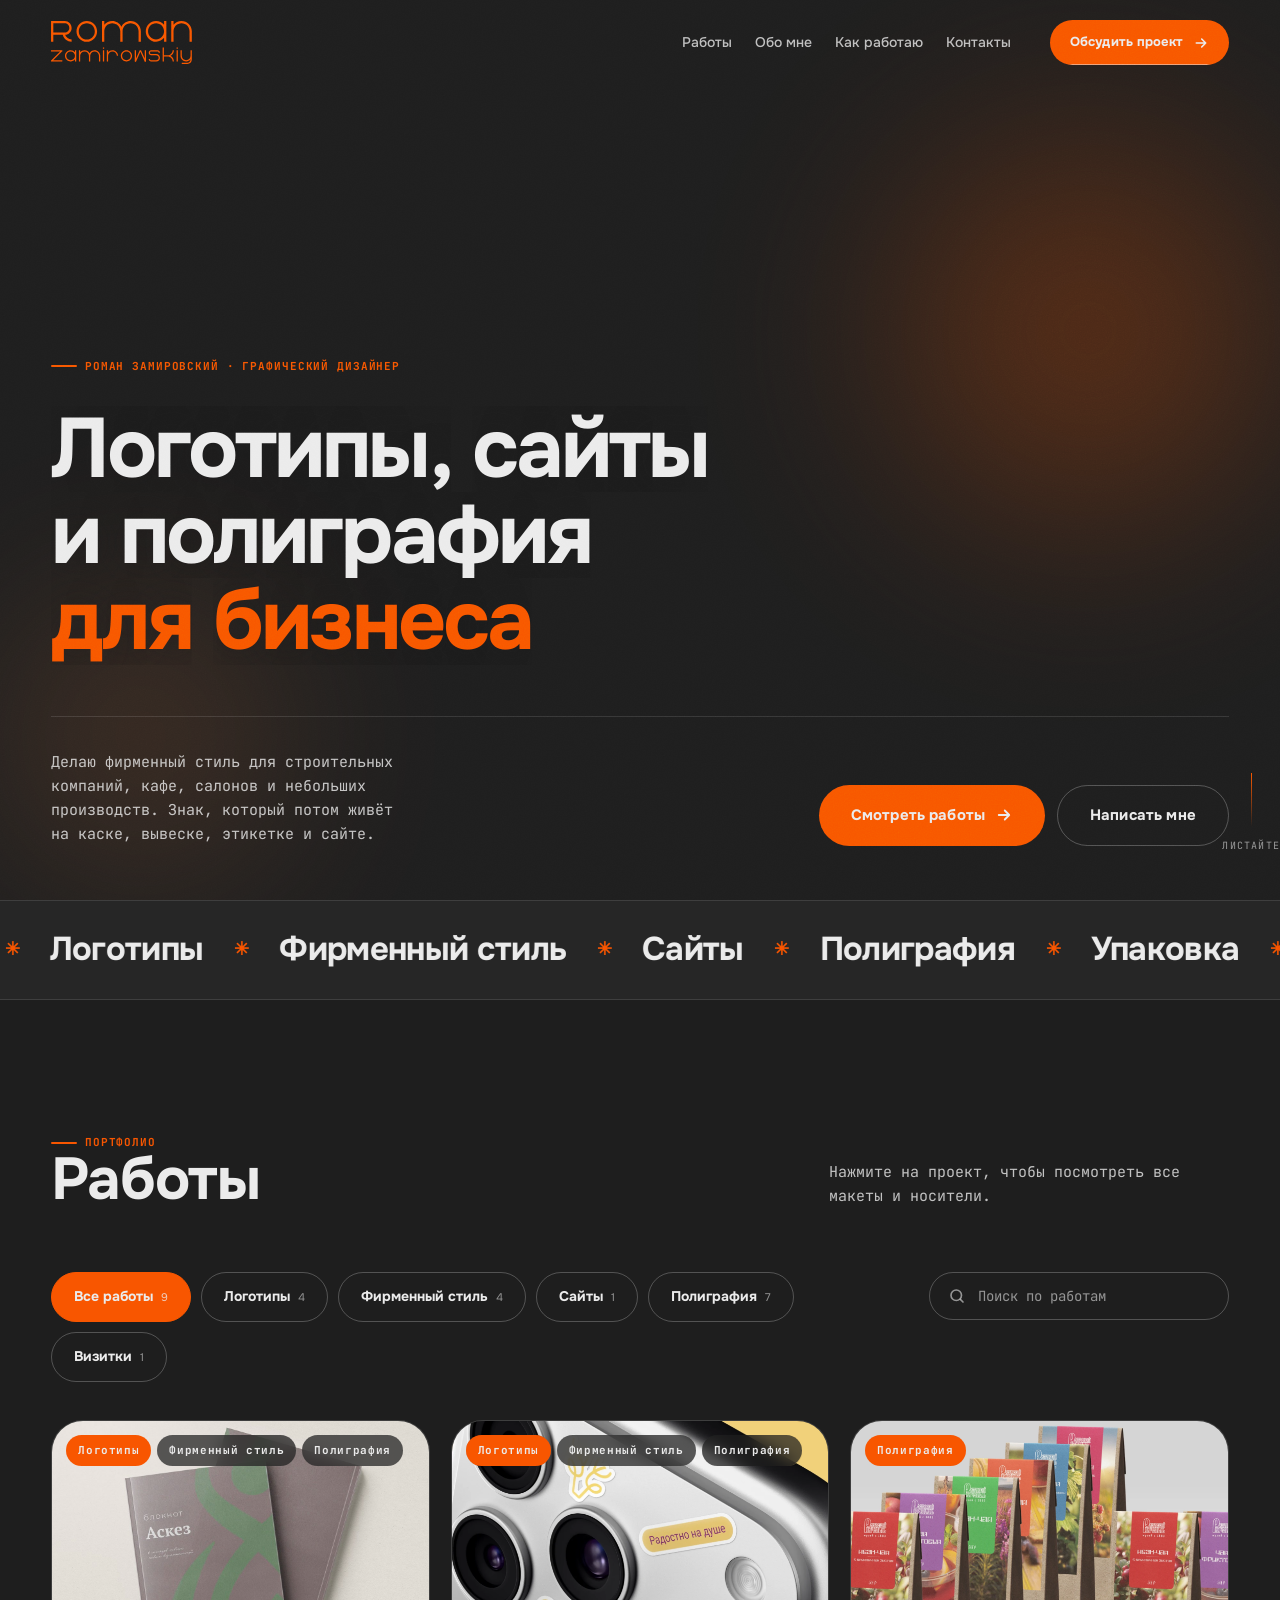
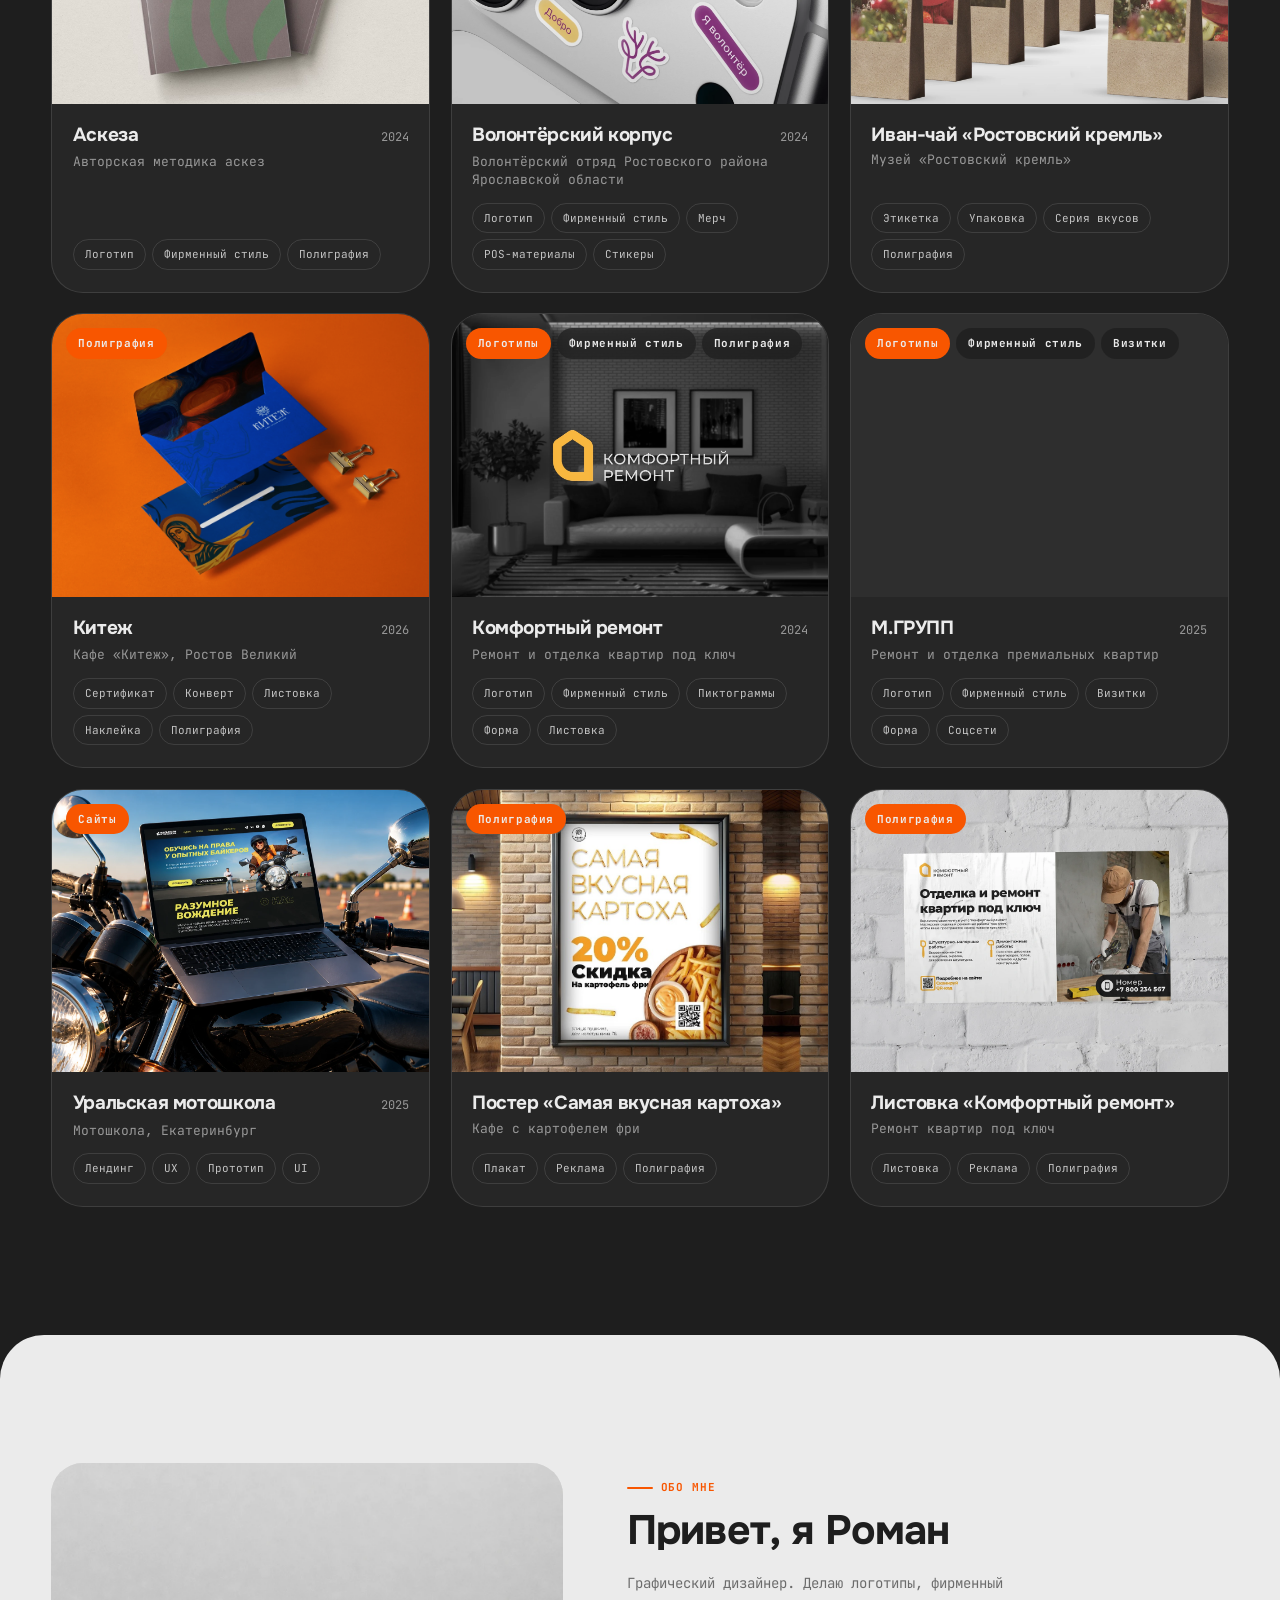
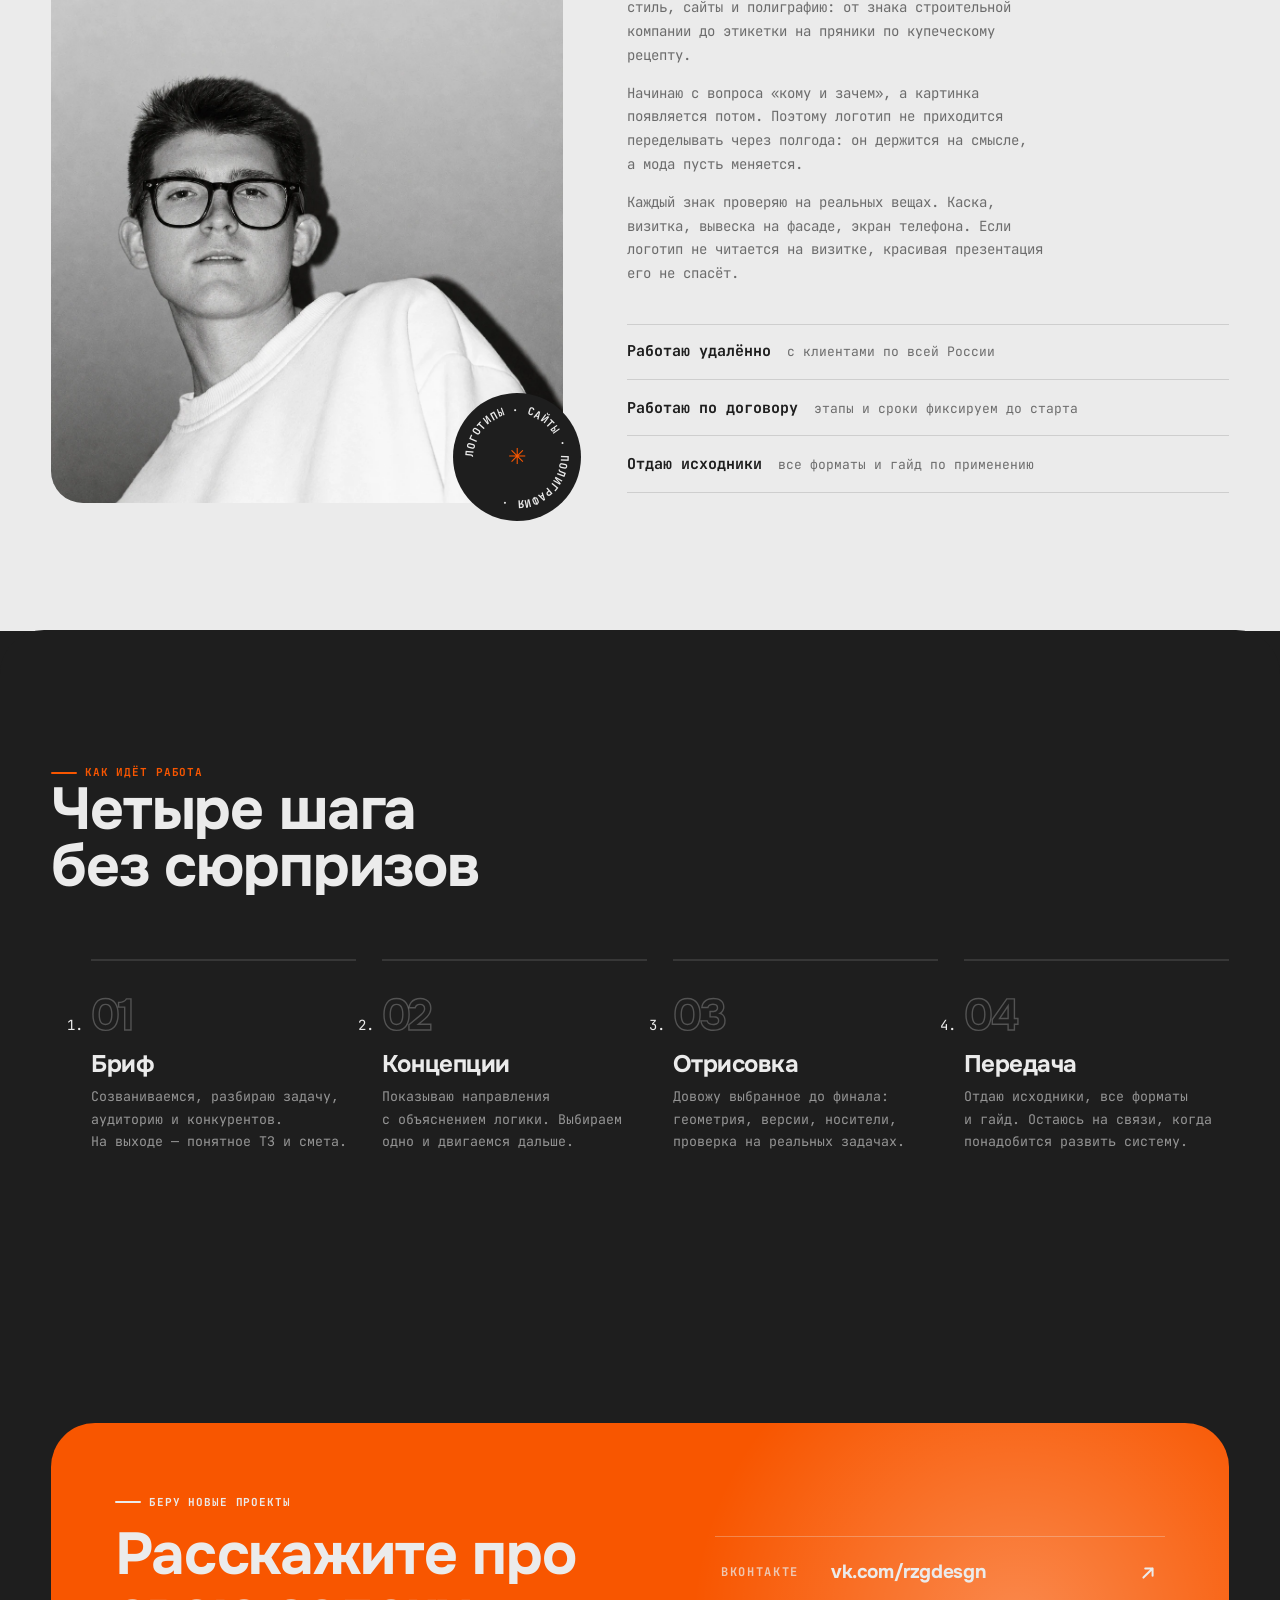
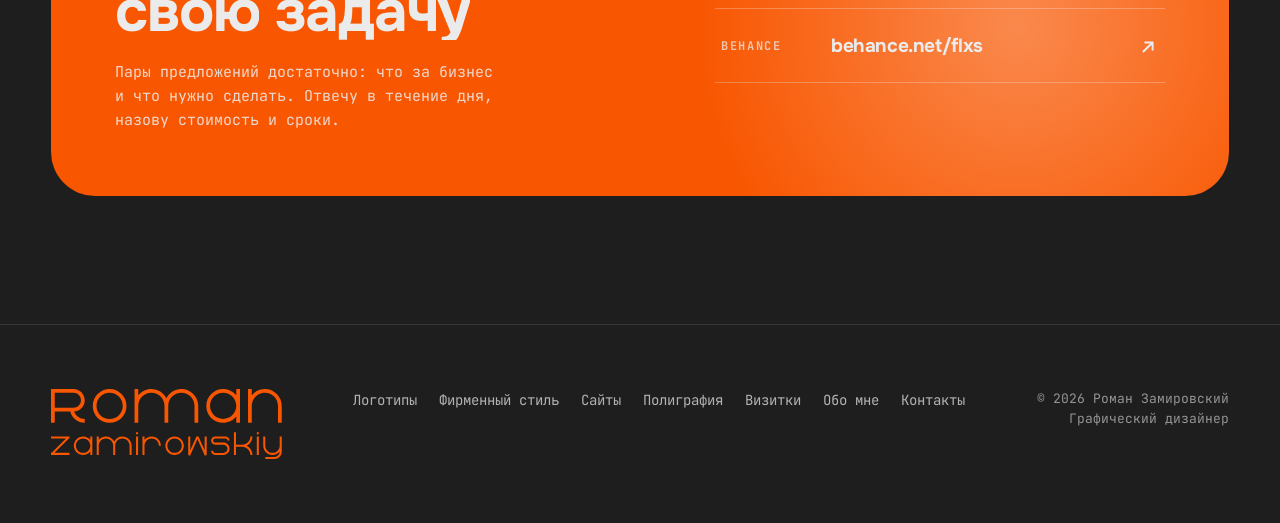
==== index.html @ cd5b026d "Портфолио: сайт, админка, контент и картинки Co-Authored-By: Claude Opus 5.5 <noreply@anthropic.com>" ====
<!doctype html>
<html lang="ru">
<head>
<meta charset="utf-8">
<meta name="viewport" content="width=device-width, initial-scale=1">
<title>Роман Замировский — графический дизайнер</title>
<meta name="description" content="Логотипы, фирменный стиль, сайты и полиграфия. Портфолио графического дизайнера Романа Замировского.">
<meta name="theme-color" content="#1E1E1E">

<meta property="og:type" content="website">
<meta property="og:title" content="Роман Замировский — графический дизайнер">
<meta property="og:description" content="Логотипы, фирменный стиль, сайты и полиграфия.">
<meta property="og:image" content="assets/works/stroy-i-zhivi-1.jpg">

<link rel="preload" href="assets/fonts/Onest-Bold.woff2" as="font" type="font/woff2" crossorigin>
<link rel="preload" href="assets/fonts/JetBrainsMono.ttf" as="font" type="font/ttf" crossorigin>
<link rel="stylesheet" href="css/fonts.css">
<link rel="stylesheet" href="css/base.css">
<link rel="stylesheet" href="css/style.css">
</head>
<body class="is-locked">

<!--
  Тексты, логотип, контакты и работы берутся из data/content.js
  (правится через админку — Админка.bat). Тексты ниже — запасные:
  их видят поисковики и те, у кого выключен JavaScript.
-->

<!-- ============ ПРЕЛОАДЕР ============ -->
<div class="preloader" id="preloader">
  <div class="preloader__inner">
    <img class="preloader__logo js-logo" src="assets/logo.svg" alt="Roman Zamirovsky" width="406" height="123">
    <span class="preloader__count" id="preloaderCount">0</span>
  </div>
  <div class="preloader__bar"><i id="preloaderBar"></i></div>
</div>

<!-- ============ КУРСОР ============ -->
<div class="cursor" id="cursor" aria-hidden="true">
  <span class="cursor__dot"></span>
  <span class="cursor__ring"><em class="cursor__label">Смотреть</em></span>
</div>

<!-- ============ ПРОГРЕСС СКРОЛЛА ============ -->
<div class="progress" aria-hidden="true"><i id="progressBar"></i></div>

<!-- ============ ШАПКА ============ -->
<header class="header" id="header">
  <div class="wrap header__inner">
    <a class="logo" href="#hero" aria-label="В начало">
      <img class="js-logo" src="assets/logo.svg" alt="Roman Zamirovsky" width="406" height="123">
    </a>

    <nav class="nav" id="nav" aria-label="Основная навигация">
      <a href="#work" data-t="nav.work">Работы</a>
      <a href="#about" data-t="nav.about">Обо мне</a>
      <a href="#process" data-t="nav.process">Как работаю</a>
      <a href="#contact" data-t="nav.contact">Контакты</a>
    </nav>

    <a class="btn btn--accent header__cta" href="#contact" data-magnetic>
      <span data-t="header.cta">Обсудить проект</span>
      <svg viewBox="0 0 24 24" width="16" height="16" fill="none" stroke="currentColor" stroke-width="2.4" stroke-linecap="round" stroke-linejoin="round"><path d="M5 12h14M13 6l6 6-6 6"/></svg>
    </a>

    <button class="burger" id="burger" aria-label="Меню" aria-expanded="false" aria-controls="nav">
      <span></span><span></span>
    </button>
  </div>
</header>

<main>

<!-- ============ HERO ============ -->
<section class="hero" id="hero">
  <div class="hero__bg" aria-hidden="true">
    <video class="hero__video" id="heroVideo"
           autoplay muted loop playsinline preload="auto">
      <source src="assets/hero.mp4" type="video/mp4">
    </video>
    <span class="hero__scrim"></span>
    <span class="blob blob--1" data-parallax="0.18"></span>
    <span class="blob blob--2" data-parallax="-0.10"></span>
  </div>

  <div class="wrap hero__inner">
    <p class="eyebrow" data-reveal data-t="hero.eyebrow">Роман Замировский · графический дизайнер</p>

    <h1 class="hero__title">
      <span class="hero__line" data-split data-t="hero.line1">Логотипы, сайты</span>
      <span class="hero__line" data-split data-t="hero.line2">и&nbsp;полиграфия</span>
      <span class="hero__line hero__line--accent" data-split data-t="hero.line3">для бизнеса</span>
    </h1>

    <div class="hero__foot">
      <p class="lead hero__lead" data-reveal data-t="hero.lead">
        Делаю фирменный стиль для строительных компаний, кафе, салонов
        и&nbsp;небольших производств. Знак, который потом живёт на&nbsp;каске,
        вывеске, этикетке и&nbsp;сайте.
      </p>

      <div class="hero__actions" data-reveal>
        <a class="btn btn--accent btn--lg" href="#work" data-magnetic>
          <span data-t="hero.btnPrimary">Смотреть работы</span>
          <svg viewBox="0 0 24 24" width="18" height="18" fill="none" stroke="currentColor" stroke-width="2.4" stroke-linecap="round" stroke-linejoin="round"><path d="M5 12h14M13 6l6 6-6 6"/></svg>
        </a>
        <a class="btn btn--ghost btn--lg" href="#contact" data-magnetic>
          <span data-t="hero.btnSecondary">Написать мне</span>
        </a>
      </div>
    </div>

    <a class="hero__scroll" href="#work" aria-label="Листать вниз">
      <span class="hero__scroll-line"></span>
      <span class="hero__scroll-text">Листайте</span>
    </a>
  </div>
</section>

<!-- ============ БЕГУЩАЯ СТРОКА ============ -->
<div class="marquee" aria-hidden="true">
  <div class="marquee__track" id="marqueeTrack">
    <div class="marquee__group">
      <span>Логотипы</span><i>✳</i><span>Фирменный стиль</span><i>✳</i>
      <span>Сайты</span><i>✳</i><span>Полиграфия</span><i>✳</i>
      <span>Упаковка</span><i>✳</i><span>Вывески</span><i>✳</i>
    </div>
    <div class="marquee__group">
      <span>Логотипы</span><i>✳</i><span>Фирменный стиль</span><i>✳</i>
      <span>Сайты</span><i>✳</i><span>Полиграфия</span><i>✳</i>
      <span>Упаковка</span><i>✳</i><span>Вывески</span><i>✳</i>
    </div>
  </div>
</div>

<!-- ============ РАБОТЫ ============ -->
<section class="section work" id="work">
  <div class="wrap">
    <div class="section-head">
      <div class="section-head__text">
        <p class="eyebrow" data-reveal data-t="work.eyebrow">Портфолио</p>
        <h2 class="h-xl" data-split data-t="work.title">Работы</h2>
      </div>
      <p class="section-head__aside lead" data-reveal data-t="work.aside">
        Нажмите на&nbsp;проект, чтобы посмотреть все макеты и&nbsp;носители.
      </p>
    </div>

    <div class="work__bar" data-reveal>
      <!-- кнопки разделов рисует js/main.js из CONTENT.categories -->
      <div class="filter" id="workFilter" role="tablist" aria-label="Разделы портфолио"></div>
      <label class="search">
        <svg viewBox="0 0 24 24" width="18" height="18" fill="none" stroke="currentColor" stroke-width="2.2" stroke-linecap="round" aria-hidden="true"><circle cx="11" cy="11" r="7"/><path d="m20 20-3.5-3.5"/></svg>
        <input type="search" id="workSearch" placeholder="Поиск по работам" aria-label="Поиск по работам" autocomplete="off">
      </label>
    </div>

    <div class="work__grid" id="workGrid" aria-live="polite"><!-- карточки из data/content.js --></div>
    <p class="work__empty" id="workEmpty" data-t="work.empty" hidden>Ничего не нашлось. Попробуйте другое слово или раздел.</p>

    <noscript><p class="lead">Включите JavaScript, чтобы посмотреть работы.</p></noscript>
  </div>
</section>

<!-- ============ ОБО МНЕ (светлая инверсия) ============ -->
<section class="section about" id="about" data-theme="light">
  <div class="wrap about__inner">
    <div class="about__media" data-reveal>
      <div class="about__photo" id="aboutPhoto">
        <img src="assets/roman.webp" alt="Роман Замировский" width="1101" height="1408" decoding="async" loading="lazy">
      </div>
      <span class="about__badge">
        <svg viewBox="0 0 100 100" aria-hidden="true">
          <defs><path id="circlePath" d="M50,50 m-34,0 a34,34 0 1,1 68,0 a34,34 0 1,1 -68,0"/></defs>
          <text><textPath href="#circlePath" data-t="about.badge">логотипы · сайты · полиграфия · </textPath></text>
        </svg>
        <i>✳</i>
      </span>
    </div>

    <div class="about__text">
      <p class="eyebrow" data-reveal data-t="about.eyebrow">Обо мне</p>
      <h2 class="h-lg" data-split data-t="about.title">Привет, я&nbsp;Роман</h2>
      <div id="aboutParagraphs">
        <p class="about__p" data-reveal>
          Графический дизайнер. Делаю логотипы, фирменный стиль, сайты
          и&nbsp;полиграфию: от&nbsp;знака строительной компании до&nbsp;этикетки
          на&nbsp;пряники по&nbsp;купеческому рецепту.
        </p>
      </div>
      <ul class="about__facts" id="aboutFacts" data-reveal>
        <li><b>Работаю удалённо</b><span>с&nbsp;клиентами по&nbsp;всей России</span></li>
      </ul>
    </div>
  </div>
</section>

<!-- ============ ПРОЦЕСС ============ -->
<section class="section process" id="process">
  <div class="wrap">
    <div class="section-head">
      <div class="section-head__text">
        <p class="eyebrow" data-reveal data-t="process.eyebrow">Как идёт работа</p>
        <h2 class="h-xl" data-split data-t="process.title">Четыре шага без сюрпризов</h2>
      </div>
    </div>

    <ol class="process__list" id="processList">
      <li class="process__item" data-reveal>
        <span class="process__num">01</span>
        <h3 class="h-md">Бриф</h3>
        <p>Созваниваемся, разбираю задачу, аудиторию и конкурентов. На выходе — понятное ТЗ и смета.</p>
      </li>
    </ol>
  </div>
</section>

<!-- ============ КОНТАКТЫ ============ -->
<section class="section contact" id="contact">
  <div class="wrap">
    <div class="contact__box">
      <span class="contact__blob" aria-hidden="true"></span>

      <div class="contact__head">
        <p class="eyebrow contact__eyebrow" data-reveal data-t="contact.eyebrow">Беру новые проекты</p>
        <h2 class="h-xl contact__title" data-split data-t="contact.title">Расскажите про свою задачу</h2>
        <p class="lead contact__lead" data-reveal data-t="contact.lead">
          Пары предложений достаточно: что за&nbsp;бизнес и&nbsp;что нужно сделать.
          Отвечу в&nbsp;течение дня, назову стоимость и&nbsp;сроки.
        </p>
      </div>

      <ul class="contact__links" id="contactLinks">
        <li data-reveal>
          <a href="https://vk.com/rzgdesgn" target="_blank" rel="noopener" data-magnetic>
            <span class="contact__label">ВКонтакте</span>
            <span class="contact__value">vk.com/rzgdesgn</span>
            <svg viewBox="0 0 24 24" width="22" height="22" fill="none" stroke="currentColor" stroke-width="2.2" stroke-linecap="round" stroke-linejoin="round"><path d="M7 17 17 7M9 7h8v8"/></svg>
          </a>
        </li>
      </ul>
    </div>
  </div>
</section>

</main>

<!-- ============ ПОДВАЛ ============ -->
<footer class="footer">
  <div class="wrap footer__inner">
    <a class="footer__logo" href="#hero" aria-label="В начало">
      <img class="js-logo" src="assets/logo.svg" alt="Roman Zamirovsky" width="406" height="123">
    </a>
    <!-- ссылки на разделы портфолио дорисовывает js/main.js -->
    <nav class="footer__nav" id="footerNav" aria-label="Подвал"></nav>
    <p class="footer__copy muted">© <span id="year">2026</span> <span data-t="footer.name">Роман Замировский</span><br><span data-t="footer.role">Графический дизайнер</span></p>
  </div>
</footer>

<!-- ============ ГАЛЕРЕЯ ПРОЕКТА ============ -->
<div class="lightbox" id="lightbox" role="dialog" aria-modal="true" aria-labelledby="lightboxTitle" hidden>
  <div class="lightbox__backdrop" data-close></div>
  <div class="lightbox__panel" role="document">
    <button class="lightbox__close" id="lightboxClose" aria-label="Закрыть" data-close>
      <svg viewBox="0 0 24 24" width="22" height="22" fill="none" stroke="currentColor" stroke-width="2.4" stroke-linecap="round"><path d="M6 6l12 12M18 6L6 18"/></svg>
    </button>

    <figure class="lightbox__media">
      <div class="lightbox__stage">
        <!-- прокручиваемая область: длинные скриншоты сайтов едут вниз -->
        <div class="lightbox__view" id="lightboxView"><img id="lightboxImg" src="" alt=""></div>
        <button class="lightbox__nav lightbox__nav--prev" id="lightboxPrev" aria-label="Предыдущая картинка">
          <svg viewBox="0 0 24 24" width="20" height="20" fill="none" stroke="currentColor" stroke-width="2.4" stroke-linecap="round" stroke-linejoin="round"><path d="M19 12H5M11 18l-6-6 6-6"/></svg>
        </button>
        <button class="lightbox__nav lightbox__nav--next" id="lightboxNext" aria-label="Следующая картинка">
          <svg viewBox="0 0 24 24" width="20" height="20" fill="none" stroke="currentColor" stroke-width="2.4" stroke-linecap="round" stroke-linejoin="round"><path d="M5 12h14M13 6l6 6-6 6"/></svg>
        </button>
        <span class="lightbox__count" id="lightboxCount">1 / 1</span>
      </div>
      <!-- лента миниатюр под картинкой: видно, что дальше есть ещё макеты -->
      <div class="lightbox__thumbs" id="lightboxThumbs"></div>
    </figure>

    <div class="lightbox__body">
      <p class="eyebrow" id="lightboxCat">Раздел</p>
      <h3 class="h-lg" id="lightboxTitle">Проект</h3>
      <p class="lightbox__client" id="lightboxClient"></p>
      <p class="lightbox__text" id="lightboxText"></p>
      <ul class="lightbox__tags" id="lightboxTags"></ul>
    </div>
  </div>
</div>

<div class="grain" aria-hidden="true"></div>

<script src="data/content.js"></script>
<script src="js/main.js"></script>
</body>
</html>
---- css/fonts.css ----
/* ============================================================
   Шрифты. Все файлы локальные — сайт работает без интернета.
   Onest           — заголовки, кнопки, меню, крупные цифры
   JetBrains Mono  — наборный текст, надзаголовки, подписи, теги
   ============================================================ */

/* --- Onest (статические начертания) --- */
@font-face {
  font-family: 'Onest';
  font-style: normal;
  font-weight: 300;
  font-display: swap;
  src: url('../assets/fonts/Onest-Light.woff2') format('woff2');
}
@font-face {
  font-family: 'Onest';
  font-style: normal;
  font-weight: 400;
  font-display: swap;
  src: url('../assets/fonts/Onest-Regular.woff2') format('woff2');
}
@font-face {
  font-family: 'Onest';
  font-style: normal;
  font-weight: 500;
  font-display: swap;
  src: url('../assets/fonts/Onest-Medium.woff2') format('woff2');
}
@font-face {
  font-family: 'Onest';
  font-style: normal;
  font-weight: 600;
  font-display: swap;
  src: url('../assets/fonts/Onest-SemiBold.woff2') format('woff2');
}
@font-face {
  font-family: 'Onest';
  font-style: normal;
  font-weight: 700;
  font-display: swap;
  src: url('../assets/fonts/Onest-Bold.woff2') format('woff2');
}

/* --- JetBrains Mono (вариативный, 100–800) --- */
@font-face {
  font-family: 'JetBrains Mono';
  font-style: normal;
  font-weight: 100 800;
  font-display: swap;
  src: url('../assets/fonts/JetBrainsMono.ttf') format('truetype');
}
@font-face {
  font-family: 'JetBrains Mono';
  font-style: italic;
  font-weight: 100 800;
  font-display: swap;
  src: url('../assets/fonts/JetBrainsMono-Italic.ttf') format('truetype');
}
---- css/base.css ----
/* ============================================================
   Токены, сброс, типографическая база
   ============================================================ */

:root {
  /* --- фирменные цвета --- */
  --accent: #F85600;
  --light:  #EBEBEB;
  --dark:   #1E1E1E;

  /* --- производные --- */
  --bg:            var(--dark);
  --fg:            var(--light);
  --muted:         rgba(235, 235, 235, .58);
  --muted-strong:  rgba(235, 235, 235, .80);
  --surface:       #262626;
  --surface-2:     #2E2E2E;
  --line:          rgba(235, 235, 235, .12);
  --line-strong:   rgba(235, 235, 235, .26);
  --accent-soft:   rgba(248, 86, 0, .14);
  --accent-glow:   rgba(248, 86, 0, .40);

  /* инверсия для светлой секции */
  --inv-bg:     var(--light);
  --inv-fg:     var(--dark);
  --inv-muted:  rgba(30, 30, 30, .62);
  --inv-line:   rgba(30, 30, 30, .14);

  /* --- шрифты --- */
  --font-display: 'Onest', 'Segoe UI', sans-serif;
  --font-sub:     'JetBrains Mono', Consolas, monospace;
  --font-body:    'JetBrains Mono', Consolas, monospace;

  /* --- ритм --- */
  --gutter:    clamp(20px, 4vw, 64px);
  --maxw:      1440px;
  --section-y: clamp(72px, 10vw, 160px);

  /* --- скругления --- */
  --r-sm:  12px;
  --r-md:  20px;
  --r-lg:  32px;
  --r-xl:  44px;

  --ease: cubic-bezier(.22, 1, .36, 1);
}

/* --- сброс --- */
*, *::before, *::after { box-sizing: border-box; }

html {
  -webkit-text-size-adjust: 100%;
  scroll-behavior: smooth;
}

body {
  margin: 0;
  background: var(--bg);
  color: var(--fg);
  font-family: var(--font-body);
  font-weight: 400;
  font-size: clamp(14px, .95vw, 16px);
  line-height: 1.7;
  overflow-x: clip;
  -webkit-font-smoothing: antialiased;
  text-rendering: optimizeLegibility;
}

/* пока идёт прелоадер — страница не скроллится */
body.is-locked { overflow: hidden; }

h1, h2, h3, h4 {
  font-family: var(--font-display);
  font-weight: 700;
  line-height: .96;
  letter-spacing: -.02em;
  margin: 0;
  text-wrap: balance;
}

p { margin: 0; }

img, svg, video {
  display: block;
  max-width: 100%;
  height: auto;
}

a {
  color: inherit;
  text-decoration: none;
}

button {
  font: inherit;
  color: inherit;
  background: none;
  border: 0;
  padding: 0;
  cursor: pointer;
}

ul { margin: 0; padding: 0; list-style: none; }

:focus-visible {
  outline: 2px solid var(--accent);
  outline-offset: 4px;
  border-radius: 4px;
}

::selection {
  background: var(--accent);
  color: var(--light);
}

/* --- типографические роли --- */
.eyebrow {
  font-family: var(--font-sub);
  font-weight: 700;
  font-size: clamp(11px, .78vw, 13px);
  letter-spacing: .08em;
  text-transform: uppercase;
  color: var(--accent);
  display: inline-flex;
  align-items: center;
  gap: .7em;
}
.eyebrow::before {
  content: '';
  width: 26px;
  height: 2px;
  background: currentColor;
  border-radius: 2px;
}

.h-xxl { font-size: clamp(44px, 9.2vw, 152px); }
.h-xl  { font-size: clamp(30px, 4.6vw, 68px); }
.h-lg  { font-size: clamp(26px, 3.2vw, 48px); }
.h-md  { font-size: clamp(20px, 1.9vw, 28px); }

.lead {
  font-family: var(--font-sub);
  font-weight: 400;
  font-size: clamp(15px, 1.15vw, 18px);
  line-height: 1.6;
  color: var(--muted-strong);
}

.muted { color: var(--muted); }
.accent { color: var(--accent); }

/* контурный текст — используется в hero и в крупных цифрах */
.outline {
  color: transparent;
  -webkit-text-stroke: 1.5px var(--accent);
  paint-order: stroke fill;
}

/* --- сетка --- */
.wrap {
  width: 100%;
  max-width: var(--maxw);
  margin-inline: auto;
  padding-inline: var(--gutter);
}

.section { padding-block: var(--section-y); position: relative; }

.section-head {
  display: flex;
  flex-wrap: wrap;
  align-items: flex-end;
  justify-content: space-between;
  gap: clamp(20px, 3vw, 48px);
  margin-bottom: clamp(36px, 5vw, 72px);
}
/* Ширины в px, а не в ch: ch считается по шрифту самого блока (моноширинный 16px),
   а внутри лежит заголовок 68px — из-за этого колонка выходила втрое уже,
   чем нужно, и слова падали по одному в строку. */
.section-head__text  { flex: 1 1 480px; max-width: 780px; }
.section-head__aside { flex: 0 1 400px; max-width: 400px; }

.sr-only {
  position: absolute;
  width: 1px; height: 1px;
  padding: 0; margin: -1px;
  overflow: hidden;
  clip-path: inset(50%);
  white-space: nowrap;
}

/* --- зерно поверх всего --- */
.grain {
  position: fixed;
  inset: 0;
  z-index: 400;
  pointer-events: none;
  opacity: .30;
  mix-blend-mode: overlay;
  background-image: url('../assets/noise.svg');
  background-size: 220px 220px;
}

/* --- уважение к настройкам системы --- */
@media (prefers-reduced-motion: reduce) {
  html { scroll-behavior: auto; }
  *, *::before, *::after {
    animation-duration: .01ms !important;
    animation-iteration-count: 1 !important;
    transition-duration: .01ms !important;
  }
  .grain { display: none; }
}
---- css/style.css ----
/* ============================================================
   Секции и компоненты
   ============================================================ */

/* ---------- ПРЕЛОАДЕР ---------- */
.preloader {
  position: fixed;
  inset: 0;
  z-index: 500;
  background: var(--dark);
  display: flex;
  align-items: flex-end;
  padding: var(--gutter);
  transition: transform .9s var(--ease);
}
.preloader.is-done { transform: translateY(-101%); }

.preloader__inner {
  width: 100%;
  display: flex;
  align-items: baseline;
  justify-content: space-between;
  gap: 24px;
}
.preloader__logo {
  width: clamp(150px, 22vw, 280px);
  height: auto;
}
.preloader__count {
  font-family: var(--font-display);
  font-weight: 700;
  font-size: clamp(56px, 14vw, 190px);
  line-height: .8;
  letter-spacing: -.04em;
  color: var(--accent);
  font-variant-numeric: tabular-nums;
}
.preloader__bar {
  position: absolute;
  left: var(--gutter);
  right: var(--gutter);
  bottom: calc(var(--gutter) - 10px);
  height: 2px;
  background: var(--line);
  border-radius: 2px;
  overflow: hidden;
}
.preloader__bar i {
  display: block;
  height: 100%;
  width: 0;
  background: var(--accent);
  border-radius: 2px;
}

/* ---------- КУРСОР ---------- */
.cursor {
  position: fixed;
  top: 0; left: 0;
  z-index: 450;
  pointer-events: none;
  opacity: 0;
  transition: opacity .3s;
}
.cursor.is-on { opacity: 1; }

.cursor__dot,
.cursor__ring {
  position: absolute;
  top: 0; left: 0;
  border-radius: 50%;
  transform: translate(-50%, -50%);
}
.cursor__dot {
  width: 6px; height: 6px;
  background: var(--accent);
}
.cursor__ring {
  width: 38px; height: 38px;
  border: 1.5px solid var(--line-strong);
  display: grid;
  place-items: center;
  transition: width .35s var(--ease), height .35s var(--ease),
              background-color .35s var(--ease), border-color .35s var(--ease);
}
.cursor__label {
  font-family: var(--font-sub);
  font-style: normal;
  font-weight: 700;
  font-size: 11px;
  letter-spacing: .12em;
  text-transform: uppercase;
  color: var(--light);
  opacity: 0;
  transform: scale(.7);
  transition: opacity .25s, transform .25s var(--ease);
  white-space: nowrap;
}
.cursor.is-hover .cursor__ring {
  width: 62px; height: 62px;
  border-color: transparent;
  background: var(--accent);
}
.cursor.is-hover .cursor__dot { opacity: 0; }
.cursor.is-view .cursor__ring { width: 96px; height: 96px; }
.cursor.is-view .cursor__label { opacity: 1; transform: scale(1); }

/* ---------- ПРОГРЕСС ---------- */
.progress {
  position: fixed;
  top: 0; left: 0; right: 0;
  height: 3px;
  z-index: 320;
  background: transparent;
}
.progress i {
  display: block;
  height: 100%;
  width: 0;
  background: var(--accent);
  transform-origin: 0 50%;
}

/* ---------- ШАПКА ---------- */
.header {
  position: fixed;
  top: 0; left: 0; right: 0;
  z-index: 300;
  padding-block: clamp(14px, 1.6vw, 22px);
  transition: background-color .4s var(--ease), color .4s var(--ease),
              backdrop-filter .4s, transform .5s var(--ease);
}
.header.is-stuck {
  background: rgba(30, 30, 30, .78);
  backdrop-filter: blur(14px);
  border-bottom: 1px solid var(--line);
}
.header.is-hidden { transform: translateY(-110%); }
.header.is-light { color: var(--dark); }
.header.is-light.is-stuck {
  background: rgba(235, 235, 235, .82);
  border-bottom-color: var(--inv-line);
}

.header__inner {
  display: flex;
  align-items: center;
  gap: clamp(16px, 3vw, 44px);
}

.logo {
  display: inline-flex;
  align-items: center;
  flex-shrink: 0;
}
.logo img {
  width: clamp(112px, 11vw, 158px);
  height: auto;
  transition: transform .5s var(--ease), opacity .4s;
}
.logo:hover img { transform: scale(1.04); }

.nav {
  display: flex;
  gap: clamp(14px, 1.8vw, 30px);
  margin-left: auto;
  font-family: var(--font-display);
  font-weight: 500;
  font-size: 14px;
}
.nav a {
  position: relative;
  padding-block: 4px;
  opacity: .78;
  transition: opacity .3s;
}
.nav a::after {
  content: '';
  position: absolute;
  left: 0; bottom: 0;
  width: 100%; height: 1.5px;
  background: var(--accent);
  transform: scaleX(0);
  transform-origin: 100% 50%;
  transition: transform .45s var(--ease);
}
.nav a:hover { opacity: 1; }
.nav a:hover::after,
.nav a.is-active::after { transform: scaleX(1); transform-origin: 0 50%; }
.nav a.is-active { opacity: 1; color: var(--accent); }

.burger {
  display: none;
  width: 44px; height: 44px;
  align-items: center;
  justify-content: center;
  gap: 5px;
  flex-direction: column;
}
.burger span {
  display: block;
  width: 18px; height: 2px;
  background: currentColor;
  border-radius: 2px;
  transition: transform .4s var(--ease), opacity .3s;
}
.burger[aria-expanded="true"] span:first-child { transform: translateY(3.5px) rotate(45deg); }
.burger[aria-expanded="true"] span:last-child  { transform: translateY(-3.5px) rotate(-45deg); }

/* ---------- КНОПКИ ---------- */
.btn {
  --btn-bg: var(--accent);
  --btn-fg: var(--light);
  position: relative;
  display: inline-flex;
  align-items: center;
  gap: 10px;
  padding: 13px 24px;
  border-radius: 999px;
  font-family: var(--font-display);
  font-weight: 700;
  font-size: 14px;
  letter-spacing: .01em;
  color: var(--btn-fg);
  background: var(--btn-bg);
  overflow: hidden;
  isolation: isolate;
  white-space: nowrap;
  transition: color .35s var(--ease), border-color .35s var(--ease);
}
.btn > * { position: relative; z-index: 1; }
.btn::before {
  content: '';
  position: absolute;
  inset: 0;
  z-index: 0;
  background: var(--light);
  border-radius: inherit;
  transform: translateY(101%);
  transition: transform .5s var(--ease);
}
.btn:hover { color: var(--dark); }
.btn:hover::before { transform: translateY(0); }
.btn svg { transition: transform .45s var(--ease); }
.btn:hover svg { transform: translateX(4px); }

.btn--lg { padding: 17px 32px; font-size: 15px; }

.btn--ghost {
  --btn-bg: transparent;
  --btn-fg: var(--fg);
  border: 1.5px solid var(--line-strong);
}
.btn--ghost::before { background: var(--accent); }
.btn--ghost:hover { color: var(--light); border-color: var(--accent); }

.header__cta { padding: 11px 20px; font-size: 13px; }

.arrow {
  width: 52px; height: 52px;
  display: grid;
  place-items: center;
  border-radius: 50%;
  border: 1.5px solid var(--line-strong);
  transition: background-color .35s var(--ease), border-color .35s var(--ease),
              color .35s var(--ease);
}
.arrow:hover {
  background: var(--accent);
  border-color: var(--accent);
  color: var(--light);
}

/* ---------- КАРТОЧКА (общая) ---------- */
.card {
  position: relative;
  background: var(--surface);
  border: 1px solid var(--line);
  border-radius: var(--r-lg);
  padding: clamp(24px, 2.4vw, 36px);
  transition: transform .55s var(--ease), border-color .45s, background-color .45s;
}

/* ---------- HERO ---------- */
.hero {
  position: relative;
  min-height: 100svh;
  display: flex;
  align-items: flex-end;
  padding-top: clamp(120px, 16vh, 200px);
  padding-bottom: clamp(40px, 6vh, 80px);
  overflow: hidden;
}
.hero__bg {
  position: absolute;
  inset: 0;
  z-index: 0;
  pointer-events: none;
}
/* фоновое видео главного экрана */
.hero__video {
  position: absolute;
  inset: 0;
  width: 100%;
  height: 100%;
  object-fit: cover;
  filter: saturate(.9) contrast(1.03);
}

/* затемнение поверх видео — без него текст не читается */
.hero__scrim {
  position: absolute;
  inset: 0;
  background:
    linear-gradient(to top,
      var(--dark) 0%,
      rgba(30, 30, 30, .82) 26%,
      rgba(30, 30, 30, .52) 62%,
      rgba(30, 30, 30, .62) 100%),
    linear-gradient(to right,
      rgba(30, 30, 30, .74) 0%,
      rgba(30, 30, 30, .30) 55%,
      rgba(30, 30, 30, .10) 100%);
}

.blob {
  position: absolute;
  border-radius: 50%;
  filter: blur(90px);
  opacity: .55;
}
.blob--1 {
  width: 46vw; height: 46vw;
  max-width: 640px; max-height: 640px;
  right: -8vw; top: 4vh;
  background: radial-gradient(circle, var(--accent) 0%, transparent 68%);
  opacity: .34;
  animation: float1 18s ease-in-out infinite;
}
.blob--2 {
  width: 34vw; height: 34vw;
  max-width: 460px; max-height: 460px;
  left: -6vw; bottom: -6vh;
  background: radial-gradient(circle, #ff8a45 0%, transparent 68%);
  opacity: .20;
  animation: float2 22s ease-in-out infinite;
}
@keyframes float1 {
  0%, 100% { transform: translate3d(0,0,0) scale(1); }
  50%      { transform: translate3d(-4%, 6%, 0) scale(1.12); }
}
@keyframes float2 {
  0%, 100% { transform: translate3d(0,0,0) scale(1.06); }
  50%      { transform: translate3d(6%, -5%, 0) scale(.94); }
}

.hero__inner { position: relative; z-index: 1; width: 100%; }

.hero__title {
  margin-block: clamp(18px, 2.4vw, 34px) clamp(28px, 4vw, 56px);
  display: flex;
  flex-direction: column;
  font-size: clamp(30px, 6.6vw, 100px);
  line-height: 1.02;
  letter-spacing: -.035em;
  max-width: 20ch;
  text-shadow: 0 2px 40px rgba(30, 30, 30, .55);
}
.hero__line { display: block; }
.hero__line--accent { color: var(--accent); }

.hero__foot {
  display: grid;
  grid-template-columns: minmax(0, 1fr) auto;
  align-items: end;
  gap: clamp(24px, 4vw, 64px);
  padding-top: clamp(20px, 2.6vw, 34px);
  border-top: 1px solid var(--line);
}
.hero__lead { max-width: 46ch; }
.hero__actions { display: flex; gap: 12px; flex-wrap: wrap; }

.hero__scroll {
  position: absolute;
  right: 0; bottom: -8px;
  display: flex;
  flex-direction: column;
  align-items: center;
  gap: 10px;
  font-family: var(--font-sub);
  font-size: 10px;
  letter-spacing: .12em;
  text-transform: uppercase;
  color: var(--muted);
}
.hero__scroll-line {
  width: 1px; height: 54px;
  background: linear-gradient(var(--accent), transparent);
  animation: scrollLine 2.2s ease-in-out infinite;
}
@keyframes scrollLine {
  0%   { transform: scaleY(0); transform-origin: 0 0; }
  45%  { transform: scaleY(1); transform-origin: 0 0; }
  55%  { transform: scaleY(1); transform-origin: 0 100%; }
  100% { transform: scaleY(0); transform-origin: 0 100%; }
}

/* ---------- БЕГУЩАЯ СТРОКА ---------- */
.marquee {
  overflow: hidden;
  border-block: 1px solid var(--line);
  background: var(--surface);
  padding-block: clamp(14px, 1.6vw, 22px);
}
.marquee__track {
  display: flex;
  width: max-content;
  will-change: transform;
}
.marquee__group {
  display: flex;
  align-items: center;
  gap: clamp(20px, 2.4vw, 40px);
  padding-right: clamp(20px, 2.4vw, 40px);
  font-family: var(--font-display);
  font-weight: 700;
  font-size: clamp(20px, 2.6vw, 40px);
  letter-spacing: -.02em;
  white-space: nowrap;
}
.marquee__group i {
  color: var(--accent);
  font-style: normal;
  font-size: .55em;
}

/* ---------- ПОРТФОЛИО ---------- */
.filter {
  display: flex;
  flex-wrap: wrap;
  gap: 10px;
  margin-bottom: clamp(24px, 3vw, 44px);
}
.filter__btn {
  display: inline-flex;
  align-items: baseline;
  gap: 8px;
  padding: 12px 22px;
  border-radius: 999px;
  border: 1.5px solid var(--line-strong);
  font-family: var(--font-display);
  font-weight: 700;
  font-size: 14px;
  transition: background-color .35s var(--ease), border-color .35s var(--ease), color .35s var(--ease);
}
.filter__btn sup {
  font-size: 11px;
  font-weight: 400;
  color: var(--muted);
  transition: color .35s;
}
.filter__btn:hover { border-color: var(--accent); }
.filter__btn[aria-selected="true"] {
  background: var(--accent);
  border-color: var(--accent);
  color: var(--light);
}
.filter__btn[aria-selected="true"] sup { color: rgba(235, 235, 235, .8); }

/* строка над сеткой: разделы слева, поиск справа */
.work__bar {
  display: flex;
  flex-wrap: wrap;
  align-items: flex-start;
  justify-content: space-between;
  gap: 14px 24px;
  margin-bottom: clamp(24px, 3vw, 44px);
}
.work__bar .filter { margin-bottom: 0; flex: 1 1 520px; }

.search {
  flex: 0 1 300px;
  display: flex;
  align-items: center;
  gap: 10px;
  height: 48px;
  padding: 0 18px;
  border-radius: 999px;
  border: 1.5px solid var(--line-strong);
  color: var(--muted);
  transition: border-color .35s var(--ease), color .35s;
}
.search:focus-within { border-color: var(--accent); color: var(--fg); }
.search svg { flex-shrink: 0; }
.search input {
  flex: 1;
  min-width: 0;
  height: 100%;
  border: 0;
  background: none;
  color: var(--fg);
  font: inherit;
  font-size: 14px;
  outline: none;
}
.search input::placeholder { color: var(--muted); }
.search input::-webkit-search-cancel-button { filter: invert(1) grayscale(1); cursor: pointer; }

.work__empty {
  padding: clamp(40px, 6vw, 80px) 0;
  text-align: center;
  color: var(--muted);
  font-family: var(--font-sub);
}

.work__grid {
  display: grid;
  grid-template-columns: repeat(3, minmax(0, 1fr));
  gap: clamp(14px, 1.6vw, 26px);
}

.work-card {
  display: flex;
  flex-direction: column;
  border-radius: var(--r-lg);
  overflow: hidden;
  background: var(--surface);
  border: 1px solid var(--line);
  transition: border-color .45s, transform .55s var(--ease);
}
.work-card:hover { border-color: var(--line-strong); transform: translateY(-6px); }
.work-card[hidden] { display: none; }
.work-card.is-entering { animation: cardIn .7s var(--ease) both; animation-delay: var(--d, 0ms); }
@keyframes cardIn {
  from { opacity: 0; transform: translateY(24px) scale(.98); }
  to   { opacity: 1; transform: none; }
}

.work-card__media {
  position: relative;
  aspect-ratio: 4 / 3;
  overflow: hidden;
  background: var(--surface-2);
}
.work-card__media img {
  width: 100%; height: 100%;
  object-fit: cover;
  transform: scale(1.02);
  transition: transform .9s var(--ease), filter .6s;
  filter: saturate(.9);
}
.work-card:hover .work-card__media img { transform: scale(1.08); filter: saturate(1.05); }

.work-card__cats {
  position: absolute;
  left: 14px; top: 14px;
  display: flex;
  flex-wrap: wrap;
  gap: 6px;
}
.work-card__cats span,
.work-card__count {
  padding: 6px 12px;
  border-radius: 999px;
  background: rgba(30, 30, 30, .72);
  backdrop-filter: blur(8px);
  font-family: var(--font-sub);
  font-weight: 700;
  font-size: 11px;
  letter-spacing: .06em;
  color: var(--light);
}
.work-card__cats span:first-child { background: var(--accent); }
.work-card__count {
  position: absolute;
  right: 14px; bottom: 14px;
  opacity: 0;
  transform: translateY(8px);
  transition: opacity .4s, transform .5s var(--ease);
}
.work-card:hover .work-card__count,
.work-card:focus-visible .work-card__count { opacity: 1; transform: none; }

.work-card__body {
  flex: 1;
  display: flex;
  flex-direction: column;
  padding: 20px clamp(18px, 1.6vw, 24px) 22px;
}
.work-card__head {
  display: flex;
  align-items: baseline;
  justify-content: space-between;
  gap: 12px;
  margin-bottom: 6px;
}
.work-card__title {
  font-family: var(--font-display);
  font-weight: 700;
  font-size: clamp(19px, 1.5vw, 24px);
  letter-spacing: -.02em;
  line-height: 1.1;
}
.work-card__year {
  flex-shrink: 0;
  font-family: var(--font-sub);
  font-size: 12px;
  color: var(--muted);
}
.work-card__client {
  font-family: var(--font-sub);
  font-size: 13px;
  color: var(--muted);
  line-height: 1.35;
  margin-bottom: 14px;
}
.work-card__tags {
  margin-top: auto;
  display: flex;
  flex-wrap: wrap;
  gap: 6px;
}
.work-card__tags li {
  padding: 5px 11px;
  border-radius: 999px;
  border: 1px solid var(--line);
  font-family: var(--font-sub);
  font-size: 11px;
  color: var(--muted-strong);
}

/* ---------- ОБО МНЕ (светлая инверсия) ---------- */
.about {
  background: var(--inv-bg);
  color: var(--inv-fg);
  border-radius: var(--r-xl) var(--r-xl) 0 0;
}
.about + .process { border-radius: var(--r-xl) var(--r-xl) 0 0; margin-top: -1px; background: var(--bg); }
.about .eyebrow { color: var(--accent); }
.about .muted { color: var(--inv-muted); }

.about__inner {
  display: grid;
  grid-template-columns: minmax(0, .85fr) minmax(0, 1fr);
  gap: clamp(28px, 5vw, 90px);
  align-items: center;
}
.about__media { position: relative; }
.about__photo {
  position: relative;
  aspect-ratio: 4 / 5;
  border-radius: var(--r-lg);
  overflow: hidden;
  background: rgba(30, 30, 30, .06);
}
.about__photo img {
  width: 100%;
  height: 100%;
  object-fit: cover;
  /* портрет почти 4:5 — кроп минимальный, держим голову в верхней трети */
  object-position: center 30%;
}

.about__badge {
  position: absolute;
  right: -18px; bottom: -18px;
  width: clamp(96px, 10vw, 132px);
  height: clamp(96px, 10vw, 132px);
  display: grid;
  place-items: center;
  border-radius: 50%;
  background: var(--dark);
  color: var(--light);
}
.about__badge svg {
  position: absolute;
  inset: 0;
  width: 100%; height: 100%;
  animation: spin 22s linear infinite;
}
.about__badge text {
  font-family: var(--font-sub);
  font-weight: 700;
  font-size: 8.4px;
  letter-spacing: .1em;
  text-transform: uppercase;
  fill: currentColor;
}
.about__badge i {
  font-style: normal;
  font-size: 22px;
  color: var(--accent);
}
@keyframes spin { to { transform: rotate(360deg); } }

.about__text h2 { margin-block: 14px 22px; }
.about__p {
  color: var(--inv-muted);
  max-width: 52ch;
  margin-bottom: 14px;
}
.about__facts {
  display: grid;
  gap: 2px;
  margin-top: clamp(24px, 3vw, 40px);
  border-top: 1px solid var(--inv-line);
}
.about__facts li {
  display: flex;
  flex-wrap: wrap;
  align-items: baseline;
  gap: 4px 16px;
  padding-block: 14px;
  border-bottom: 1px solid var(--inv-line);
  font-family: var(--font-sub);
}
.about__facts b { font-size: 15px; }
.about__facts span { font-size: 13px; color: var(--inv-muted); }

/* ---------- ПРОЦЕСС ---------- */
.process__list {
  display: grid;
  grid-template-columns: repeat(4, minmax(0, 1fr));
  gap: clamp(16px, 2vw, 32px);
  counter-reset: step;
}
.process__item {
  position: relative;
  padding-top: clamp(24px, 2.6vw, 38px);
  border-top: 2px solid var(--line);
  transition: border-color .5s var(--ease);
}
.process__item:hover { border-top-color: var(--accent); }
.process__num {
  display: block;
  font-family: var(--font-display);
  font-weight: 700;
  font-size: clamp(30px, 3.4vw, 54px);
  line-height: 1;
  letter-spacing: -.04em;
  color: transparent;
  -webkit-text-stroke: 1.4px var(--line-strong);
  margin-bottom: 14px;
  transition: -webkit-text-stroke-color .5s;
}
.process__item:hover .process__num { -webkit-text-stroke-color: var(--accent); }
.process__item h3 { margin-bottom: 10px; }
.process__item p { color: var(--muted); font-size: .95em; }

/* ---------- КОНТАКТЫ ---------- */
.contact__box {
  position: relative;
  overflow: hidden;
  border-radius: var(--r-xl);
  background: var(--accent);
  color: var(--light);
  padding: clamp(32px, 5vw, 80px);
  display: grid;
  grid-template-columns: minmax(0, 1fr) minmax(0, .82fr);
  gap: clamp(28px, 4vw, 72px);
  align-items: center;
}
.contact__blob {
  position: absolute;
  right: -12%; top: -40%;
  width: 60%; aspect-ratio: 1;
  border-radius: 50%;
  background: radial-gradient(circle, rgba(255,255,255,.30) 0%, transparent 65%);
  pointer-events: none;
}
.contact__head { position: relative; z-index: 1; }
.contact__eyebrow { color: var(--light); }
.contact__eyebrow::before { background: var(--light); }
.contact__title { margin-block: 16px 20px; }
.contact__lead { color: rgba(235, 235, 235, .88); max-width: 42ch; }

.contact__links {
  position: relative;
  z-index: 1;
  display: grid;
  gap: 2px;
  border-top: 1px solid rgba(235, 235, 235, .3);
}
.contact__links a {
  display: grid;
  grid-template-columns: 96px minmax(0, 1fr) auto;
  align-items: center;
  gap: 14px;
  padding: clamp(14px, 1.5vw, 20px) 6px;
  border-bottom: 1px solid rgba(235, 235, 235, .3);
  transition: padding-left .45s var(--ease), background-color .4s;
}
.contact__links a:hover { padding-left: 18px; background: rgba(255, 255, 255, .09); }
.contact__label {
  font-family: var(--font-sub);
  font-weight: 700;
  font-size: 12px;
  letter-spacing: .14em;
  text-transform: uppercase;
  color: rgba(235, 235, 235, .74);
}
.contact__value {
  font-family: var(--font-display);
  font-weight: 700;
  font-size: clamp(16px, 1.5vw, 22px);
  letter-spacing: -.02em;
  overflow-wrap: anywhere;
}
.contact__links svg { transition: transform .45s var(--ease); }
.contact__links a:hover svg { transform: translate(4px, -4px); }

/* ---------- ПОДВАЛ ---------- */
.footer {
  padding-block: clamp(40px, 5vw, 72px);
  border-top: 1px solid var(--line);
}
.footer__inner {
  display: flex;
  flex-wrap: wrap;
  align-items: flex-start;
  justify-content: space-between;
  gap: clamp(20px, 3vw, 48px);
}
.footer__logo { display: block; }
.footer__logo img {
  width: clamp(160px, 18vw, 240px);
  height: auto;
}
.footer__nav {
  display: flex;
  flex-wrap: wrap;
  gap: 8px 22px;
  font-family: var(--font-sub);
  font-size: 14px;
}
.footer__nav a { opacity: .72; transition: opacity .3s, color .3s; }
.footer__nav a:hover { opacity: 1; color: var(--accent); }
.footer__copy {
  font-family: var(--font-sub);
  font-size: 13px;
  line-height: 1.5;
  text-align: right;
}

/* ---------- ЛАЙТБОКС ---------- */
.lightbox {
  position: fixed;
  inset: 0;
  z-index: 480;
  display: grid;
  place-items: center;
  padding: clamp(12px, 3vw, 40px);
}
.lightbox[hidden] { display: none; }
.lightbox__backdrop {
  position: absolute;
  inset: 0;
  background: rgba(15, 15, 15, .86);
  backdrop-filter: blur(6px);
  opacity: 0;
  transition: opacity .4s;
}
.lightbox.is-open .lightbox__backdrop { opacity: 1; }

.lightbox__panel {
  position: relative;
  width: min(1320px, 100%);
  height: min(88vh, 900px);
  display: grid;
  grid-template-columns: minmax(0, 1fr) 360px;
  background: var(--surface);
  border: 1px solid var(--line);
  border-radius: var(--r-lg);
  overflow: hidden;
  opacity: 0;
  transform: translateY(24px) scale(.98);
  transition: opacity .45s var(--ease), transform .55s var(--ease);
}
.lightbox.is-open .lightbox__panel { opacity: 1; transform: none; }

/* картинки разных пропорций (длинные экраны сайтов, квадратные мокапы) —
   вписываем целиком, без кропа */
.lightbox__media {
  margin: 0;
  min-width: 0;
  min-height: 0;
  display: flex;
  flex-direction: column;
  background: #161616;
}
.lightbox__stage {
  position: relative;
  flex: 1;
  min-height: 0;
}
.lightbox__view {
  position: absolute;
  inset: 0;
  overflow: hidden;
}
/* высокая картинка (скриншот сайта целиком): во всю ширину и прокручивается */
.lightbox__view.is-tall {
  overflow-y: auto;
  overscroll-behavior: contain;
  scrollbar-width: thin;
  scrollbar-color: var(--line-strong) transparent;
}
.lightbox__view.is-tall img {
  position: static;
  display: block;
  width: 100%;
  height: auto;
  object-fit: initial;
}
.lightbox__stage img {
  position: absolute;
  inset: 0;
  width: 100%; height: 100%;
  object-fit: contain;
  transition: opacity .3s;
}
.lightbox__stage img.is-loading { opacity: 0; }

.lightbox__nav {
  position: absolute;
  top: 50%;
  width: 48px; height: 48px;
  margin-top: -24px;
  display: grid;
  place-items: center;
  border-radius: 50%;
  background: rgba(30, 30, 30, .7);
  backdrop-filter: blur(8px);
  border: 1px solid var(--line);
  transition: background-color .35s, border-color .35s;
}
.lightbox__nav:hover { background: var(--accent); border-color: var(--accent); }
.lightbox__nav--prev { left: 14px; }
.lightbox__nav--next { right: 14px; }
.lightbox__nav[hidden],
.lightbox__count[hidden] { display: none; }
.lightbox__count {
  position: absolute;
  left: 14px; bottom: 14px;
  padding: 6px 12px;
  border-radius: 999px;
  background: rgba(30, 30, 30, .72);
  font-family: var(--font-sub);
  font-weight: 700;
  font-size: 12px;
  letter-spacing: .08em;
  font-variant-numeric: tabular-nums;
}

.lightbox__body {
  padding: 72px clamp(24px, 2.6vw, 36px) clamp(24px, 2.6vw, 36px);
  display: flex;
  flex-direction: column;
  gap: 14px;
  overflow-y: auto;
}
.lightbox__body h3 { margin-block: 2px; }
.lightbox__client {
  font-family: var(--font-sub);
  font-size: 15px;
  color: var(--muted-strong);
}
.lightbox__text { color: var(--muted); font-size: .95em; white-space: pre-line; }   /* абзацы из админки — пустой строкой */
.lightbox__tags { display: flex; flex-wrap: wrap; gap: 7px; }
.lightbox__tags button {
  padding: 6px 13px;
  border-radius: 999px;
  border: 1px solid var(--line);
  font-family: var(--font-sub);
  font-size: 12px;
  color: var(--muted-strong);
  transition: border-color .3s, color .3s;
}
.lightbox__tags button:hover { border-color: var(--accent); color: var(--fg); }
/* лента миниатюр под картинкой, листается вбок */
.lightbox__thumbs {
  flex-shrink: 0;
  display: flex;
  gap: 10px;
  padding: 12px 14px 14px;
  overflow-x: auto;
  scroll-behavior: smooth;
  scrollbar-width: thin;
  scrollbar-color: var(--line-strong) transparent;
  border-top: 1px solid var(--line);
}
.lightbox__thumbs:empty { display: none; }
.lightbox__thumbs button {
  position: relative;
  flex: 0 0 auto;
  width: clamp(88px, 9vw, 128px);
  aspect-ratio: 16 / 10;
  border-radius: var(--r-sm);
  overflow: hidden;
  border: 2px solid transparent;
  opacity: .5;
  transition: opacity .3s, border-color .3s;
}
.lightbox__thumbs button:hover { opacity: .9; }
.lightbox__thumbs button[aria-current="true"] { opacity: 1; border-color: var(--accent); }
.lightbox__thumbs img { width: 100%; height: 100%; object-fit: cover; object-position: top; }   /* у скриншота сайта видно шапку */

/* автолистание: полоска на активной миниатюре = сколько осталось до следующего слайда.
   Конец анимации и переключает слайд (js/main.js); ручное переключение
   начинает отсчёт заново. */
.lightbox__thumbs.is-playing button[aria-current="true"]::after {
  content: '';
  position: absolute;
  left: 0; bottom: 0;
  height: 3px;
  width: 100%;
  background: var(--accent);
  transform-origin: 0 50%;
  animation: slideTimer var(--slide-dur, 3s) linear forwards;
}
.lightbox__thumbs.is-paused button[aria-current="true"]::after { animation-play-state: paused; }
@keyframes slideTimer {
  from { transform: scaleX(0); }
  to   { transform: scaleX(1); }
}

.lightbox__close {
  position: absolute;
  top: 14px; right: 14px;
  z-index: 2;
  width: 44px; height: 44px;
  display: grid;
  place-items: center;
  border-radius: 50%;
  background: rgba(30, 30, 30, .7);
  backdrop-filter: blur(8px);
  border: 1px solid var(--line);
  transition: background-color .35s, transform .4s var(--ease);
}
.lightbox__close:hover { background: var(--accent); transform: rotate(90deg); }

/* ============================================================
   АНИМАЦИИ ПОЯВЛЕНИЯ
   ============================================================ */
[data-reveal] {
  opacity: 0;
  transform: translateY(26px);
  transition: opacity .8s var(--ease), transform .9s var(--ease);
  transition-delay: var(--d, 0ms);
}
[data-reveal].is-in { opacity: 1; transform: none; }

.split__word {
  display: inline-block;
  overflow: hidden;
  vertical-align: top;
}
.split__word > span {
  display: inline-block;
  transform: translateY(105%) rotate(4deg);
  transition: transform .95s var(--ease);
  transition-delay: var(--d, 0ms);
}
.is-in .split__word > span,
.split__word.is-in > span { transform: none; }

/* ============================================================
   АДАПТИВ
   ============================================================ */
@media (max-width: 1200px) {
  .process__list { grid-template-columns: repeat(2, minmax(0, 1fr)); }
  .work__grid    { grid-template-columns: repeat(2, minmax(0, 1fr)); }
}

@media (max-width: 960px) {
  .nav {
    position: fixed;
    inset: 0;
    z-index: -1;
    flex-direction: column;
    align-items: flex-start;
    justify-content: center;
    gap: 8px;
    margin: 0;
    padding: var(--gutter);
    background: var(--dark);
    color: var(--light);
    font-size: clamp(28px, 7vw, 46px);
    font-family: var(--font-display);
    font-weight: 700;
    letter-spacing: -.03em;
    opacity: 0;
    pointer-events: none;
    transform: translateY(-14px);
    transition: opacity .4s var(--ease), transform .5s var(--ease);
  }
  .nav.is-open {
    z-index: 1;
    opacity: 1;
    pointer-events: auto;
    transform: none;
  }
  .nav a::after { display: none; }
  .burger { display: flex; margin-left: auto; }
  .header__cta { display: none; }

  .hero__foot { grid-template-columns: 1fr; align-items: start; }
  .hero__scroll { display: none; }

  .about__inner { grid-template-columns: 1fr; }
  .about__media { max-width: 420px; }

  .contact__box { grid-template-columns: 1fr; }

  /* галерея: картинка сверху, описание под ней, вся панель скроллится */
  .lightbox__panel {
    /* minmax(0, …): иначе лента миниатюр растягивает колонку шире экрана */
    grid-template-columns: minmax(0, 1fr);
    grid-template-rows: auto auto;
    height: auto;
    max-height: 92vh;
    overflow-y: auto;
  }
  .lightbox__body { padding-top: clamp(20px, 4vw, 32px); overflow: visible; }
  /* высота картинки по пропорции, а не по экрану — меньше пустых полей */
  .lightbox__stage { flex: none; aspect-ratio: 4 / 3; max-height: 62vh; }
  .lightbox__media { min-height: auto; }   /* иначе сетка сжимает блок и лента наезжает на текст */
}

@media (max-width: 640px) {
  .process__list,
  .work__grid { grid-template-columns: 1fr; }

  .section-head { flex-direction: column; align-items: flex-start; }
  /* в колонке flex-basis 480px превращается в высоту — сбрасываем */
  .section-head > * { flex-basis: auto; }

  .filter { gap: 8px; }
  .search { flex-basis: 100%; }
  .filter__btn { padding: 10px 16px; font-size: 13px; }

  .lightbox { padding: 0; }
  .lightbox__panel {
    height: 100%;
    max-height: none;
    grid-template-rows: auto auto;
    border: 0;
    border-radius: 0;
  }
  .lightbox__nav { width: 42px; height: 42px; margin-top: -21px; }

  .footer__inner { flex-direction: column; }
  .footer__copy { text-align: left; }

  .about__badge { right: -8px; bottom: -8px; }
}

/* грубый указатель (тач) — свой курсор не нужен, счётчик фото видно сразу */
@media (hover: none), (pointer: coarse) {
  .cursor { display: none; }
  .work-card__count { opacity: 1; transform: none; }
}

@media (prefers-reduced-motion: reduce) {
  [data-reveal] { opacity: 1; transform: none; }
  .split__word > span { transform: none; }
  .blob { animation: none; }
  .about__badge svg { animation: none; }
  .hero__scroll-line { animation: none; }
  .work-card.is-entering { animation: none; }
}
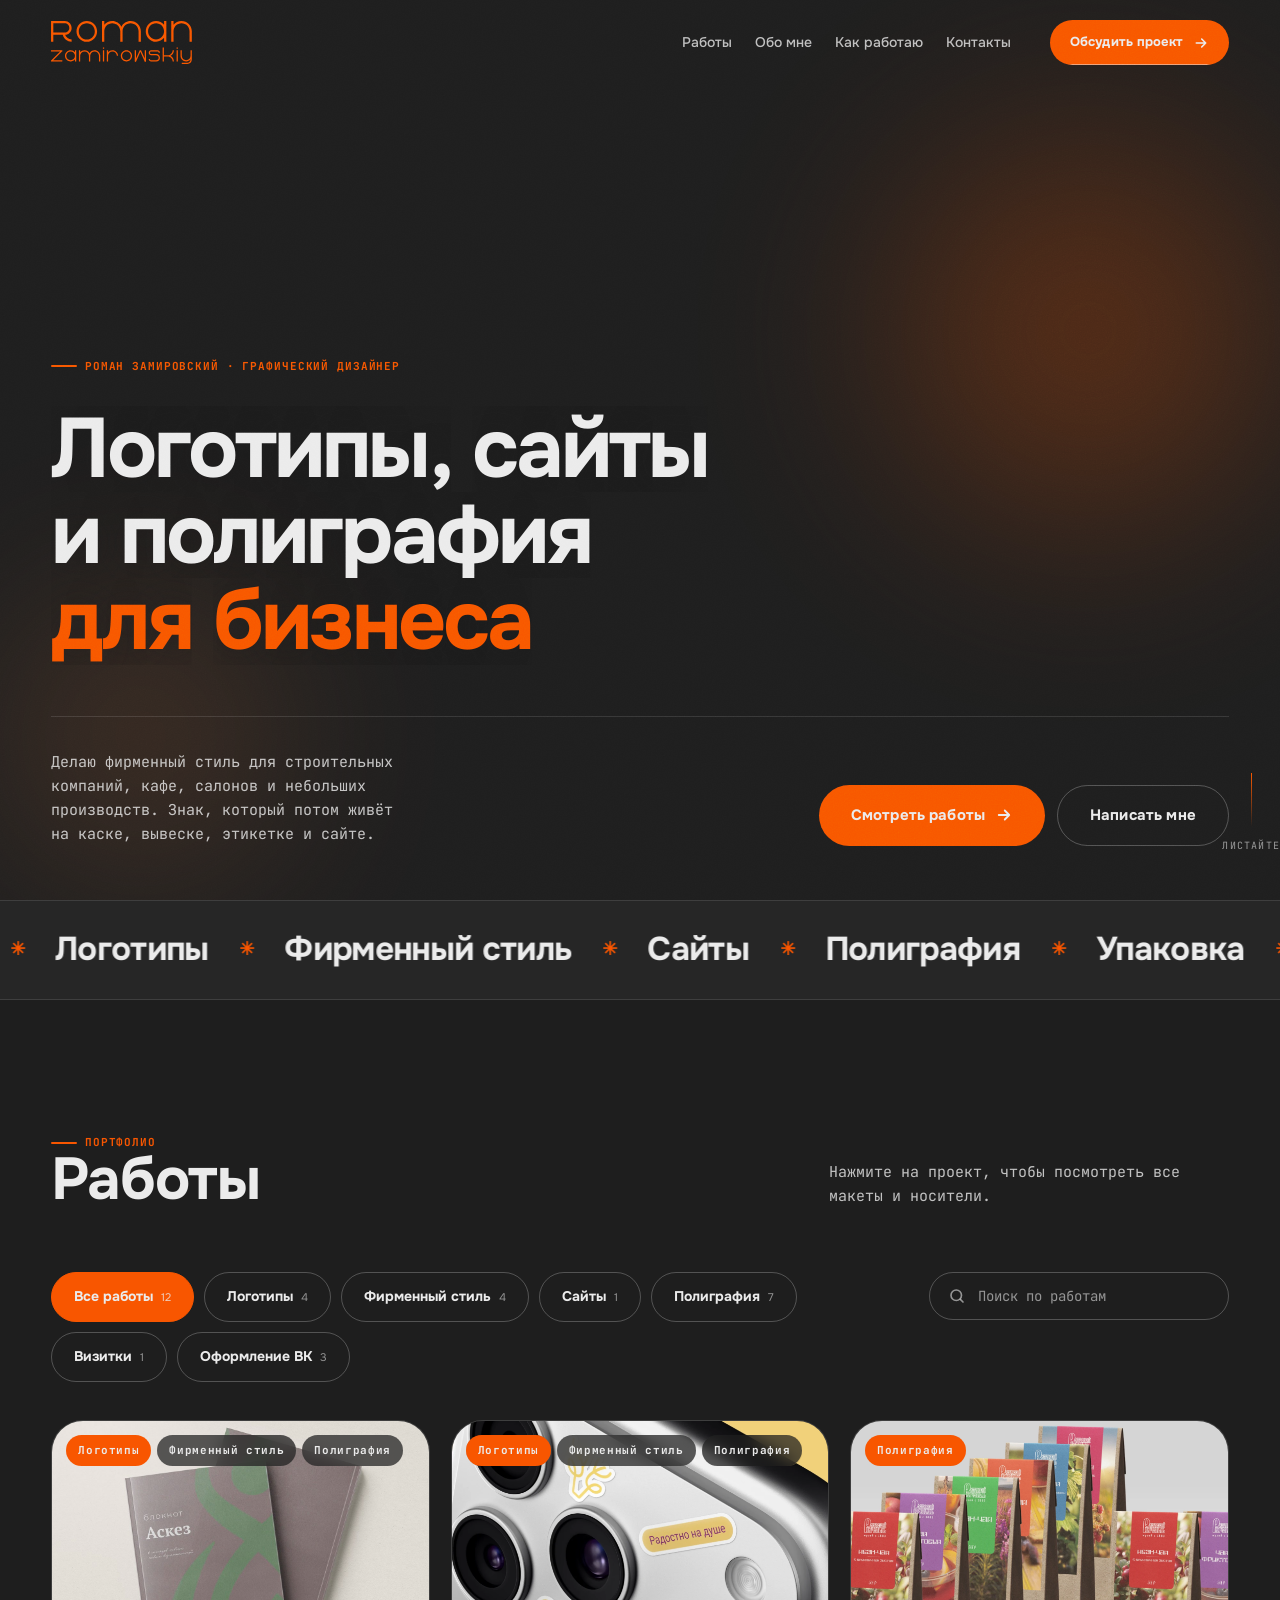
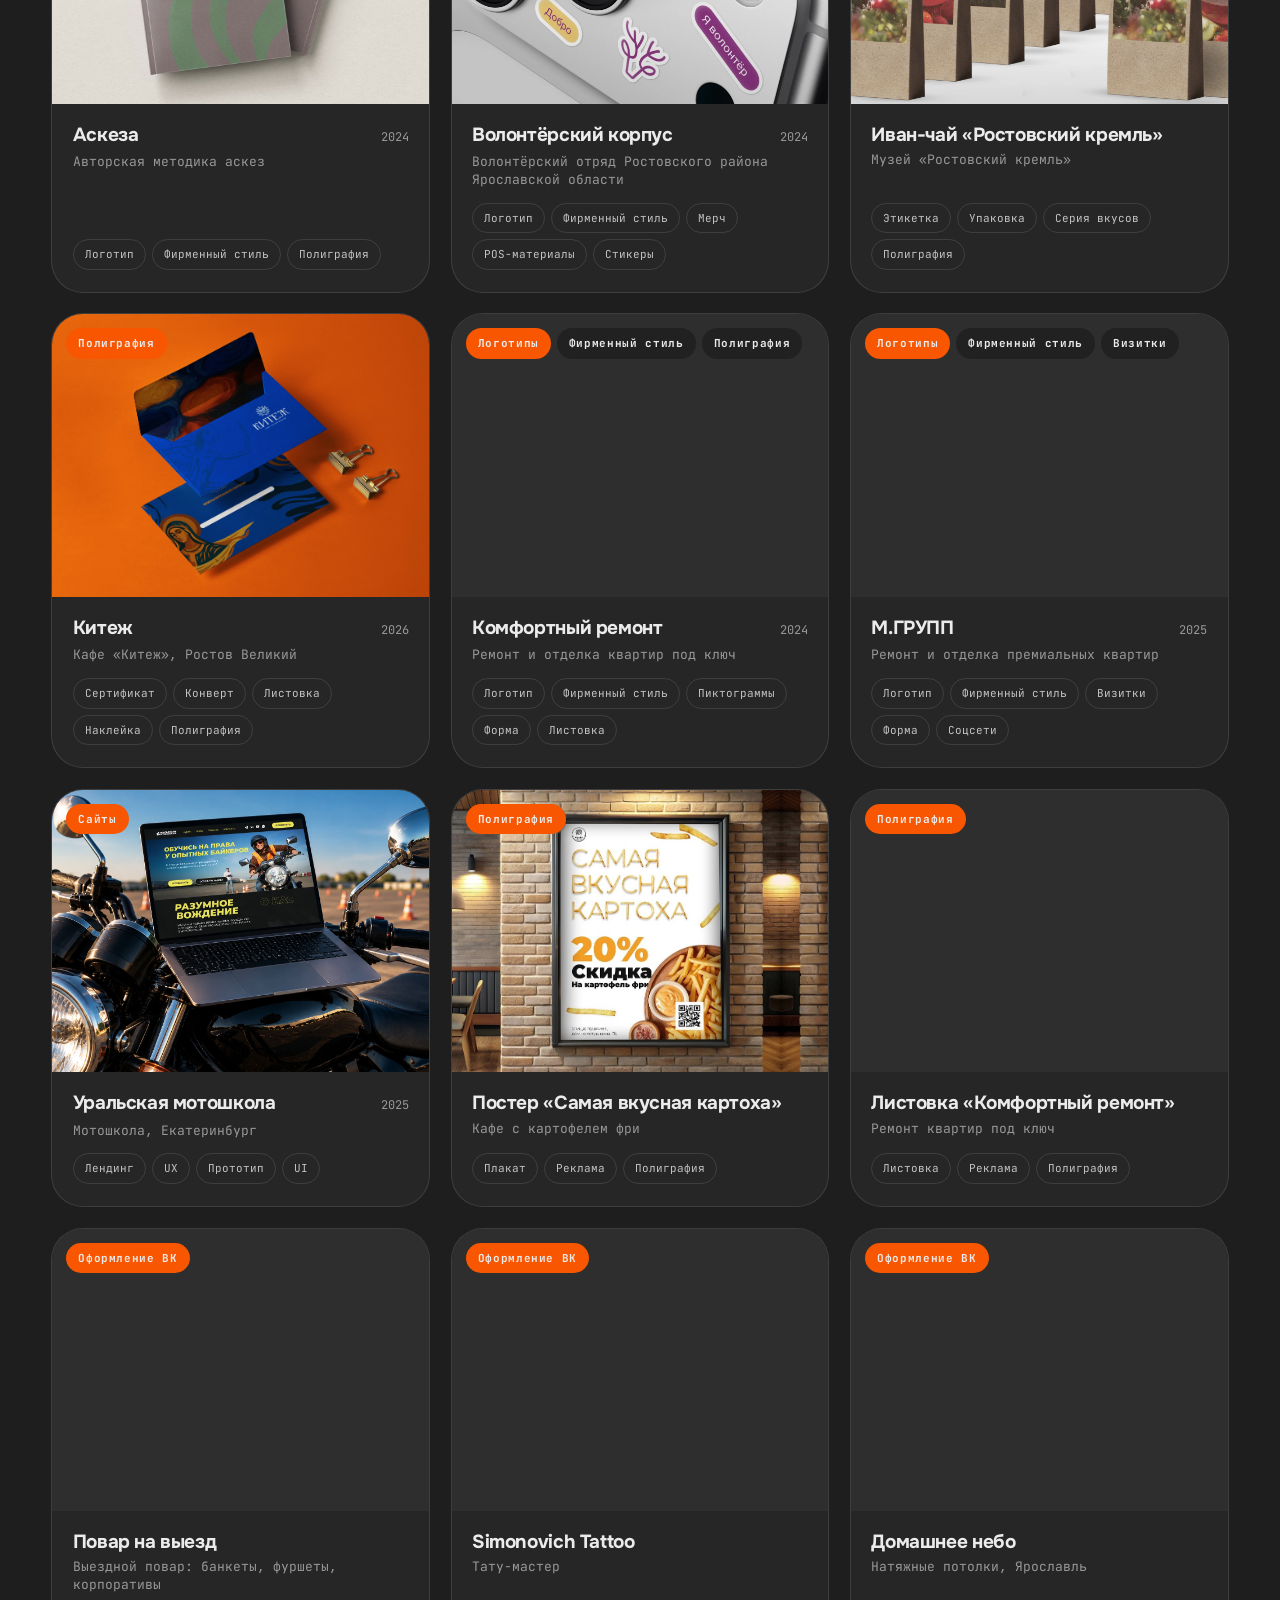
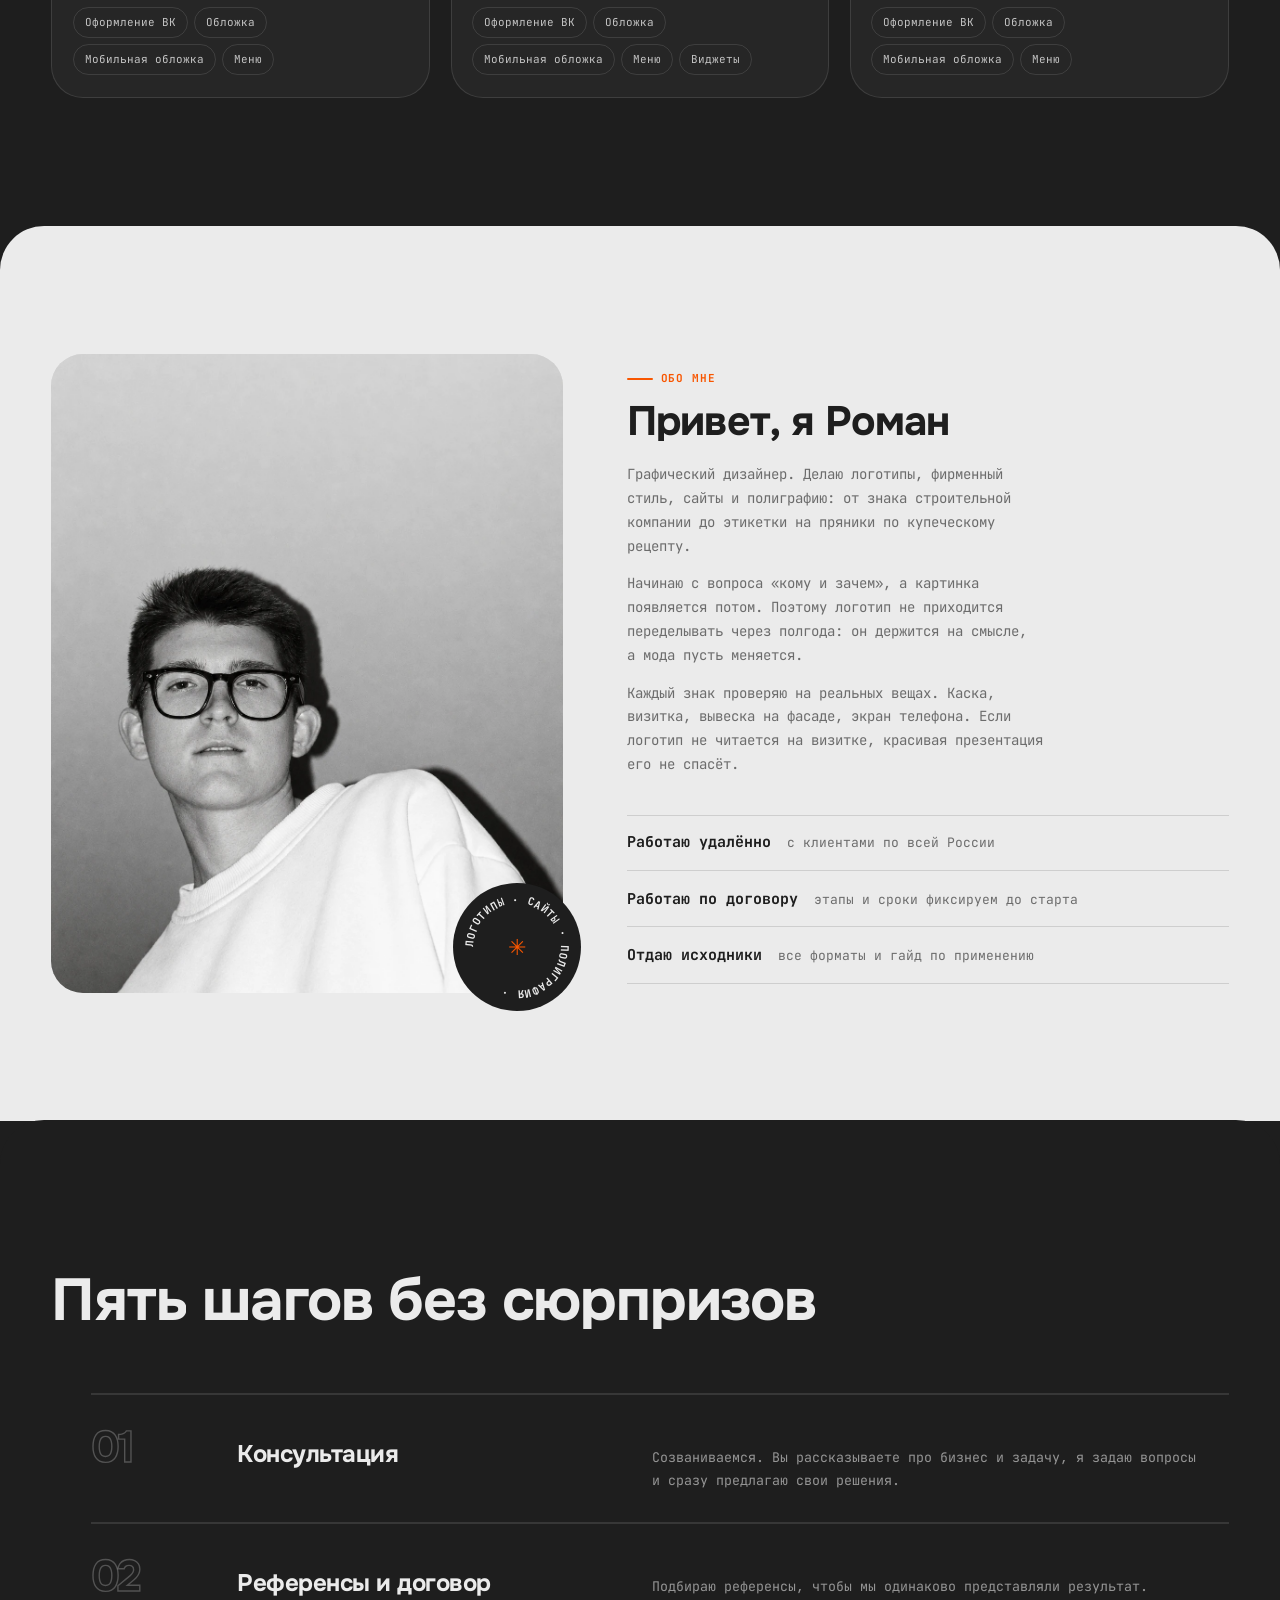
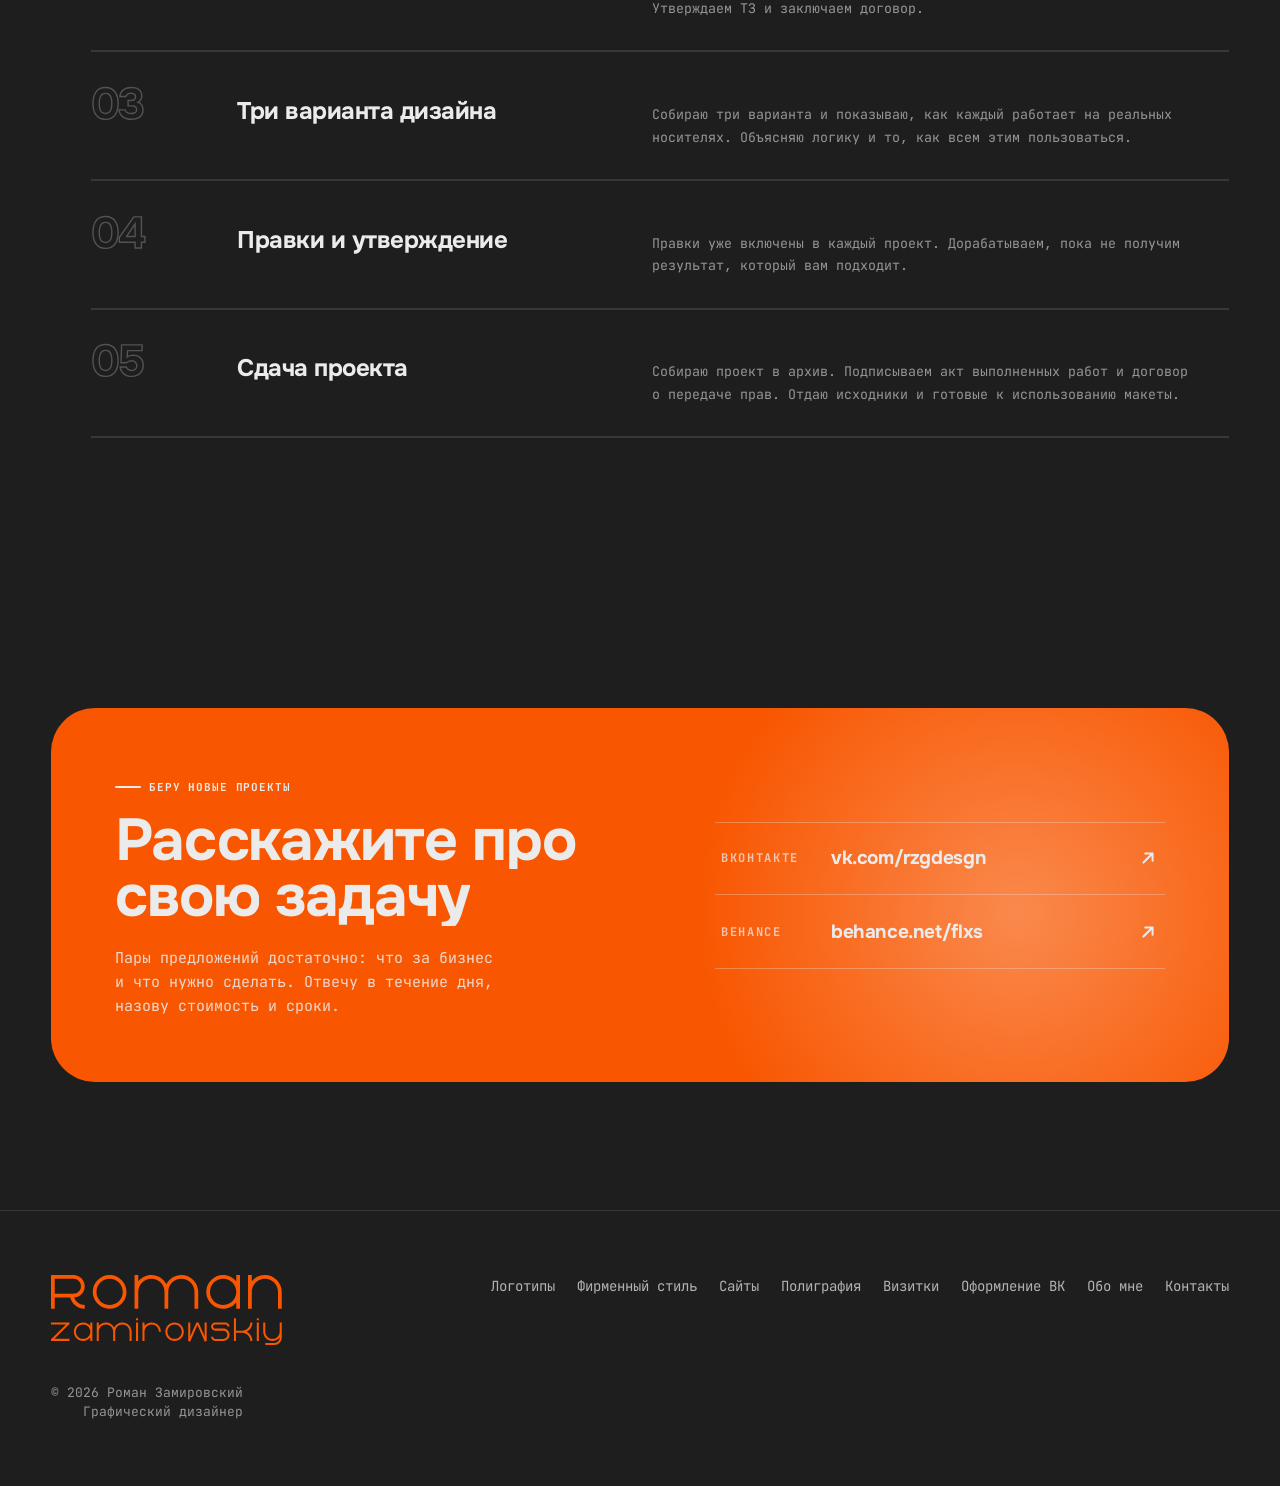
==== commit 506cb043: "Как идёт работа: пять шагов, строки вместо колонок Co-Authored-By: Claude Sonnet 5.5 <noreply@anthro" ====
--- a/index.html
+++ b/index.html
@@ -201,15 +201,35 @@
     <div class="section-head">
       <div class="section-head__text">
         <p class="eyebrow" data-reveal data-t="process.eyebrow">Как идёт работа</p>
-        <h2 class="h-xl" data-split data-t="process.title">Четыре шага без сюрпризов</h2>
+        <h2 class="h-xl" data-split data-t="process.title">Пять шагов без сюрпризов</h2>
       </div>
     </div>
 
     <ol class="process__list" id="processList">
       <li class="process__item" data-reveal>
         <span class="process__num">01</span>
-        <h3 class="h-md">Бриф</h3>
-        <p>Созваниваемся, разбираю задачу, аудиторию и конкурентов. На выходе — понятное ТЗ и смета.</p>
+        <h3 class="h-md">Консультация</h3>
+        <p>Созваниваемся. Вы рассказываете про бизнес и задачу, я задаю вопросы и сразу предлагаю свои решения.</p>
+      </li>
+      <li class="process__item" data-reveal>
+        <span class="process__num">02</span>
+        <h3 class="h-md">Референсы и договор</h3>
+        <p>Подбираю референсы, чтобы мы одинаково представляли результат. Утверждаем ТЗ и заключаем договор.</p>
+      </li>
+      <li class="process__item" data-reveal>
+        <span class="process__num">03</span>
+        <h3 class="h-md">Три варианта дизайна</h3>
+        <p>Собираю три варианта и показываю, как каждый работает на реальных носителях. Объясняю логику и то, как всем этим пользоваться.</p>
+      </li>
+      <li class="process__item" data-reveal>
+        <span class="process__num">04</span>
+        <h3 class="h-md">Правки и утверждение</h3>
+        <p>Правки уже включены в каждый проект. Дорабатываем, пока не получим результат, который вам подходит.</p>
+      </li>
+      <li class="process__item" data-reveal>
+        <span class="process__num">05</span>
+        <h3 class="h-md">Сдача проекта</h3>
+        <p>Собираю проект в архив. Подписываем акт выполненных работ и договор о передаче прав. Отдаю исходники и готовые к использованию макеты.</p>
       </li>
     </ol>
   </div>
--- a/css/style.css
+++ b/css/style.css
@@ -720,16 +720,20 @@
 /* ---------- ПРОЦЕСС ---------- */
 .process__list {
   display: grid;
-  grid-template-columns: repeat(4, minmax(0, 1fr));
-  gap: clamp(16px, 2vw, 32px);
+  grid-template-columns: 1fr;
   counter-reset: step;
 }
 .process__item {
   position: relative;
-  padding-top: clamp(24px, 2.6vw, 38px);
+  display: grid;
+  grid-template-columns: clamp(80px, 9vw, 150px) minmax(0, 1fr) minmax(0, 1.5fr);
+  align-items: baseline;
+  column-gap: clamp(16px, 2.4vw, 40px);
+  padding: clamp(22px, 2.4vw, 34px) 0;
   border-top: 2px solid var(--line);
   transition: border-color .5s var(--ease);
 }
+.process__item:last-child { border-bottom: 2px solid var(--line); }
 .process__item:hover { border-top-color: var(--accent); }
 .process__num {
   display: block;
@@ -740,11 +744,10 @@
   letter-spacing: -.04em;
   color: transparent;
   -webkit-text-stroke: 1.4px var(--line-strong);
-  margin-bottom: 14px;
   transition: -webkit-text-stroke-color .5s;
 }
 .process__item:hover .process__num { -webkit-text-stroke-color: var(--accent); }
-.process__item h3 { margin-bottom: 10px; }
+.process__item h3 { margin: 0; }
 .process__item p { color: var(--muted); font-size: .95em; }
 
 /* ---------- КОНТАКТЫ ---------- */
@@ -1068,7 +1071,6 @@
    АДАПТИВ
    ============================================================ */
 @media (max-width: 1200px) {
-  .process__list { grid-template-columns: repeat(2, minmax(0, 1fr)); }
   .work__grid    { grid-template-columns: repeat(2, minmax(0, 1fr)); }
 }
 
@@ -1128,8 +1130,9 @@
 }
 
 @media (max-width: 640px) {
-  .process__list,
   .work__grid { grid-template-columns: 1fr; }
+  .process__item { grid-template-columns: 56px minmax(0, 1fr); row-gap: 8px; }
+  .process__item p { grid-column: 2; }
 
   .section-head { flex-direction: column; align-items: flex-start; }
   /* в колонке flex-basis 480px превращается в высоту — сбрасываем */
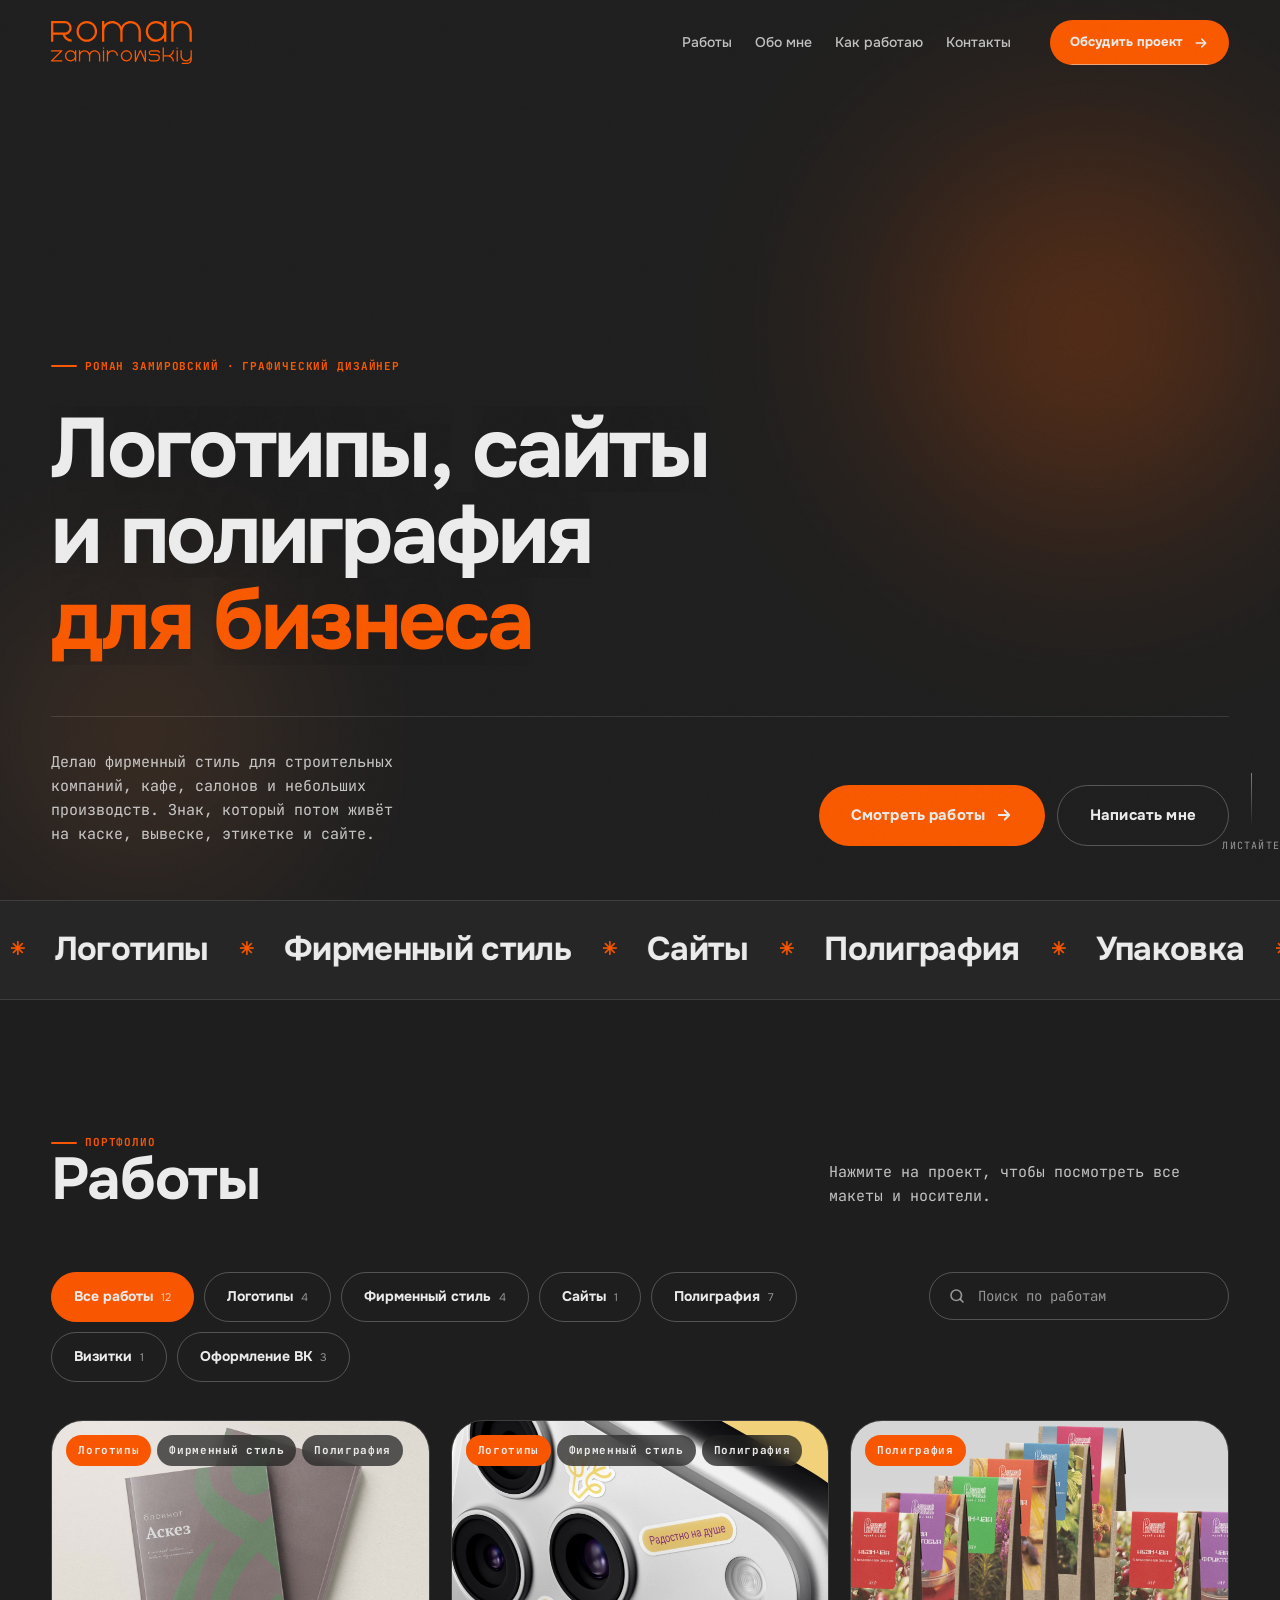
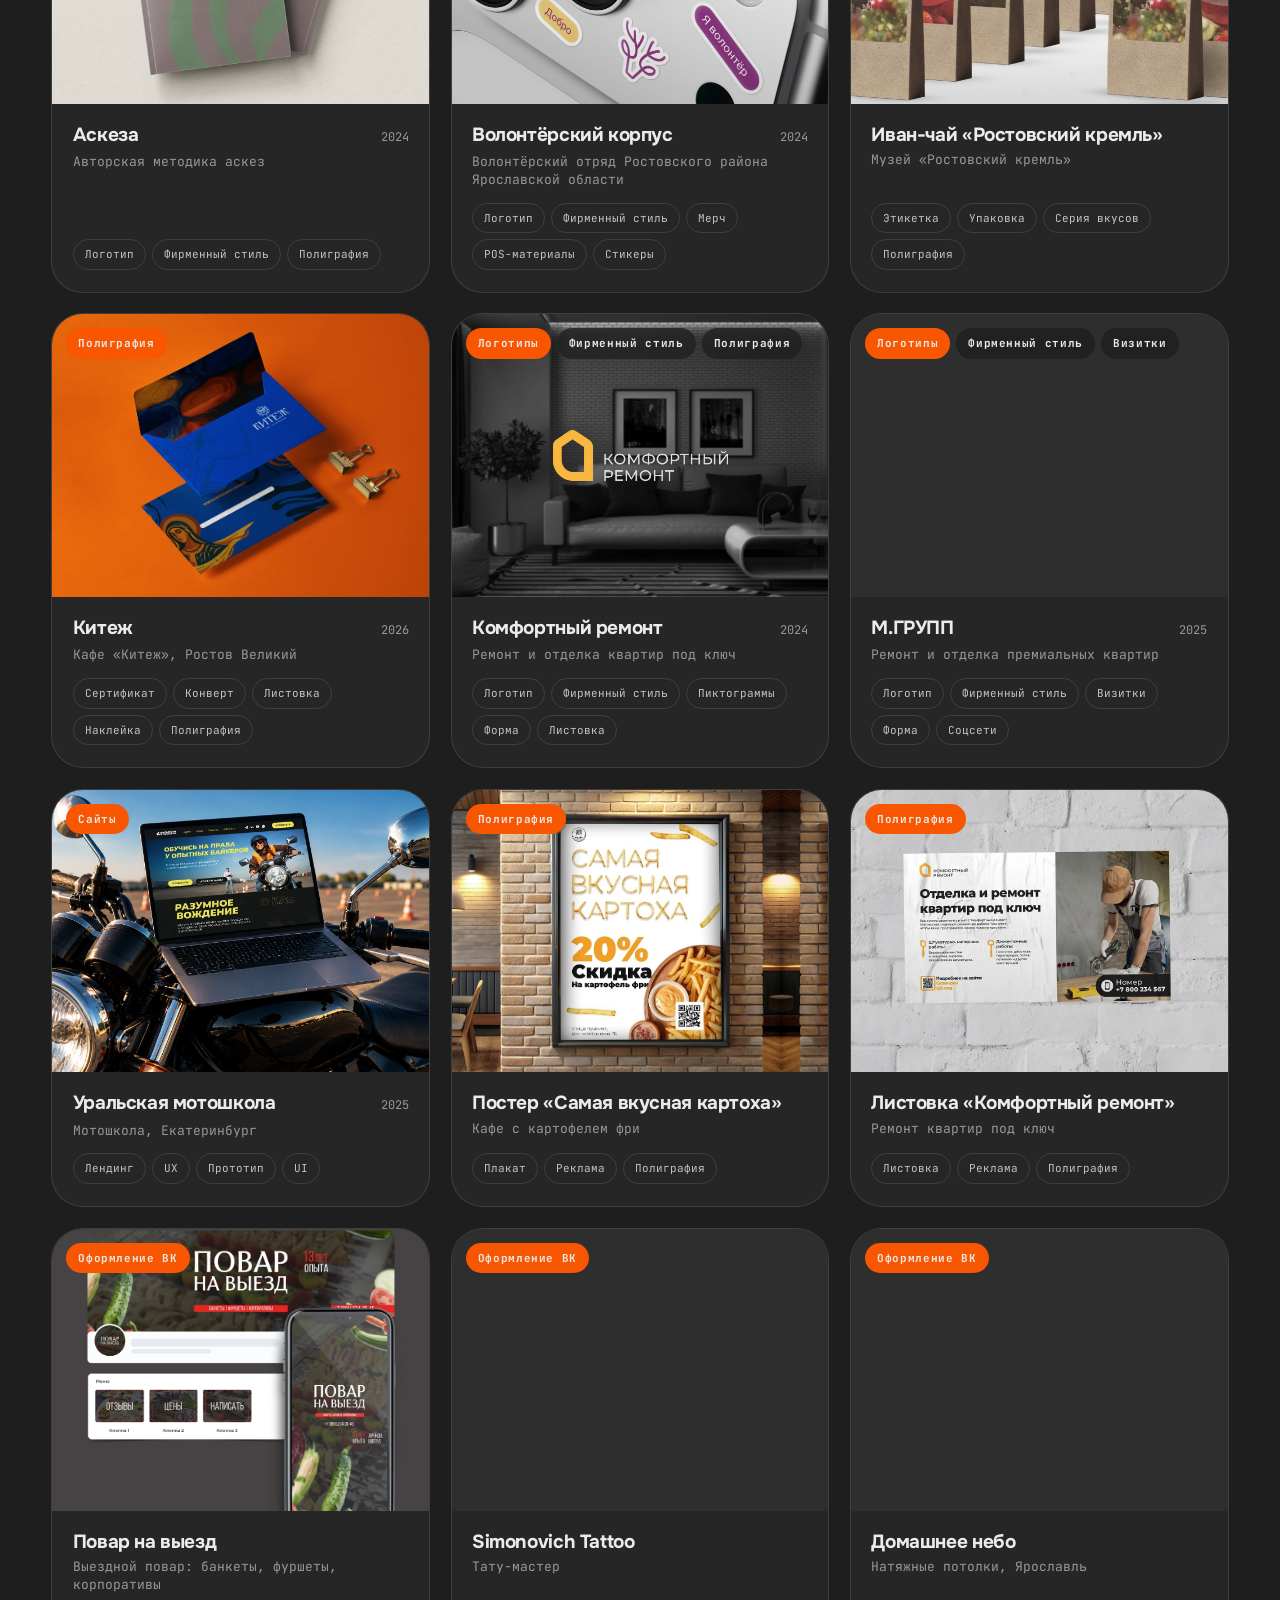
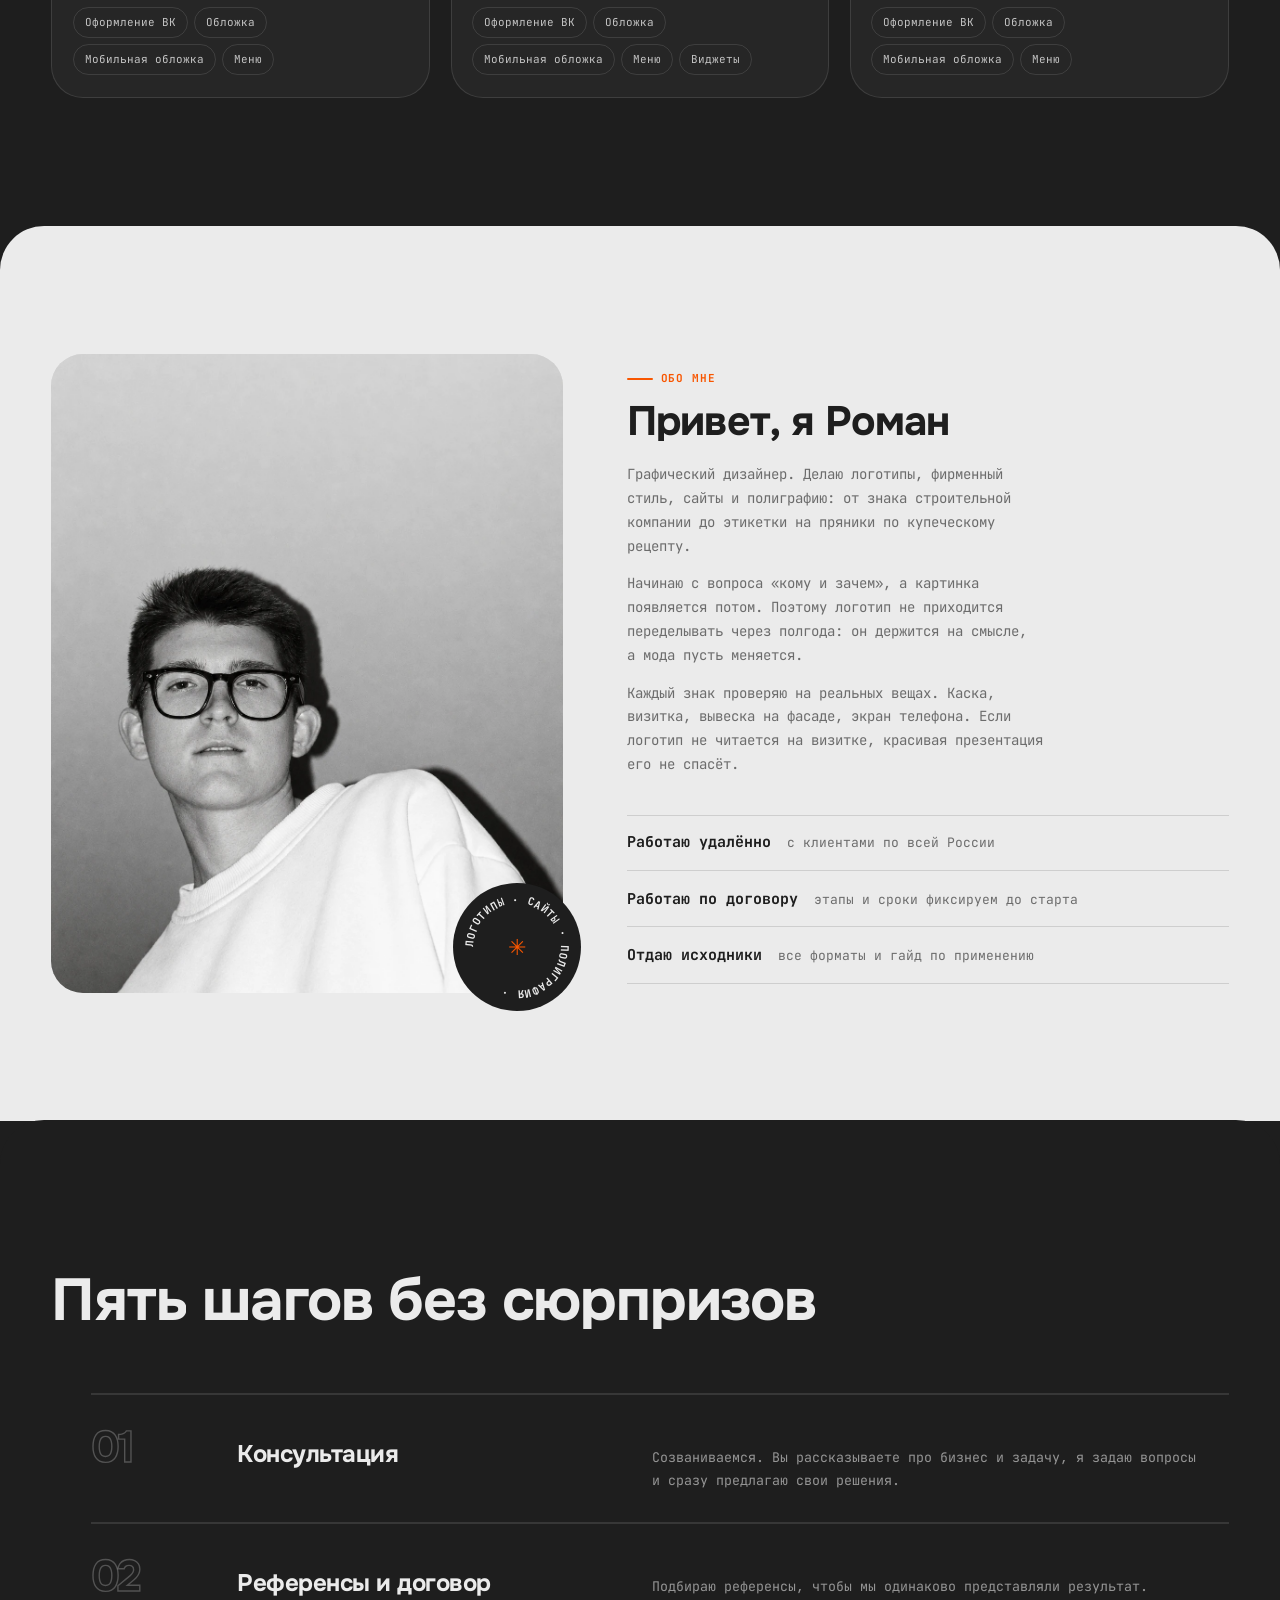
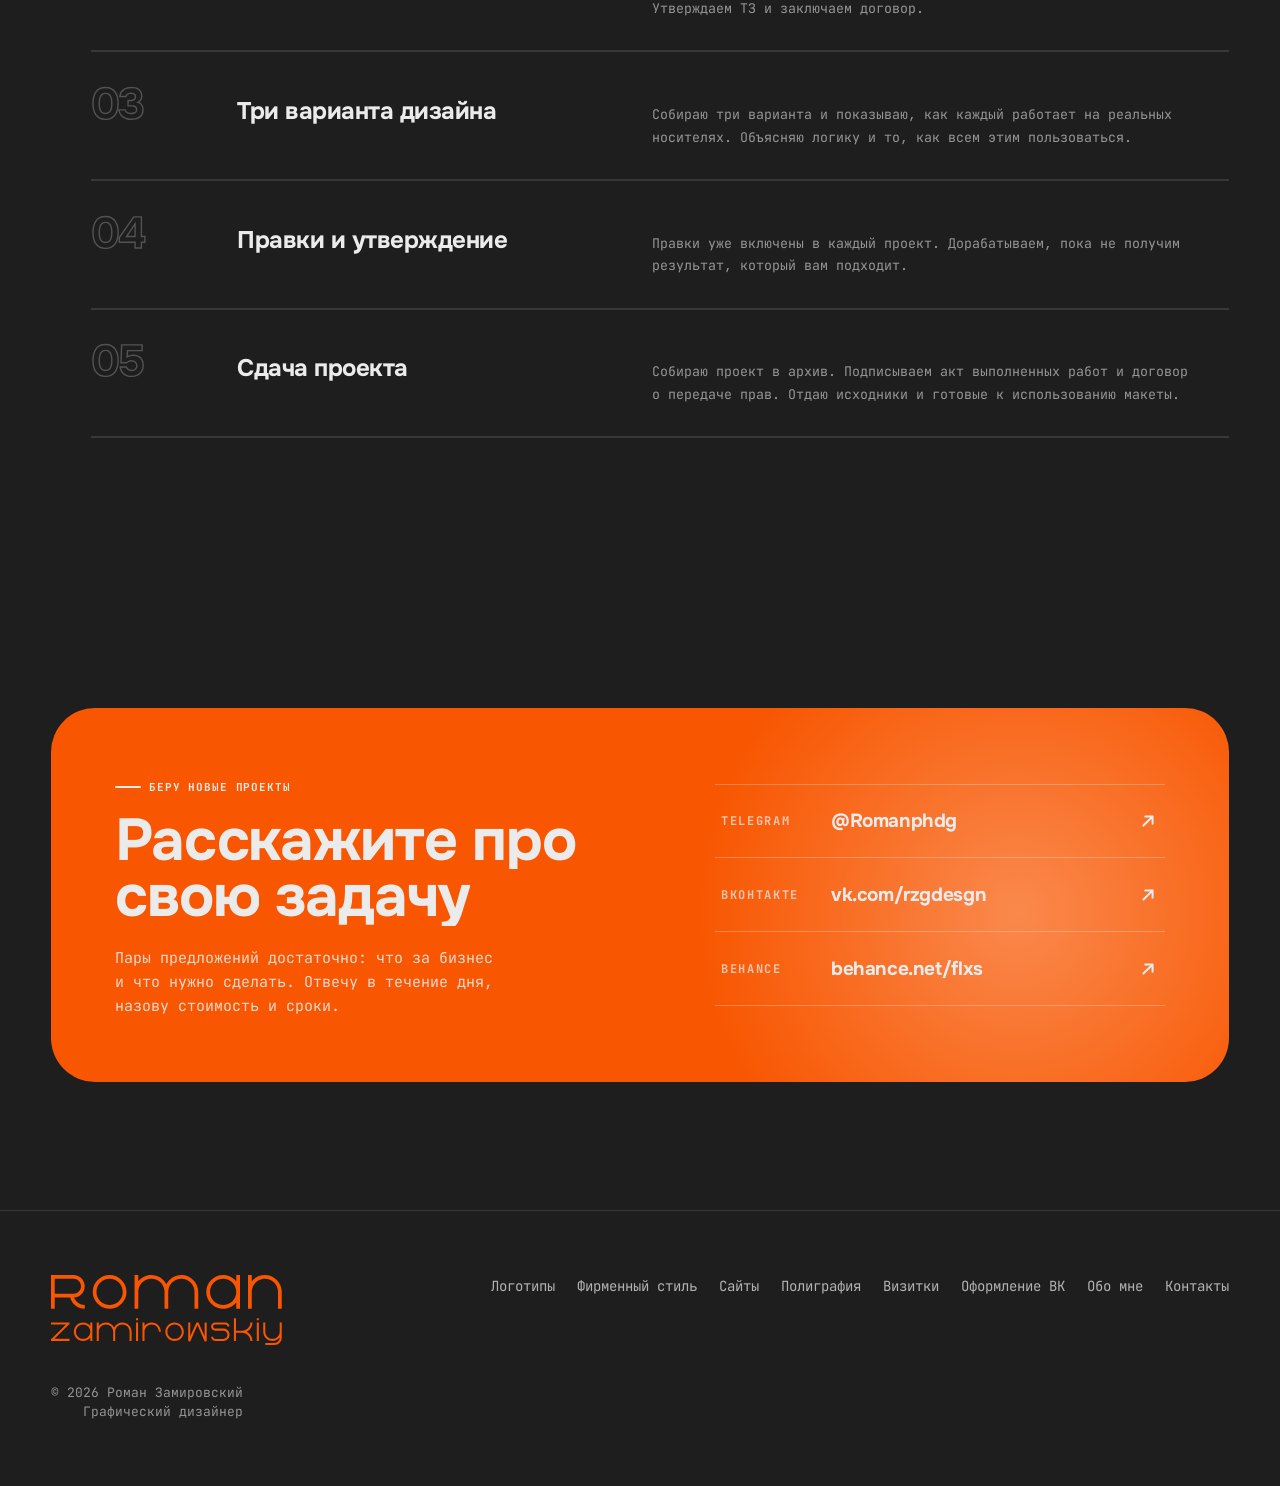
==== commit fc75c089: "Контакты: добавлен Telegram Co-Authored-By: Claude Sonnet 5.5 <noreply@anthropic.com>" ====
--- a/index.html
+++ b/index.html
@@ -251,6 +251,13 @@
       </div>
 
       <ul class="contact__links" id="contactLinks">
+        <li data-reveal>
+          <a href="https://t.me/Romanphdg" target="_blank" rel="noopener" data-magnetic>
+            <span class="contact__label">Telegram</span>
+            <span class="contact__value">@Romanphdg</span>
+            <svg viewBox="0 0 24 24" width="22" height="22" fill="none" stroke="currentColor" stroke-width="2.2" stroke-linecap="round" stroke-linejoin="round"><path d="M7 17 17 7M9 7h8v8"/></svg>
+          </a>
+        </li>
         <li data-reveal>
           <a href="https://vk.com/rzgdesgn" target="_blank" rel="noopener" data-magnetic>
             <span class="contact__label">ВКонтакте</span>
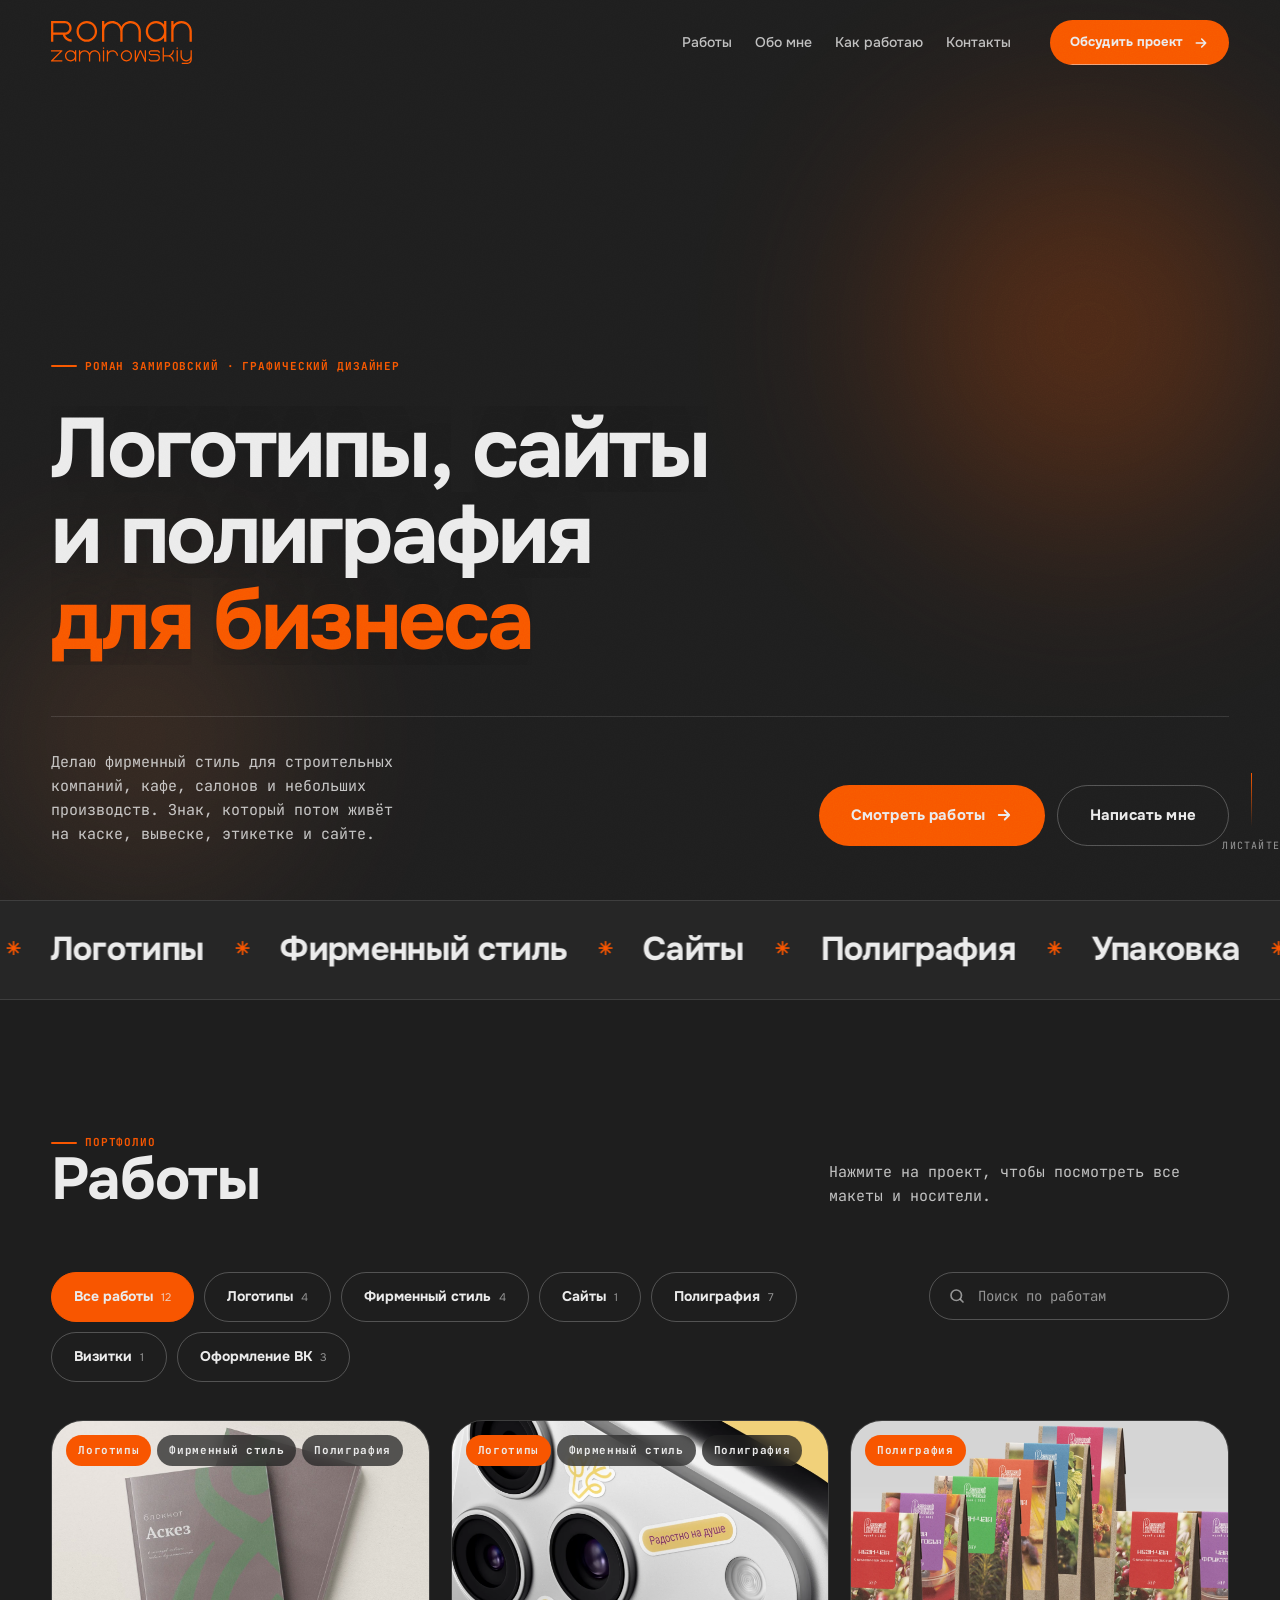
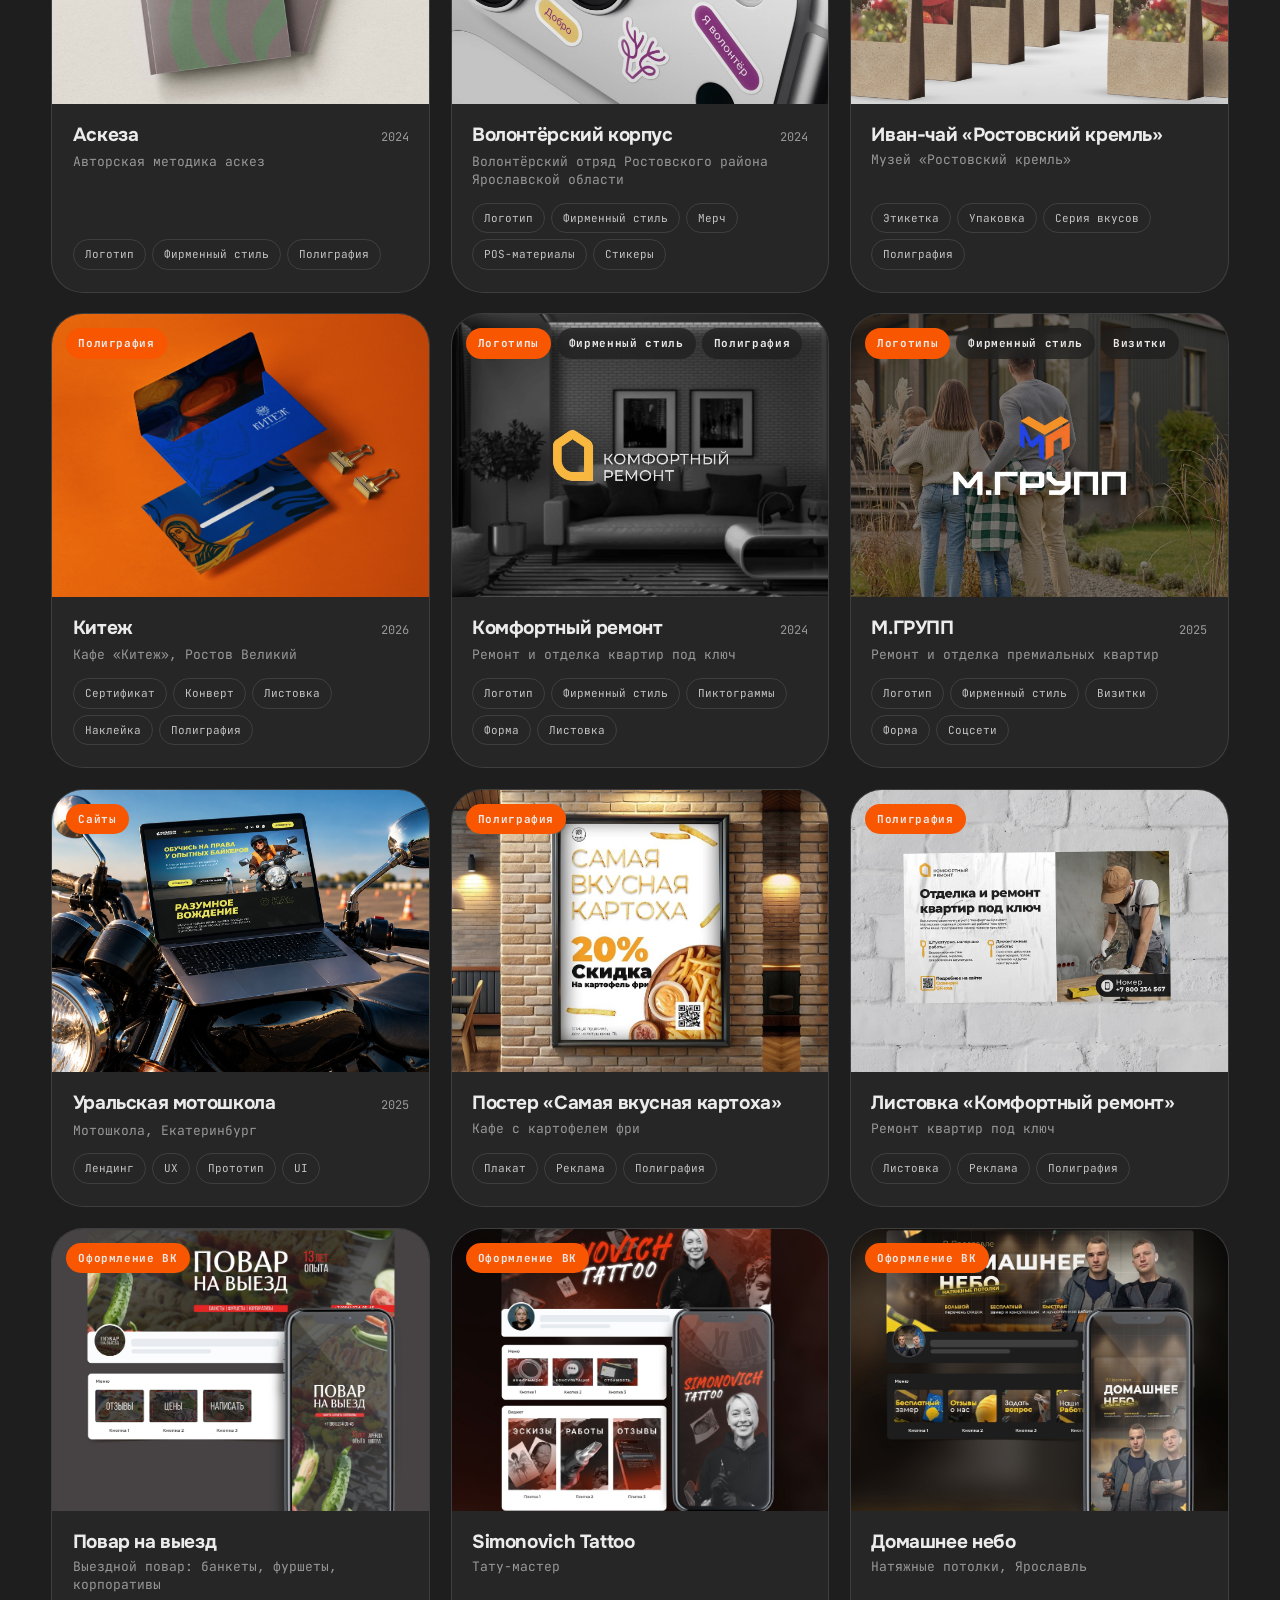
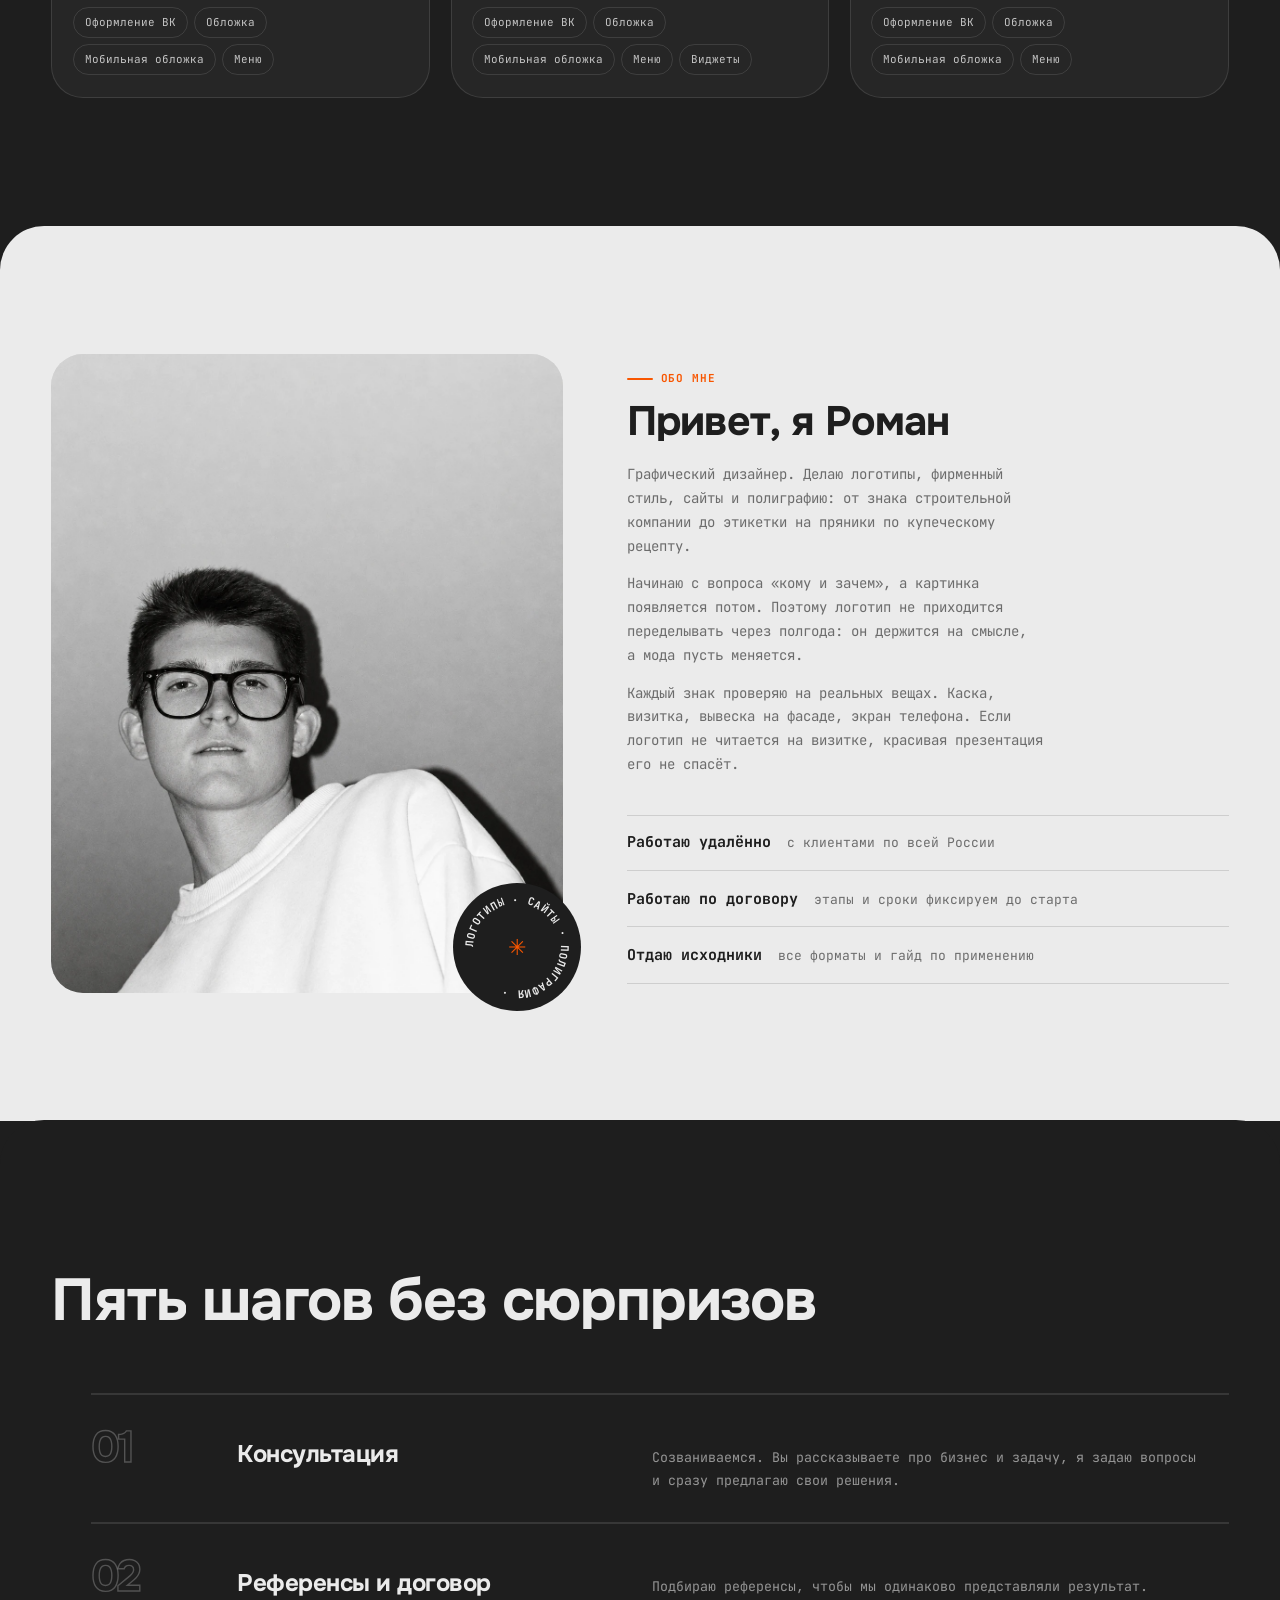
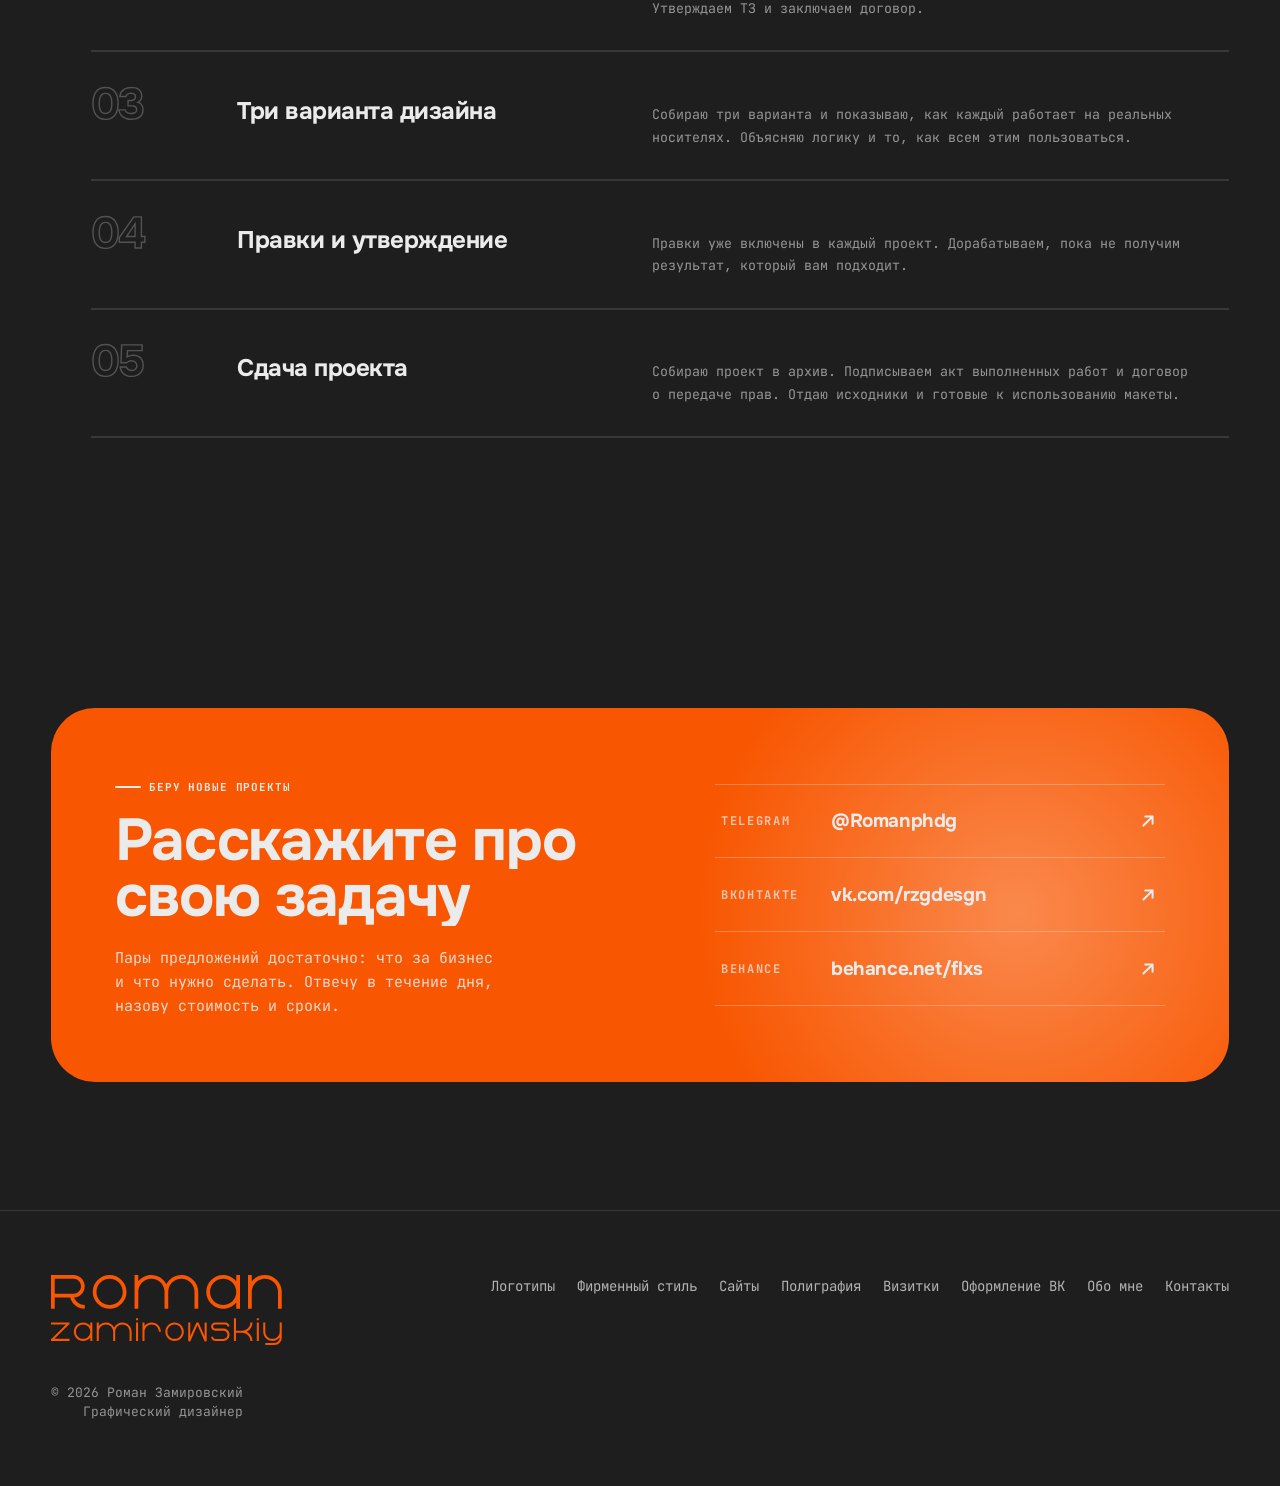
==== commit ecc9d205: "Превью ссылки: новая картинка og и описание" ====
--- a/index.html
+++ b/index.html
@@ -4,13 +4,17 @@
 <meta charset="utf-8">
 <meta name="viewport" content="width=device-width, initial-scale=1">
 <title>Роман Замировский — графический дизайнер</title>
-<meta name="description" content="Логотипы, фирменный стиль, сайты и полиграфия. Портфолио графического дизайнера Романа Замировского.">
+<meta name="description" content="Графический дизайнер. Делаю логотип, фирменный стиль и сайт для бизнеса, чтобы вас узнавали и запоминали.">
 <meta name="theme-color" content="#1E1E1E">
 
 <meta property="og:type" content="website">
 <meta property="og:title" content="Роман Замировский — графический дизайнер">
-<meta property="og:description" content="Логотипы, фирменный стиль, сайты и полиграфия.">
-<meta property="og:image" content="assets/works/stroy-i-zhivi-1.jpg">
+<meta property="og:description" content="Графический дизайнер. Делаю логотип, фирменный стиль и сайт для бизнеса, чтобы вас узнавали и запоминали.">
+<meta property="og:url" content="https://zamirowskiy.ru/">
+<meta property="og:image" content="https://zamirowskiy.ru/assets/og.png">
+<meta property="og:image:width" content="1200">
+<meta property="og:image:height" content="630">
+<meta name="twitter:card" content="summary_large_image">
 
 <link rel="preload" href="assets/fonts/Onest-Bold.woff2" as="font" type="font/woff2" crossorigin>
 <link rel="preload" href="assets/fonts/JetBrainsMono.ttf" as="font" type="font/ttf" crossorigin>
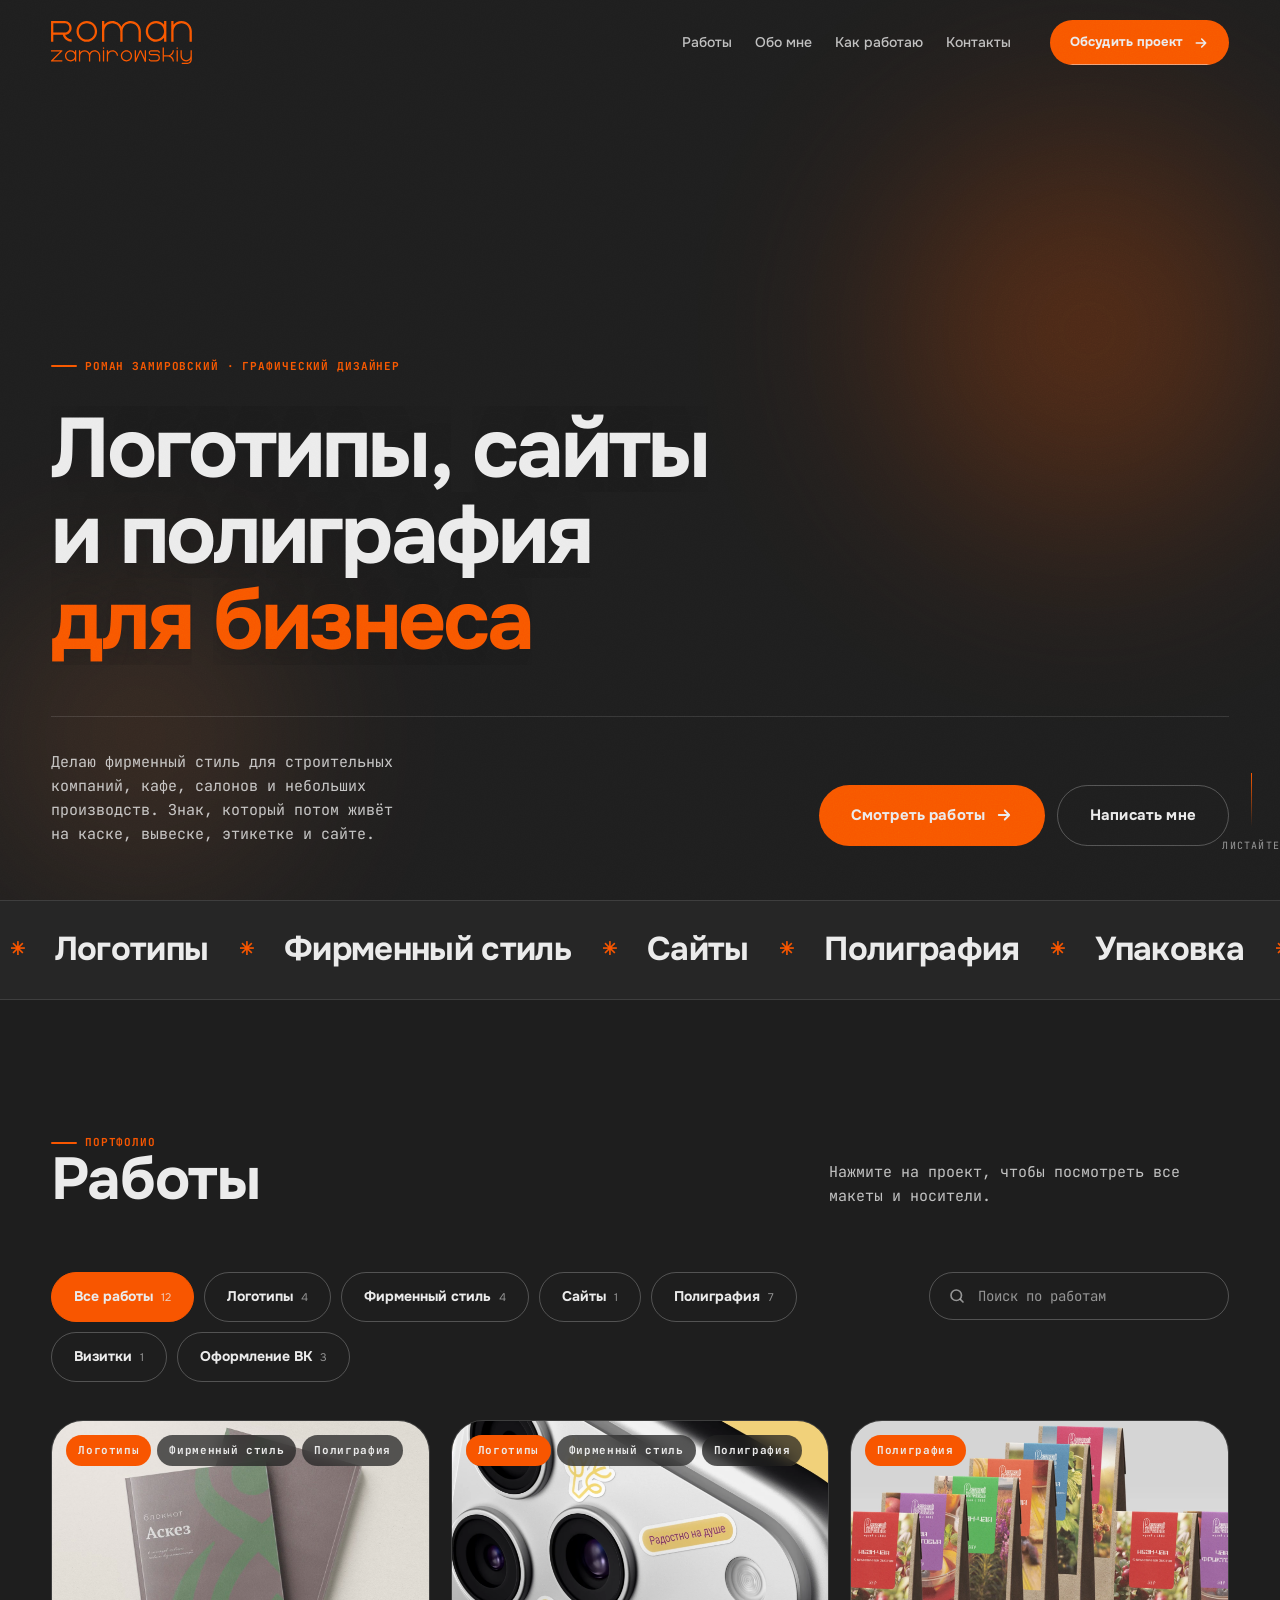
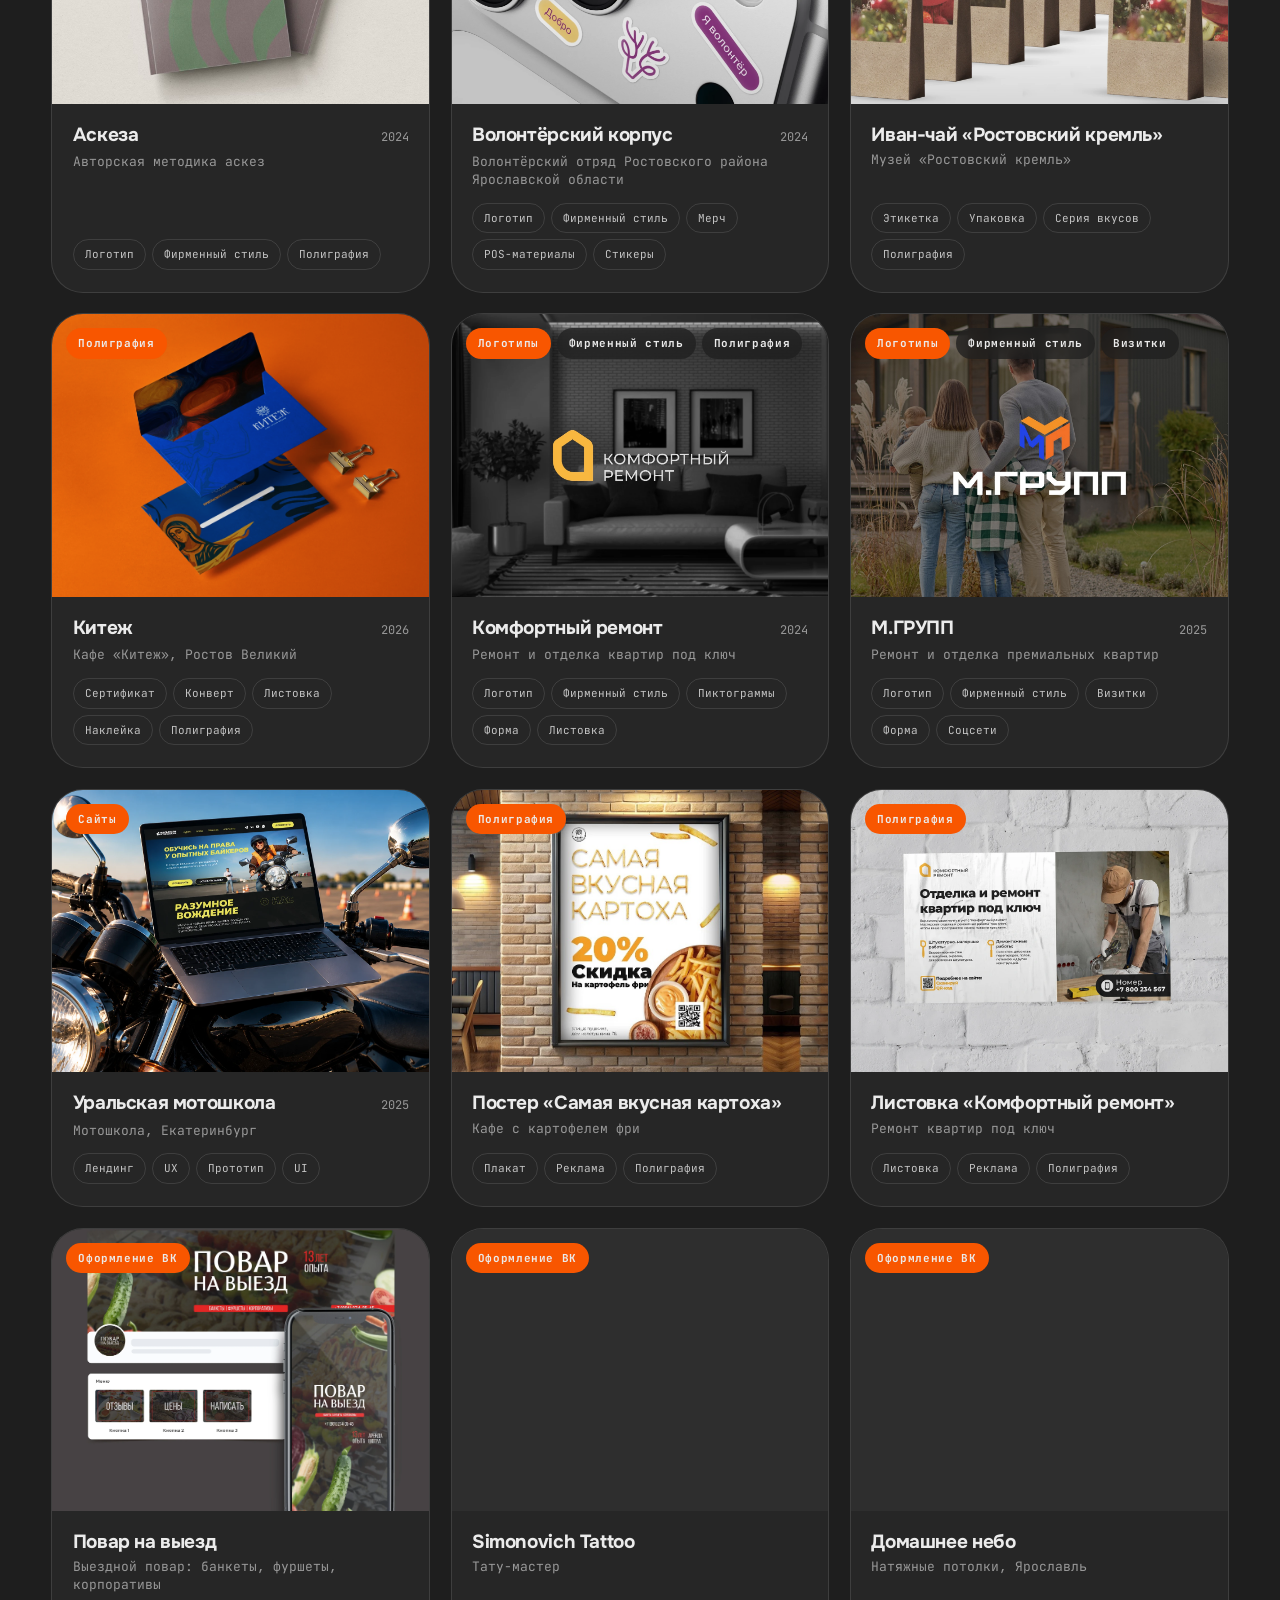
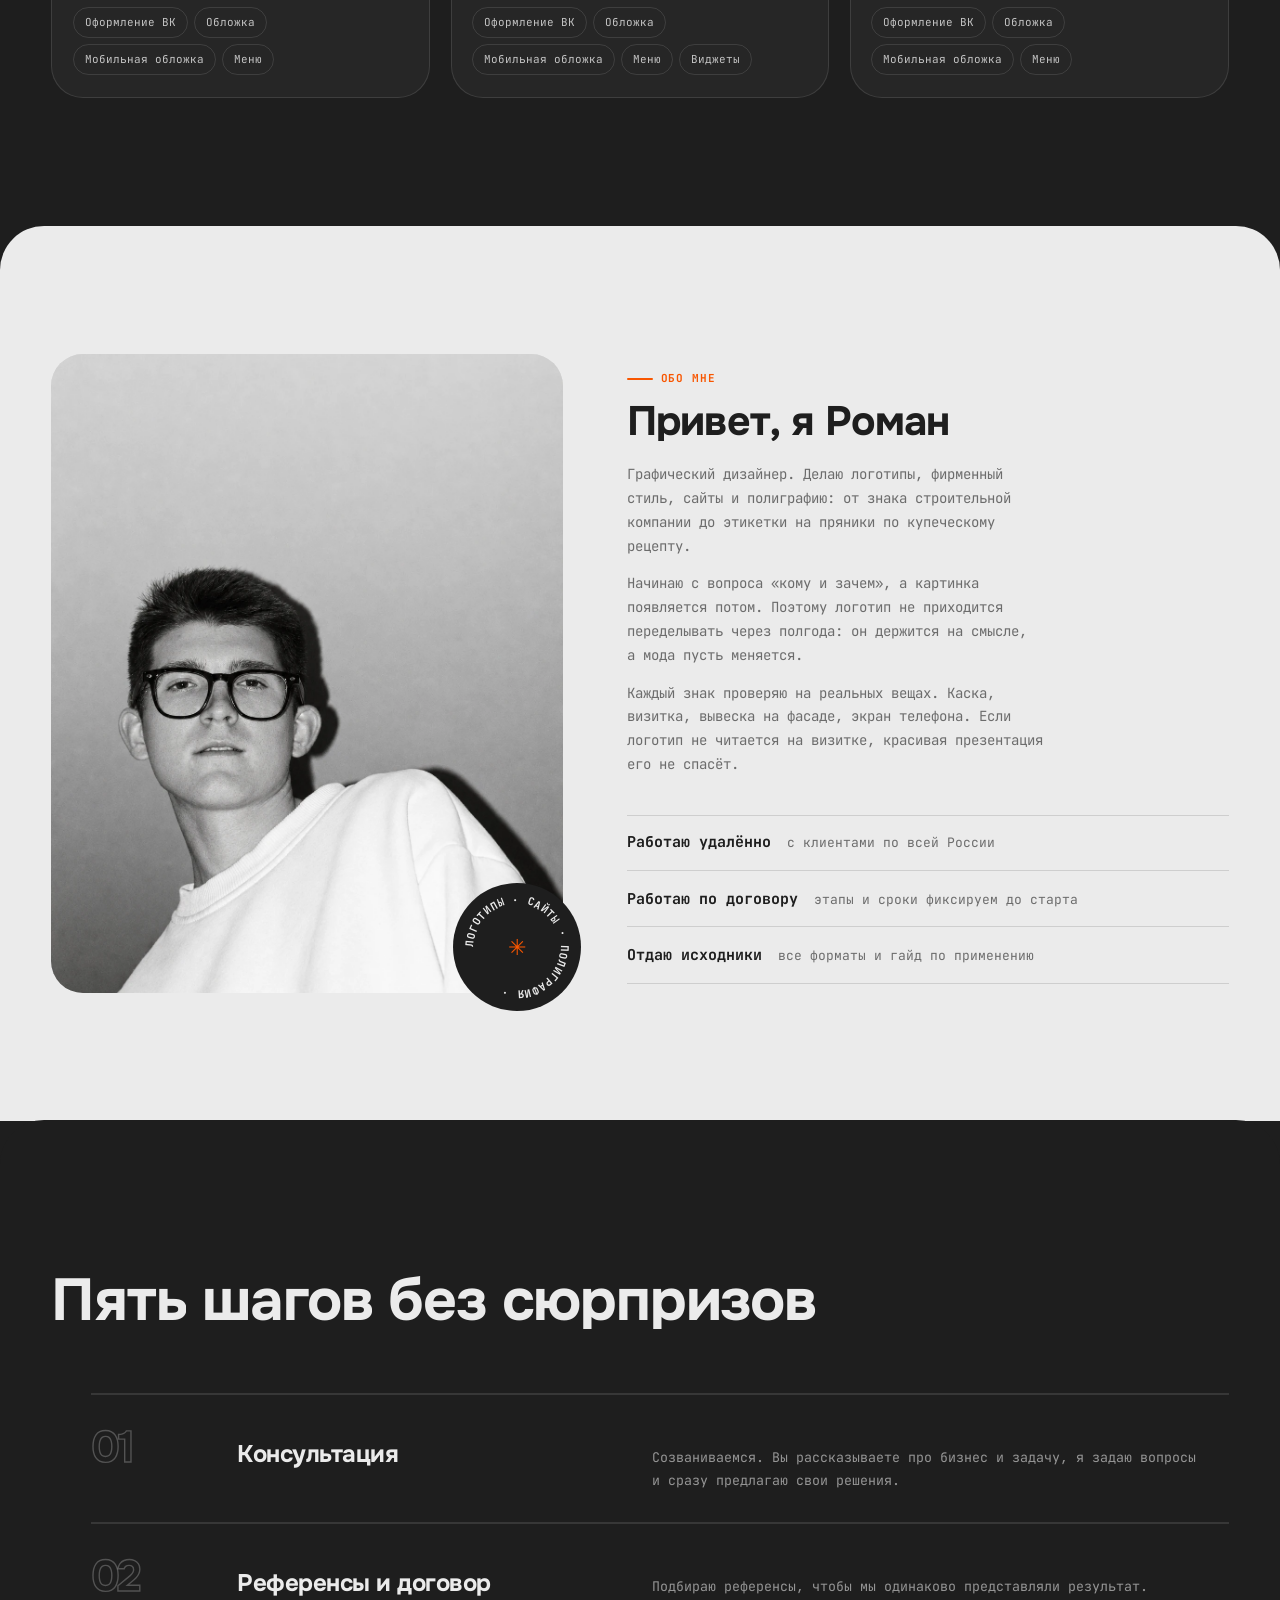
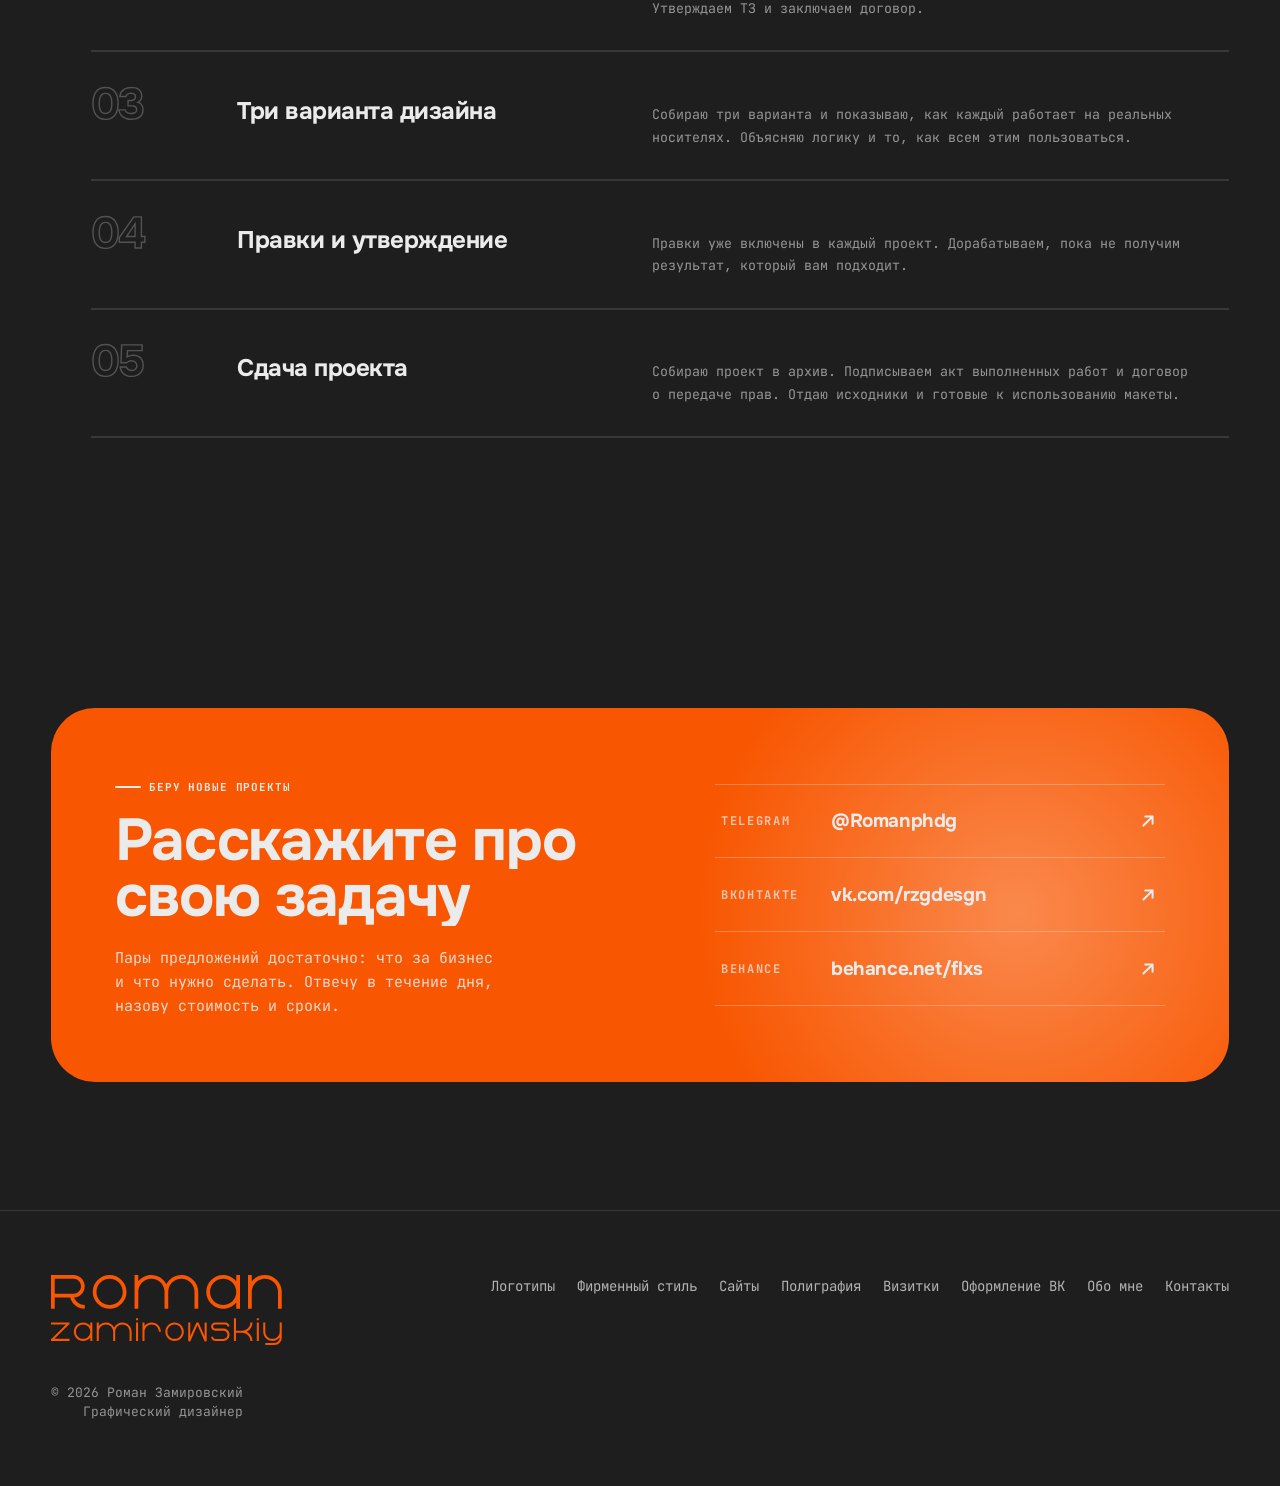
==== commit 7a38f6df: "Превью: og:url и og:image на zamirowskiy.online" ====
--- a/index.html
+++ b/index.html
@@ -10,8 +10,8 @@
 <meta property="og:type" content="website">
 <meta property="og:title" content="Роман Замировский — графический дизайнер">
 <meta property="og:description" content="Графический дизайнер. Делаю логотип, фирменный стиль и сайт для бизнеса, чтобы вас узнавали и запоминали.">
-<meta property="og:url" content="https://zamirowskiy.ru/">
-<meta property="og:image" content="https://zamirowskiy.ru/assets/og.png">
+<meta property="og:url" content="https://zamirowskiy.online/">
+<meta property="og:image" content="https://zamirowskiy.online/assets/og.png">
 <meta property="og:image:width" content="1200">
 <meta property="og:image:height" content="630">
 <meta name="twitter:card" content="summary_large_image">
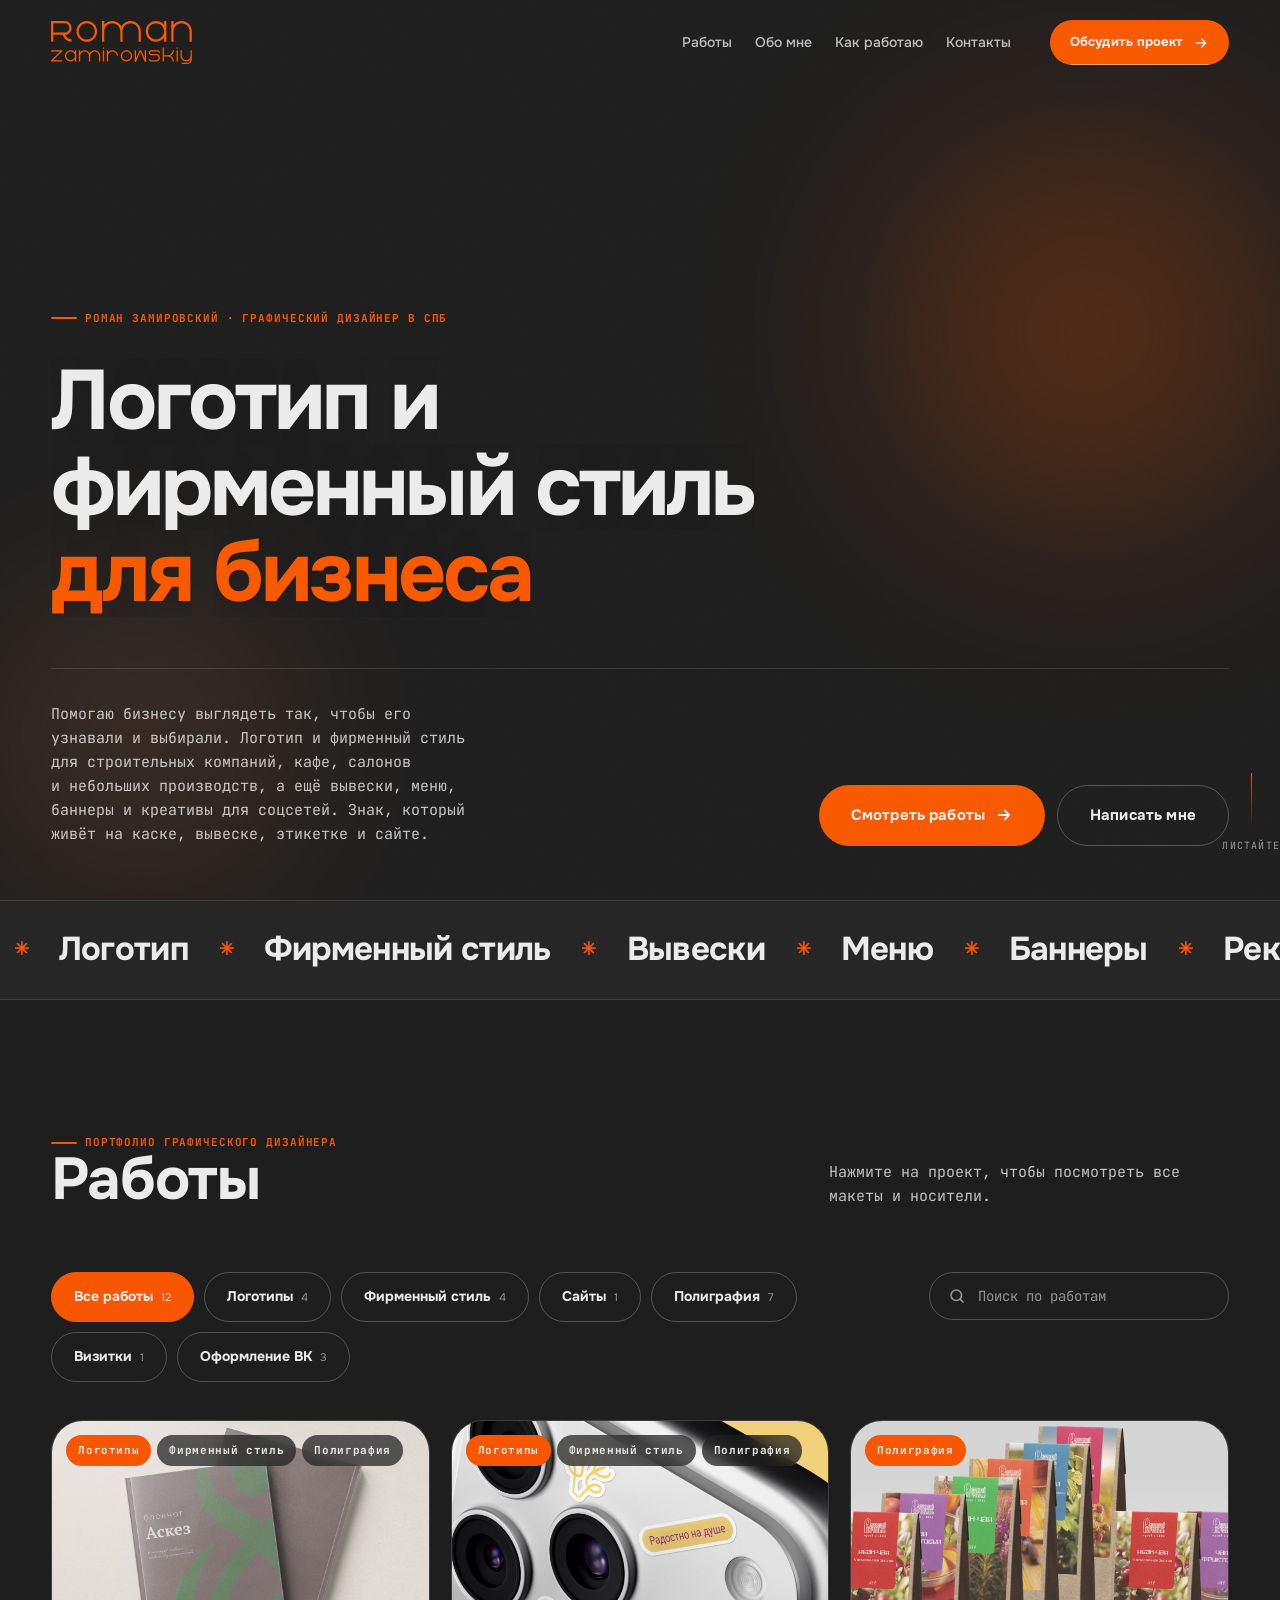
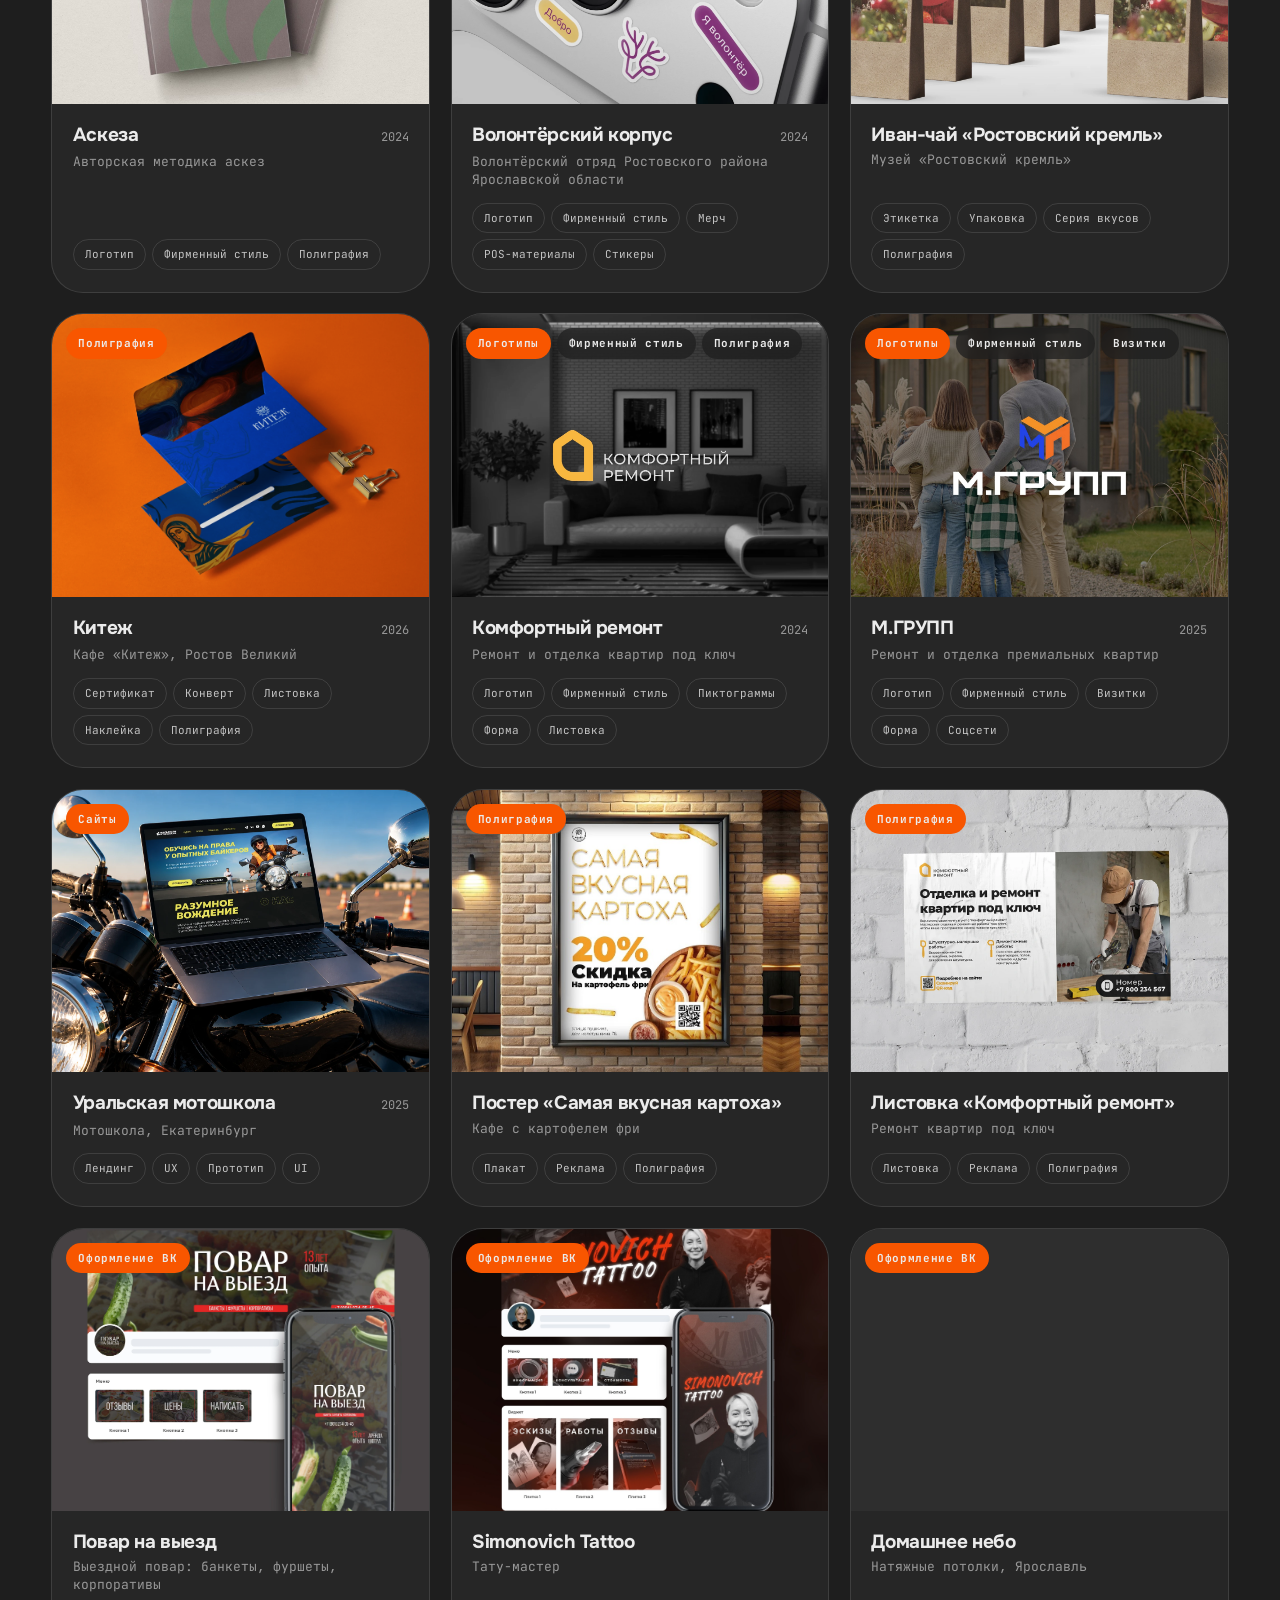
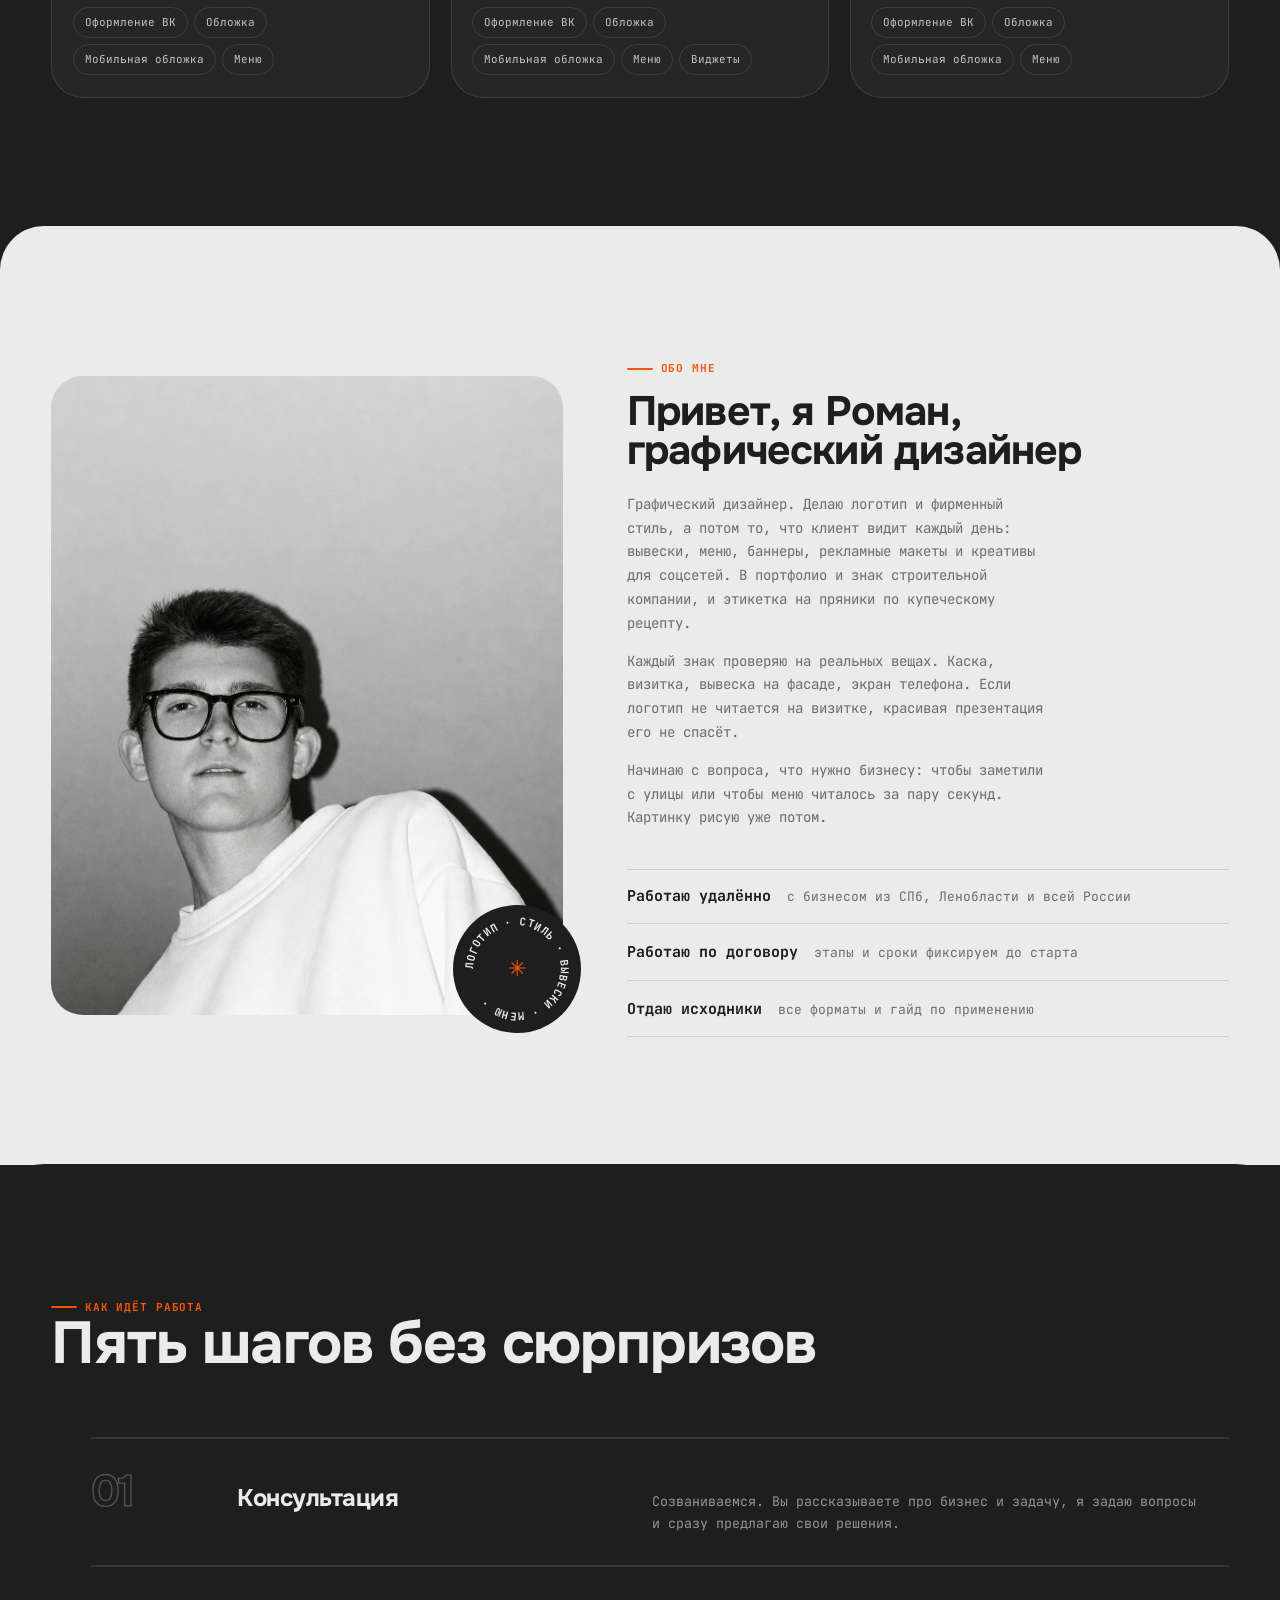
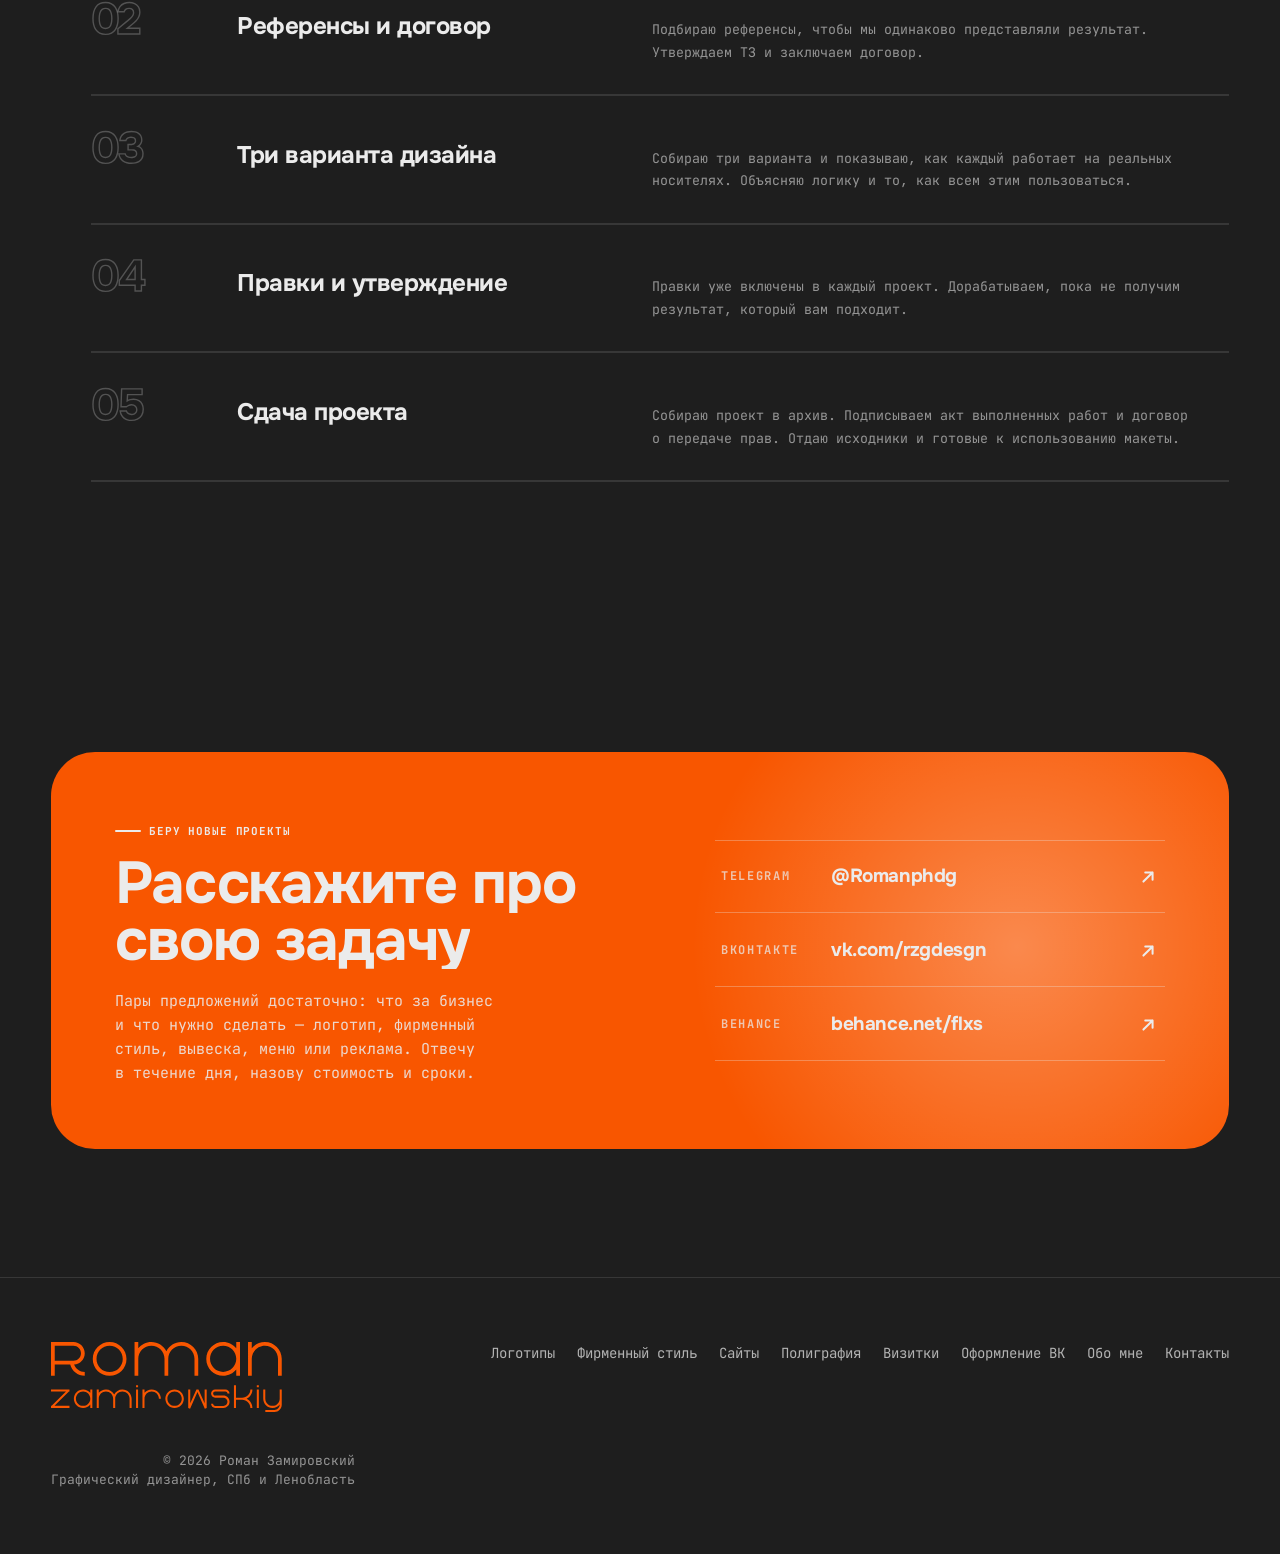
==== commit 01a61c8f: "Тексты: ключевые слова, заголовок, блок «Обо мне», бегущая строка" ====
--- a/index.html
+++ b/index.html
@@ -3,13 +3,13 @@
 <head>
 <meta charset="utf-8">
 <meta name="viewport" content="width=device-width, initial-scale=1">
-<title>Роман Замировский — графический дизайнер</title>
-<meta name="description" content="Графический дизайнер. Делаю логотип, фирменный стиль и сайт для бизнеса, чтобы вас узнавали и запоминали.">
+<title>Логотип и фирменный стиль в СПб — графический дизайнер Роман Замировский</title>
+<meta name="description" content="Делаю логотип и фирменный стиль, вывески, меню, баннеры и креативы для соцсетей. Работаю с бизнесом в СПб и Ленинградской области. Посмотрите работы.">
 <meta name="theme-color" content="#1E1E1E">
 
 <meta property="og:type" content="website">
-<meta property="og:title" content="Роман Замировский — графический дизайнер">
-<meta property="og:description" content="Графический дизайнер. Делаю логотип, фирменный стиль и сайт для бизнеса, чтобы вас узнавали и запоминали.">
+<meta property="og:title" content="Логотип и фирменный стиль в СПб — графический дизайнер Роман Замировский">
+<meta property="og:description" content="Делаю логотип и фирменный стиль, вывески, меню, баннеры и креативы для соцсетей. Работаю с бизнесом в СПб и Ленинградской области. Посмотрите работы.">
 <meta property="og:url" content="https://zamirowskiy.online/">
 <meta property="og:image" content="https://zamirowskiy.online/assets/og.png">
 <meta property="og:image:width" content="1200">
@@ -88,19 +88,17 @@
   </div>
 
   <div class="wrap hero__inner">
-    <p class="eyebrow" data-reveal data-t="hero.eyebrow">Роман Замировский · графический дизайнер</p>
+    <p class="eyebrow" data-reveal data-t="hero.eyebrow">Роман Замировский · графический дизайнер в СПб</p>
 
     <h1 class="hero__title">
-      <span class="hero__line" data-split data-t="hero.line1">Логотипы, сайты</span>
-      <span class="hero__line" data-split data-t="hero.line2">и&nbsp;полиграфия</span>
+      <span class="hero__line" data-split data-t="hero.line1">Логотип и</span>
+      <span class="hero__line" data-split data-t="hero.line2">фирменный стиль</span>
       <span class="hero__line hero__line--accent" data-split data-t="hero.line3">для бизнеса</span>
     </h1>
 
     <div class="hero__foot">
       <p class="lead hero__lead" data-reveal data-t="hero.lead">
-        Делаю фирменный стиль для строительных компаний, кафе, салонов
-        и&nbsp;небольших производств. Знак, который потом живёт на&nbsp;каске,
-        вывеске, этикетке и&nbsp;сайте.
+        Помогаю бизнесу выглядеть так, чтобы его узнавали и&nbsp;выбирали. Логотип и&nbsp;фирменный стиль для строительных компаний, кафе, салонов и&nbsp;небольших производств, а&nbsp;ещё вывески, меню, баннеры и&nbsp;креативы для соцсетей. Знак, который живёт на&nbsp;каске, вывеске, этикетке и&nbsp;сайте.
       </p>
 
       <div class="hero__actions" data-reveal>
@@ -125,14 +123,10 @@
 <div class="marquee" aria-hidden="true">
   <div class="marquee__track" id="marqueeTrack">
     <div class="marquee__group">
-      <span>Логотипы</span><i>✳</i><span>Фирменный стиль</span><i>✳</i>
-      <span>Сайты</span><i>✳</i><span>Полиграфия</span><i>✳</i>
-      <span>Упаковка</span><i>✳</i><span>Вывески</span><i>✳</i>
+      <span>Логотип</span><i>✳</i><span>Фирменный стиль</span><i>✳</i><span>Вывески</span><i>✳</i><span>Меню</span><i>✳</i><span>Баннеры</span><i>✳</i><span>Рекламные макеты</span><i>✳</i><span>Креативы для соцсетей</span><i>✳</i>
     </div>
     <div class="marquee__group">
-      <span>Логотипы</span><i>✳</i><span>Фирменный стиль</span><i>✳</i>
-      <span>Сайты</span><i>✳</i><span>Полиграфия</span><i>✳</i>
-      <span>Упаковка</span><i>✳</i><span>Вывески</span><i>✳</i>
+      <span>Логотип</span><i>✳</i><span>Фирменный стиль</span><i>✳</i><span>Вывески</span><i>✳</i><span>Меню</span><i>✳</i><span>Баннеры</span><i>✳</i><span>Рекламные макеты</span><i>✳</i><span>Креативы для соцсетей</span><i>✳</i>
     </div>
   </div>
 </div>
@@ -142,7 +136,7 @@
   <div class="wrap">
     <div class="section-head">
       <div class="section-head__text">
-        <p class="eyebrow" data-reveal data-t="work.eyebrow">Портфолио</p>
+        <p class="eyebrow" data-reveal data-t="work.eyebrow">Портфолио графического дизайнера</p>
         <h2 class="h-xl" data-split data-t="work.title">Работы</h2>
       </div>
       <p class="section-head__aside lead" data-reveal data-t="work.aside">
@@ -176,7 +170,7 @@
       <span class="about__badge">
         <svg viewBox="0 0 100 100" aria-hidden="true">
           <defs><path id="circlePath" d="M50,50 m-34,0 a34,34 0 1,1 68,0 a34,34 0 1,1 -68,0"/></defs>
-          <text><textPath href="#circlePath" data-t="about.badge">логотипы · сайты · полиграфия · </textPath></text>
+          <text><textPath href="#circlePath" data-t="about.badge">логотип · стиль · вывески · меню · </textPath></text>
         </svg>
         <i>✳</i>
       </span>
@@ -184,16 +178,20 @@
 
     <div class="about__text">
       <p class="eyebrow" data-reveal data-t="about.eyebrow">Обо мне</p>
-      <h2 class="h-lg" data-split data-t="about.title">Привет, я&nbsp;Роман</h2>
+      <h2 class="h-lg" data-split data-t="about.title">Привет, я&nbsp;Роман, графический дизайнер</h2>
       <div id="aboutParagraphs">
         <p class="about__p" data-reveal>
-          Графический дизайнер. Делаю логотипы, фирменный стиль, сайты
-          и&nbsp;полиграфию: от&nbsp;знака строительной компании до&nbsp;этикетки
-          на&nbsp;пряники по&nbsp;купеческому рецепту.
+          Графический дизайнер. Делаю логотип и&nbsp;фирменный стиль, а&nbsp;потом то, что клиент видит каждый день: вывески, меню, баннеры, рекламные макеты и&nbsp;креативы для соцсетей. В&nbsp;портфолио и&nbsp;знак строительной компании, и&nbsp;этикетка на&nbsp;пряники по&nbsp;купеческому рецепту.
         </p>
+        <p class="about__p" data-reveal>
+          Каждый знак проверяю на&nbsp;реальных вещах. Каска, визитка, вывеска на&nbsp;фасаде, экран телефона. Если логотип не&nbsp;читается на&nbsp;визитке, красивая презентация его не&nbsp;спасёт.
+        </p>
+        <p class="about__p" data-reveal>
+          Начинаю с&nbsp;вопроса, что нужно бизнесу: чтобы заметили с&nbsp;улицы или чтобы меню читалось за&nbsp;пару секунд. Картинку рисую уже потом.
+        </p>
       </div>
       <ul class="about__facts" id="aboutFacts" data-reveal>
-        <li><b>Работаю удалённо</b><span>с&nbsp;клиентами по&nbsp;всей России</span></li>
+        <li><b>Работаю удалённо</b><span>с&nbsp;бизнесом из&nbsp;СПб, Ленобласти и&nbsp;всей России</span></li>
       </ul>
     </div>
   </div>
@@ -249,8 +247,7 @@
         <p class="eyebrow contact__eyebrow" data-reveal data-t="contact.eyebrow">Беру новые проекты</p>
         <h2 class="h-xl contact__title" data-split data-t="contact.title">Расскажите про свою задачу</h2>
         <p class="lead contact__lead" data-reveal data-t="contact.lead">
-          Пары предложений достаточно: что за&nbsp;бизнес и&nbsp;что нужно сделать.
-          Отвечу в&nbsp;течение дня, назову стоимость и&nbsp;сроки.
+          Пары предложений достаточно: что за&nbsp;бизнес и&nbsp;что нужно сделать — логотип, фирменный стиль, вывеска, меню или реклама. Отвечу в&nbsp;течение дня, назову стоимость и&nbsp;сроки.
         </p>
       </div>
 
@@ -284,7 +281,7 @@
     </a>
     <!-- ссылки на разделы портфолио дорисовывает js/main.js -->
     <nav class="footer__nav" id="footerNav" aria-label="Подвал"></nav>
-    <p class="footer__copy muted">© <span id="year">2026</span> <span data-t="footer.name">Роман Замировский</span><br><span data-t="footer.role">Графический дизайнер</span></p>
+    <p class="footer__copy muted">© <span id="year">2026</span> <span data-t="footer.name">Роман Замировский</span><br><span data-t="footer.role">Графический дизайнер, СПб и&nbsp;Ленобласть</span></p>
   </div>
 </footer>
 
